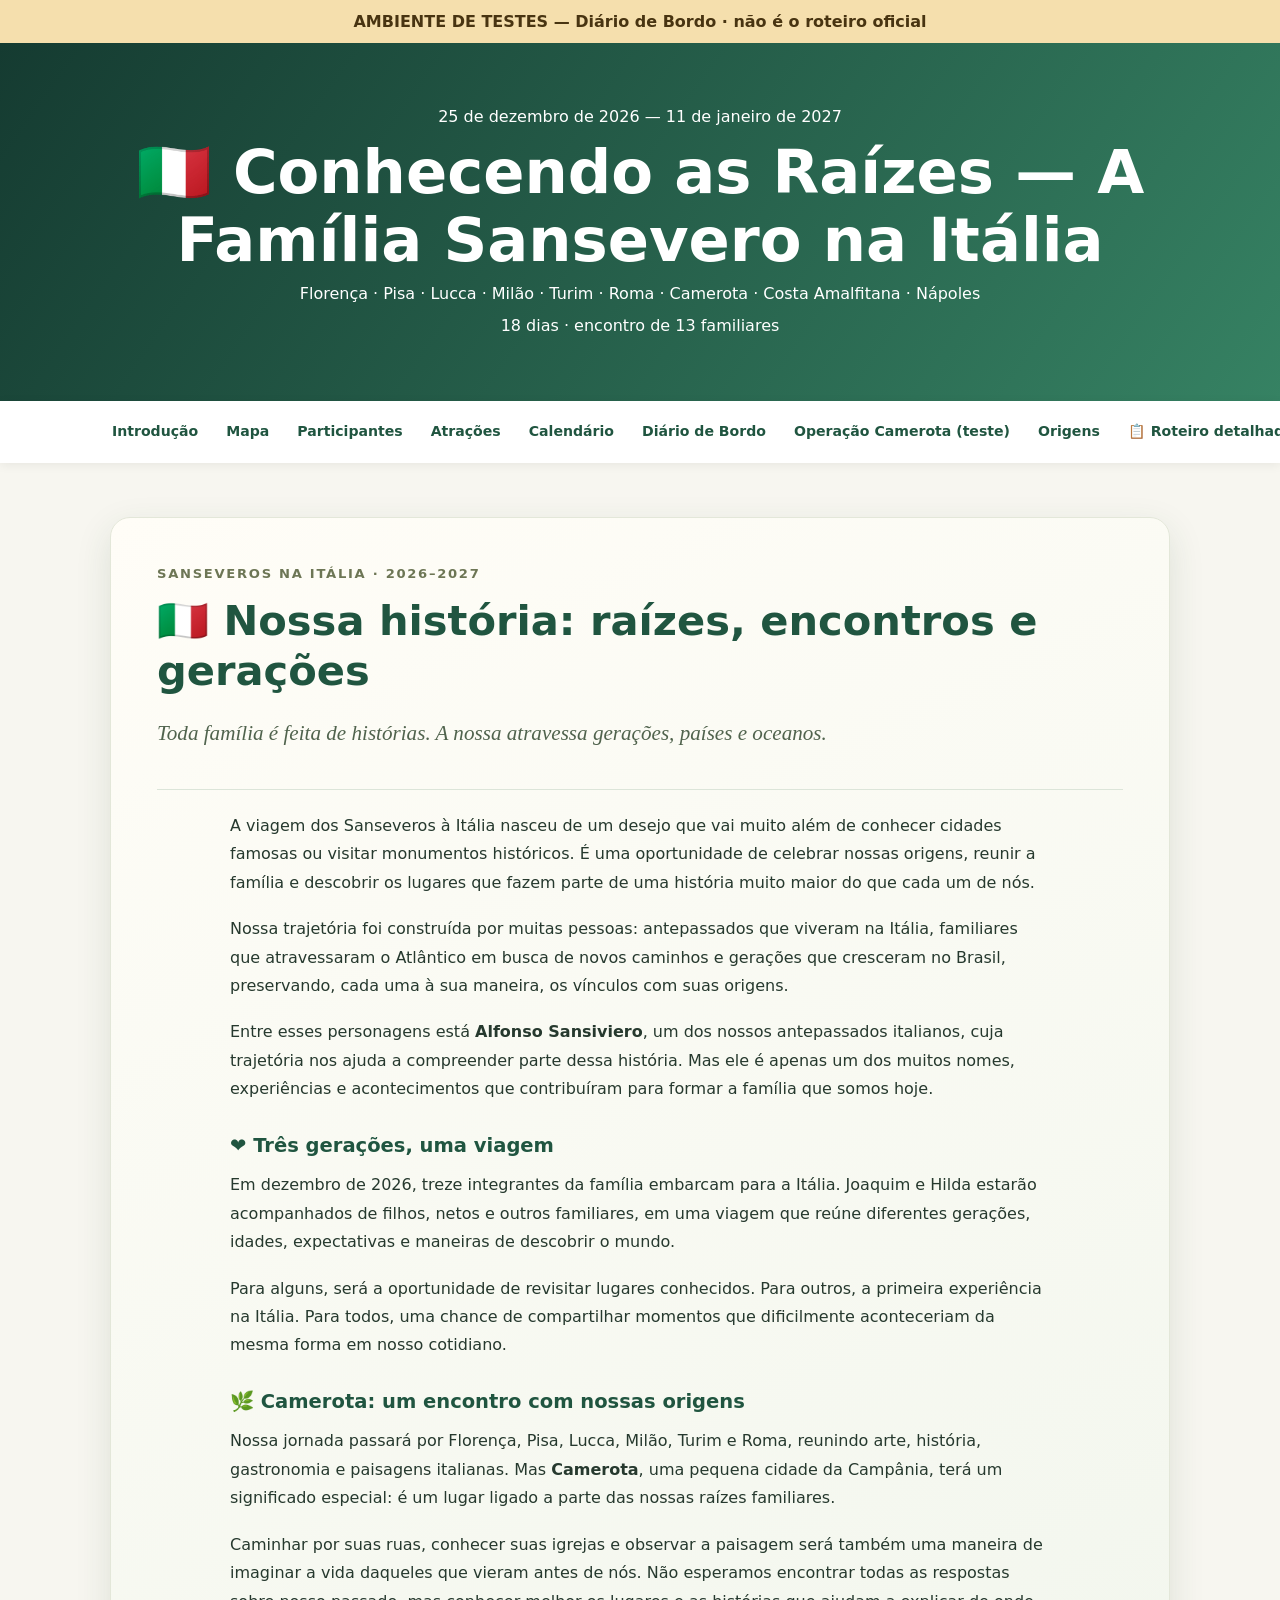
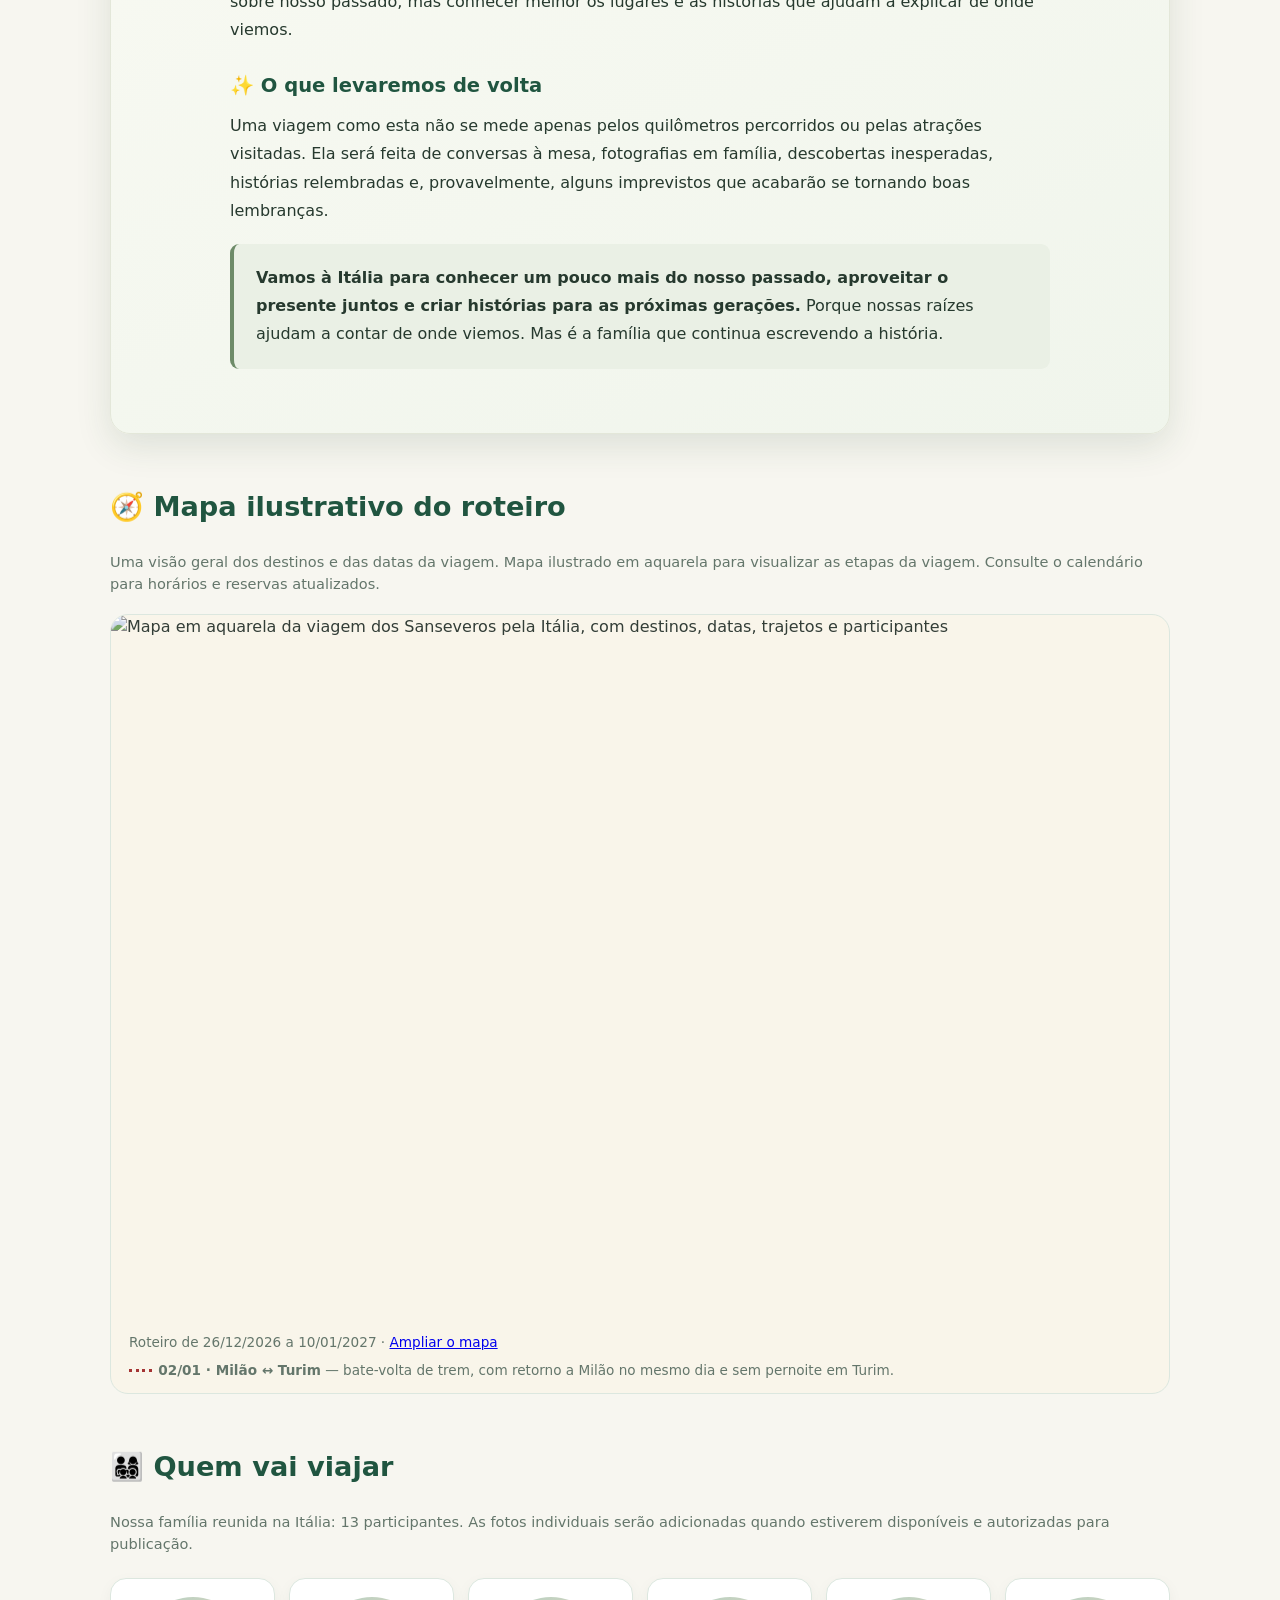
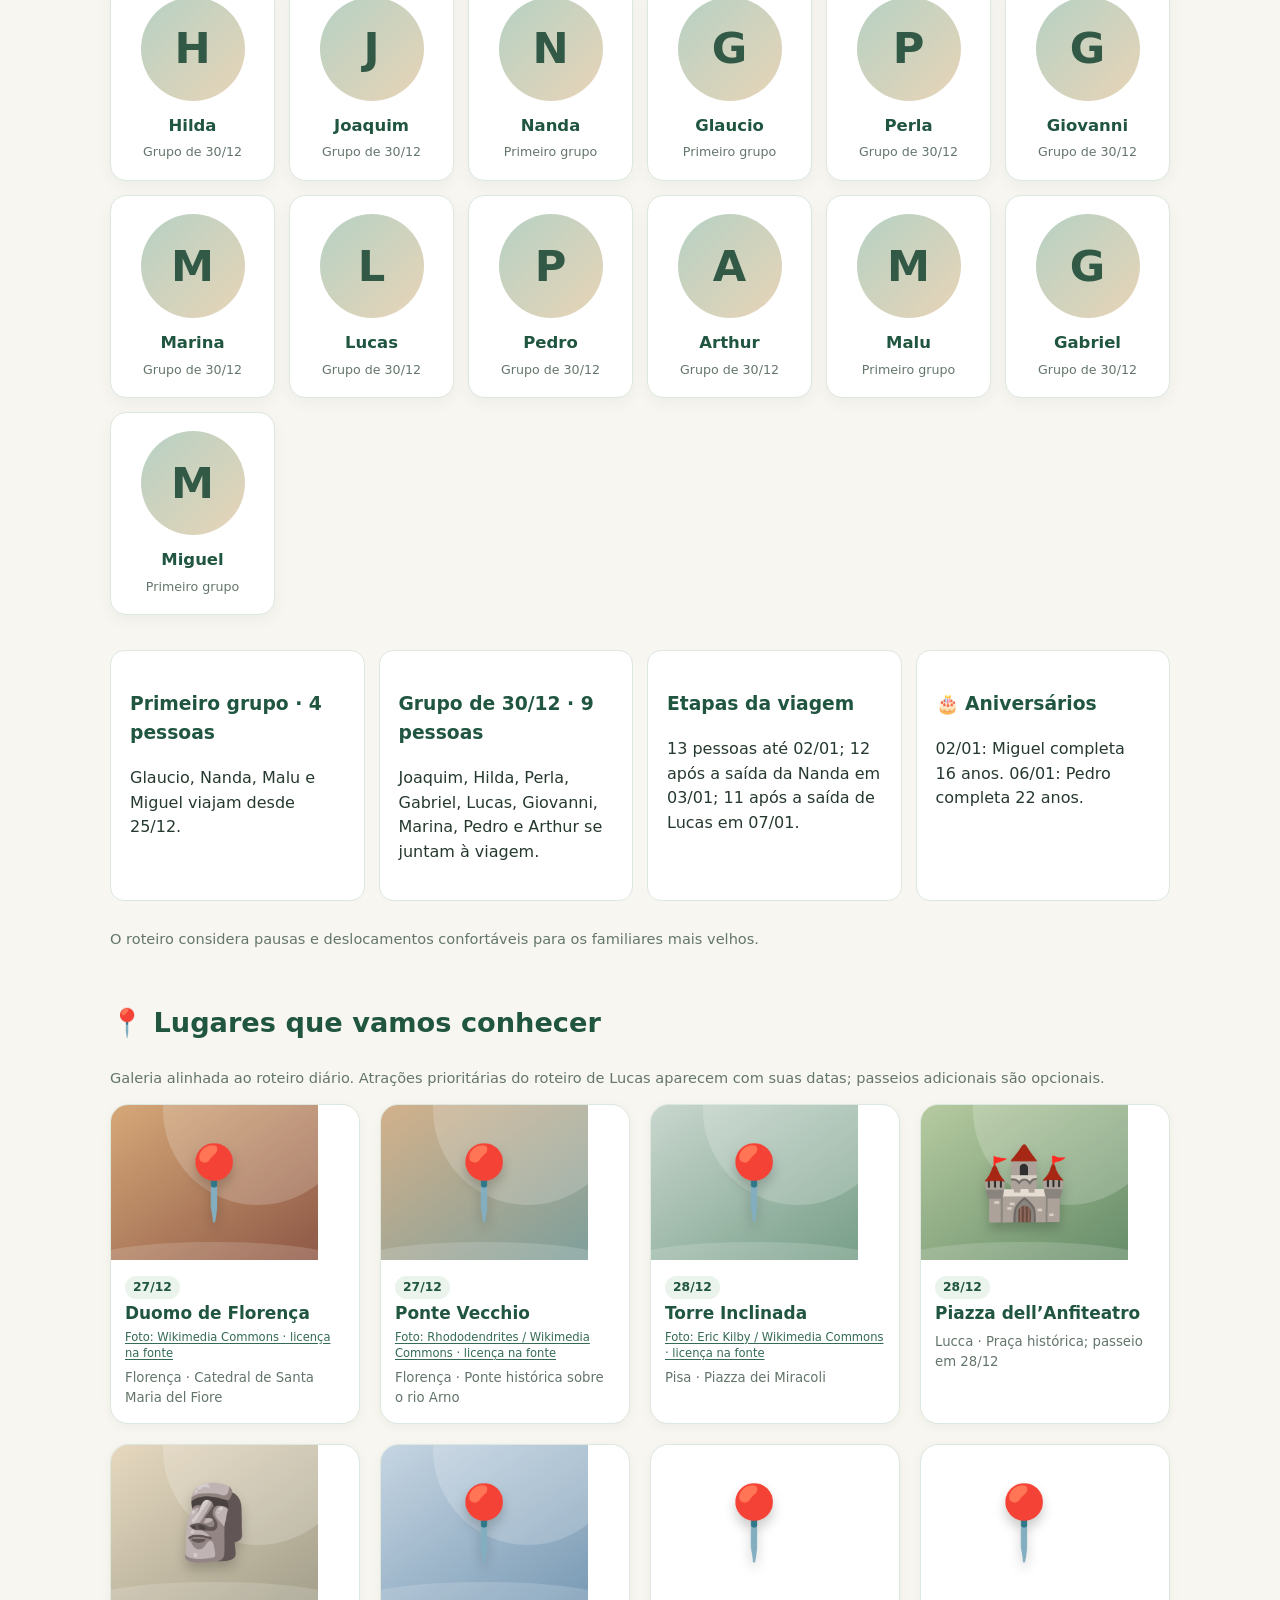
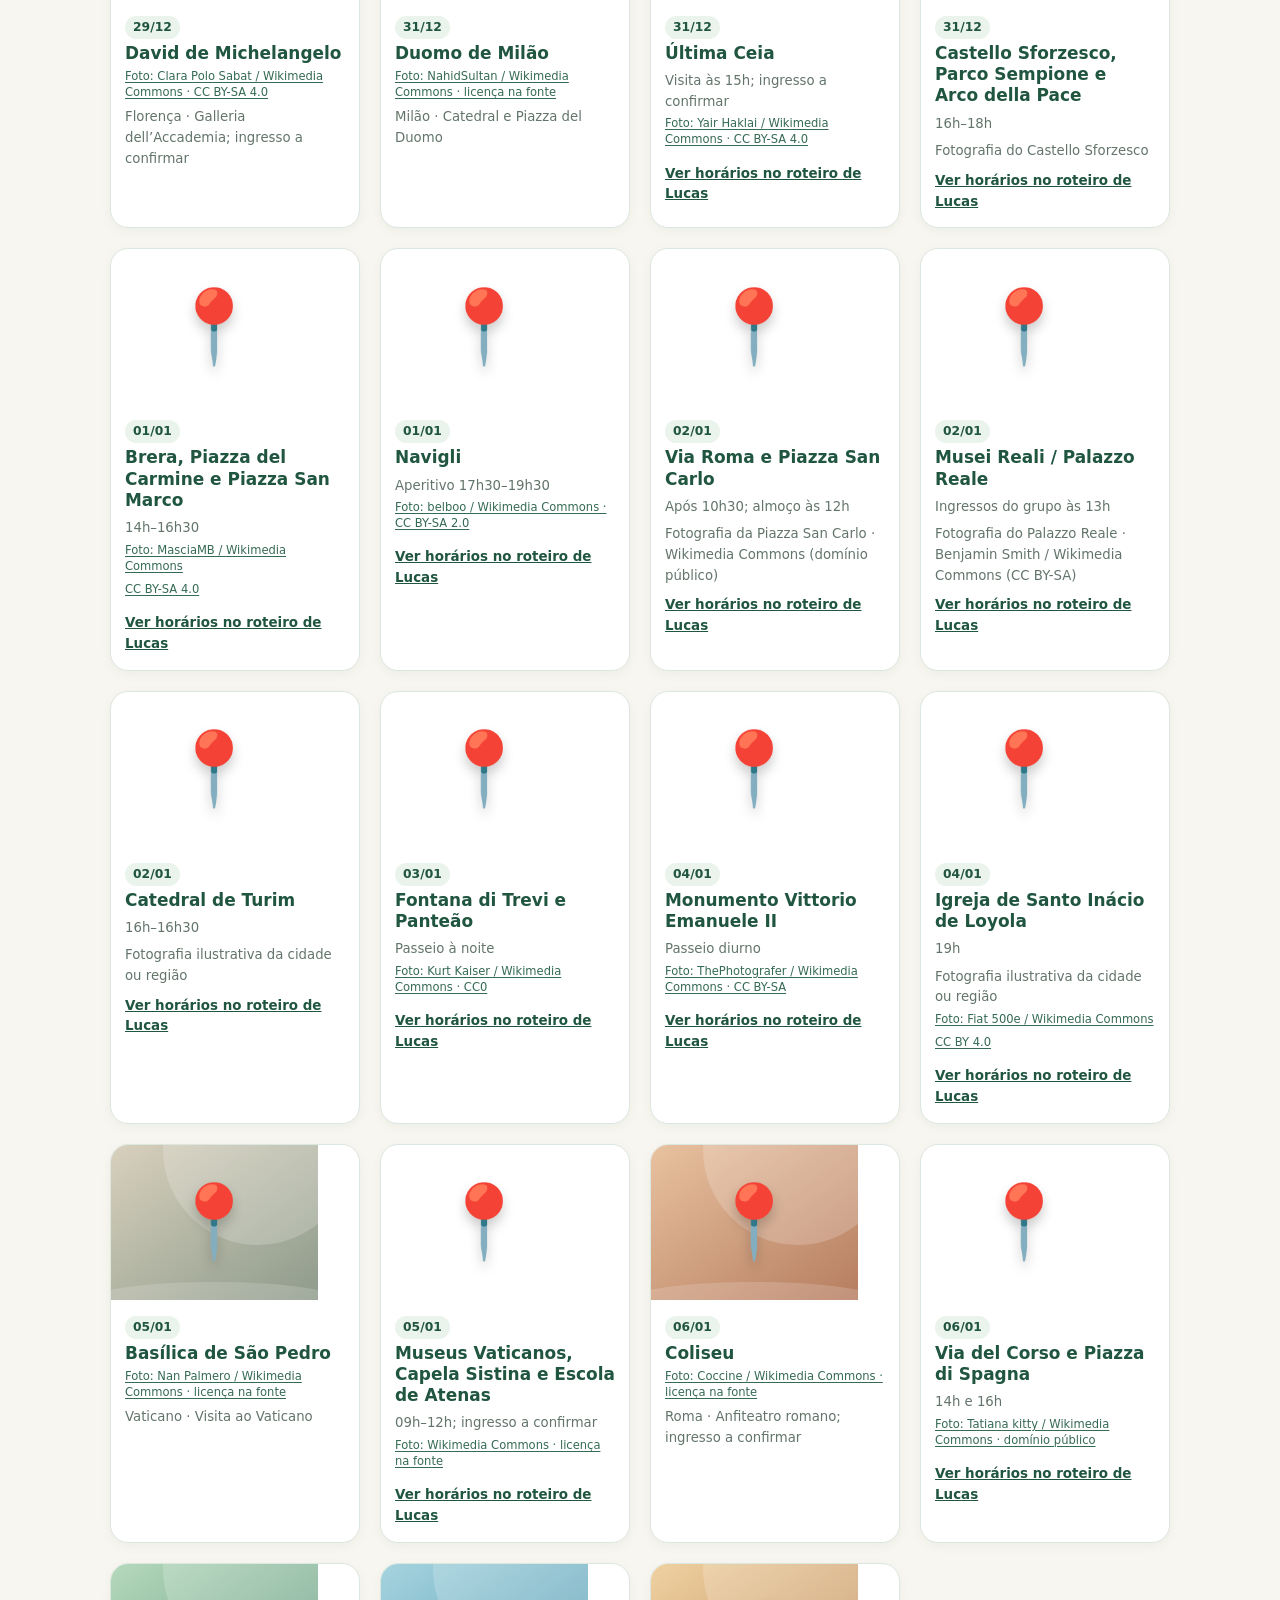
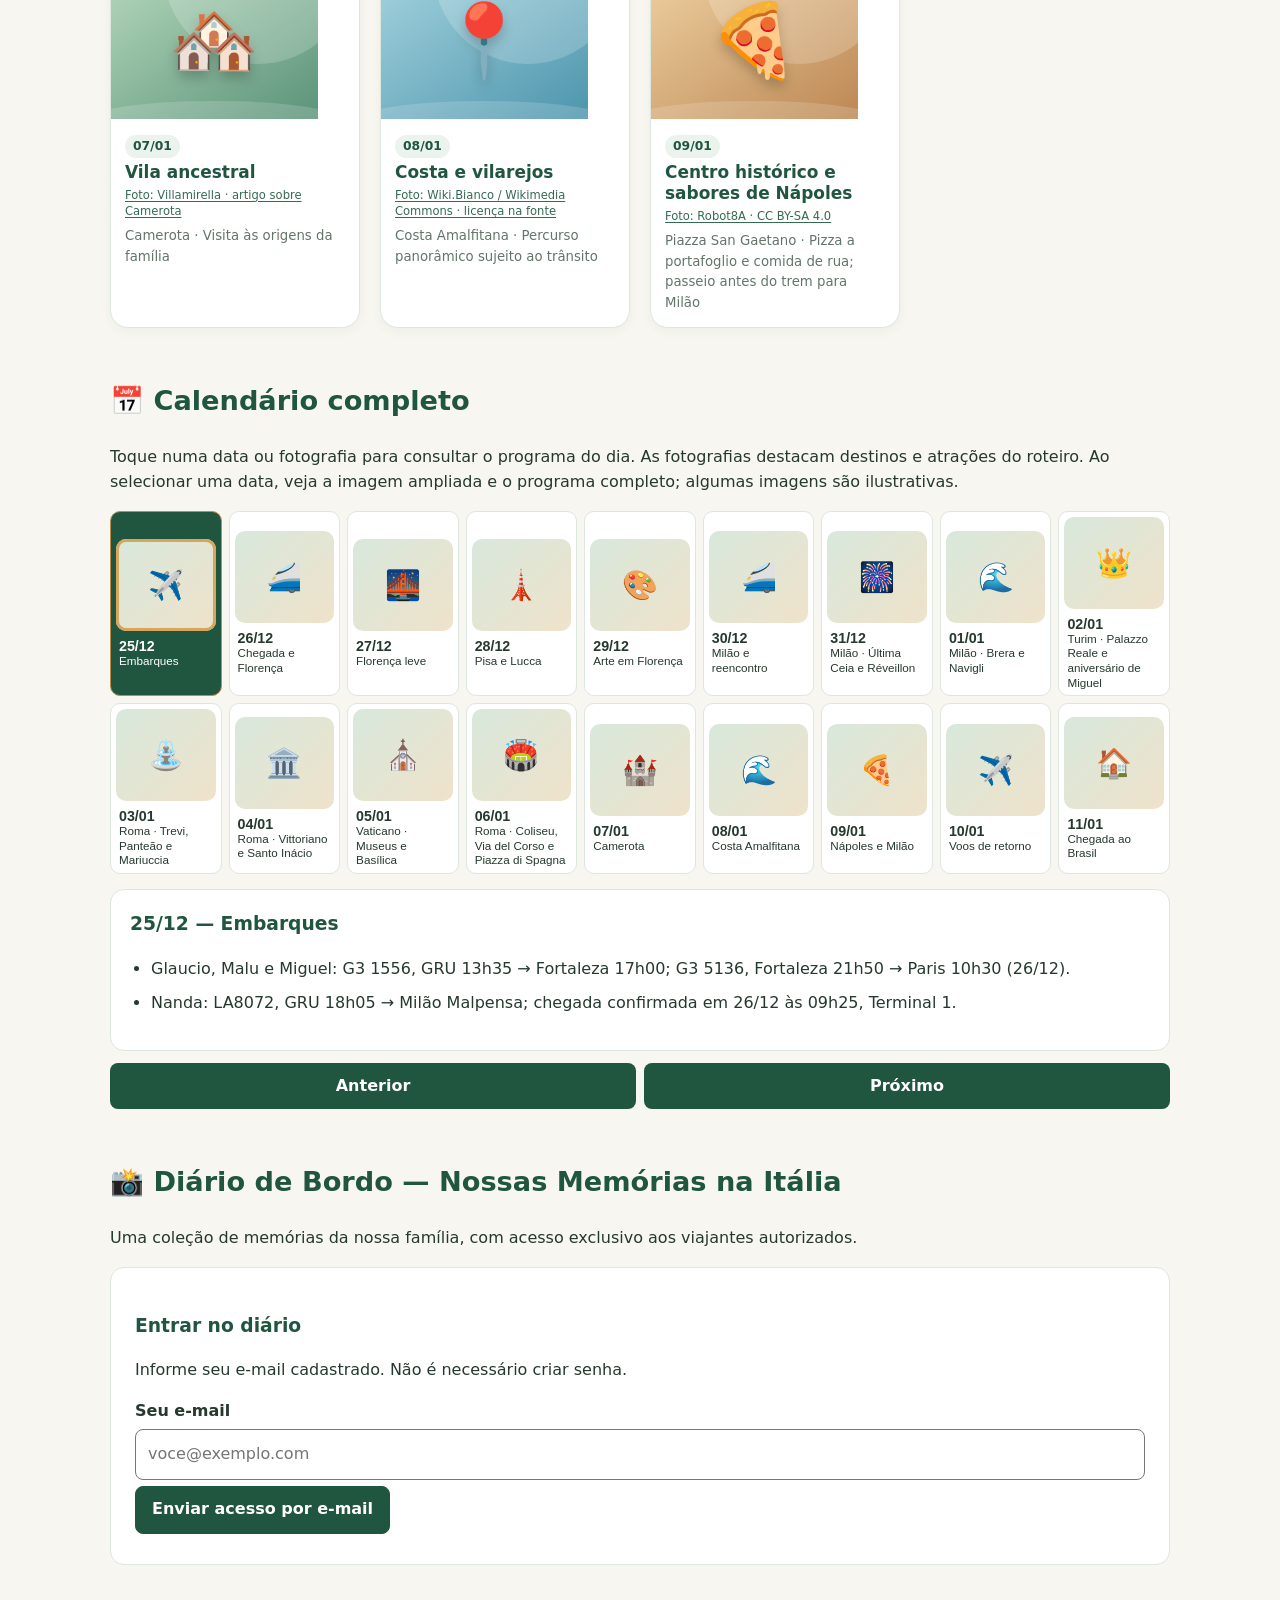
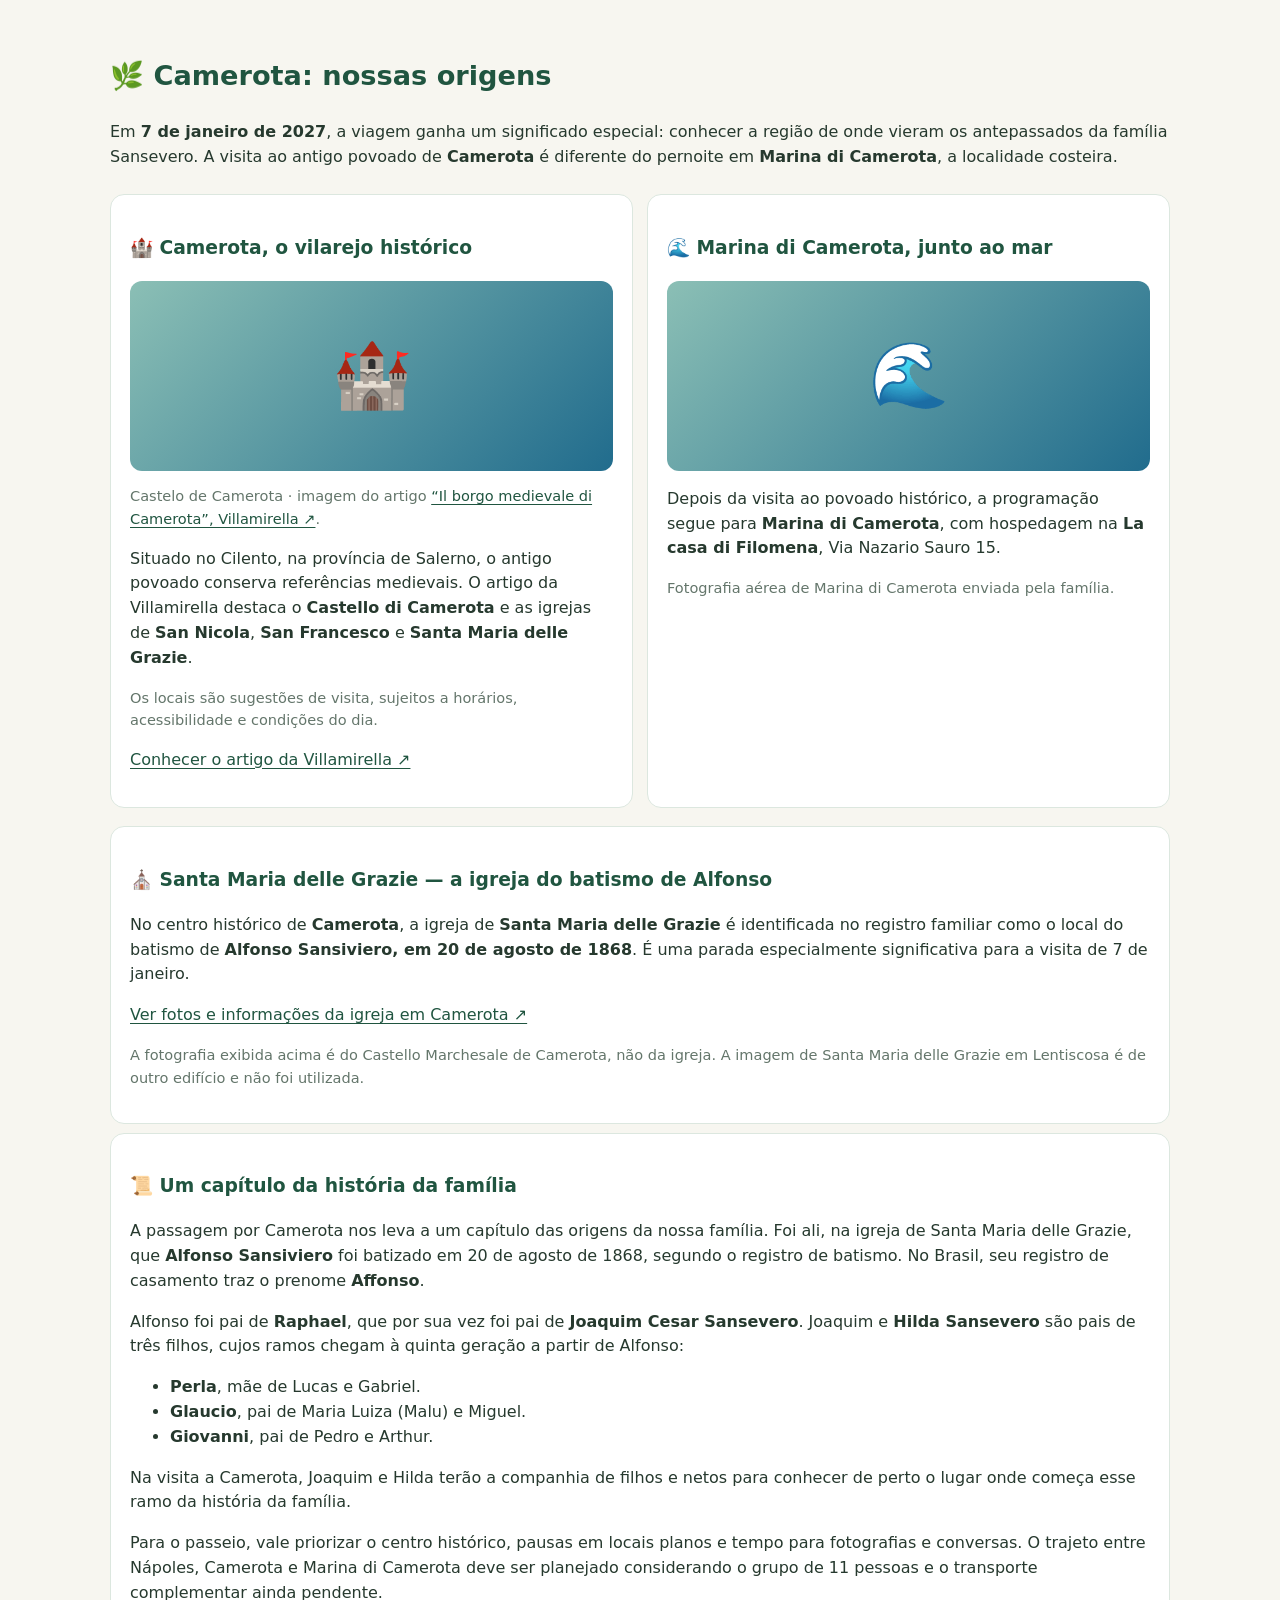
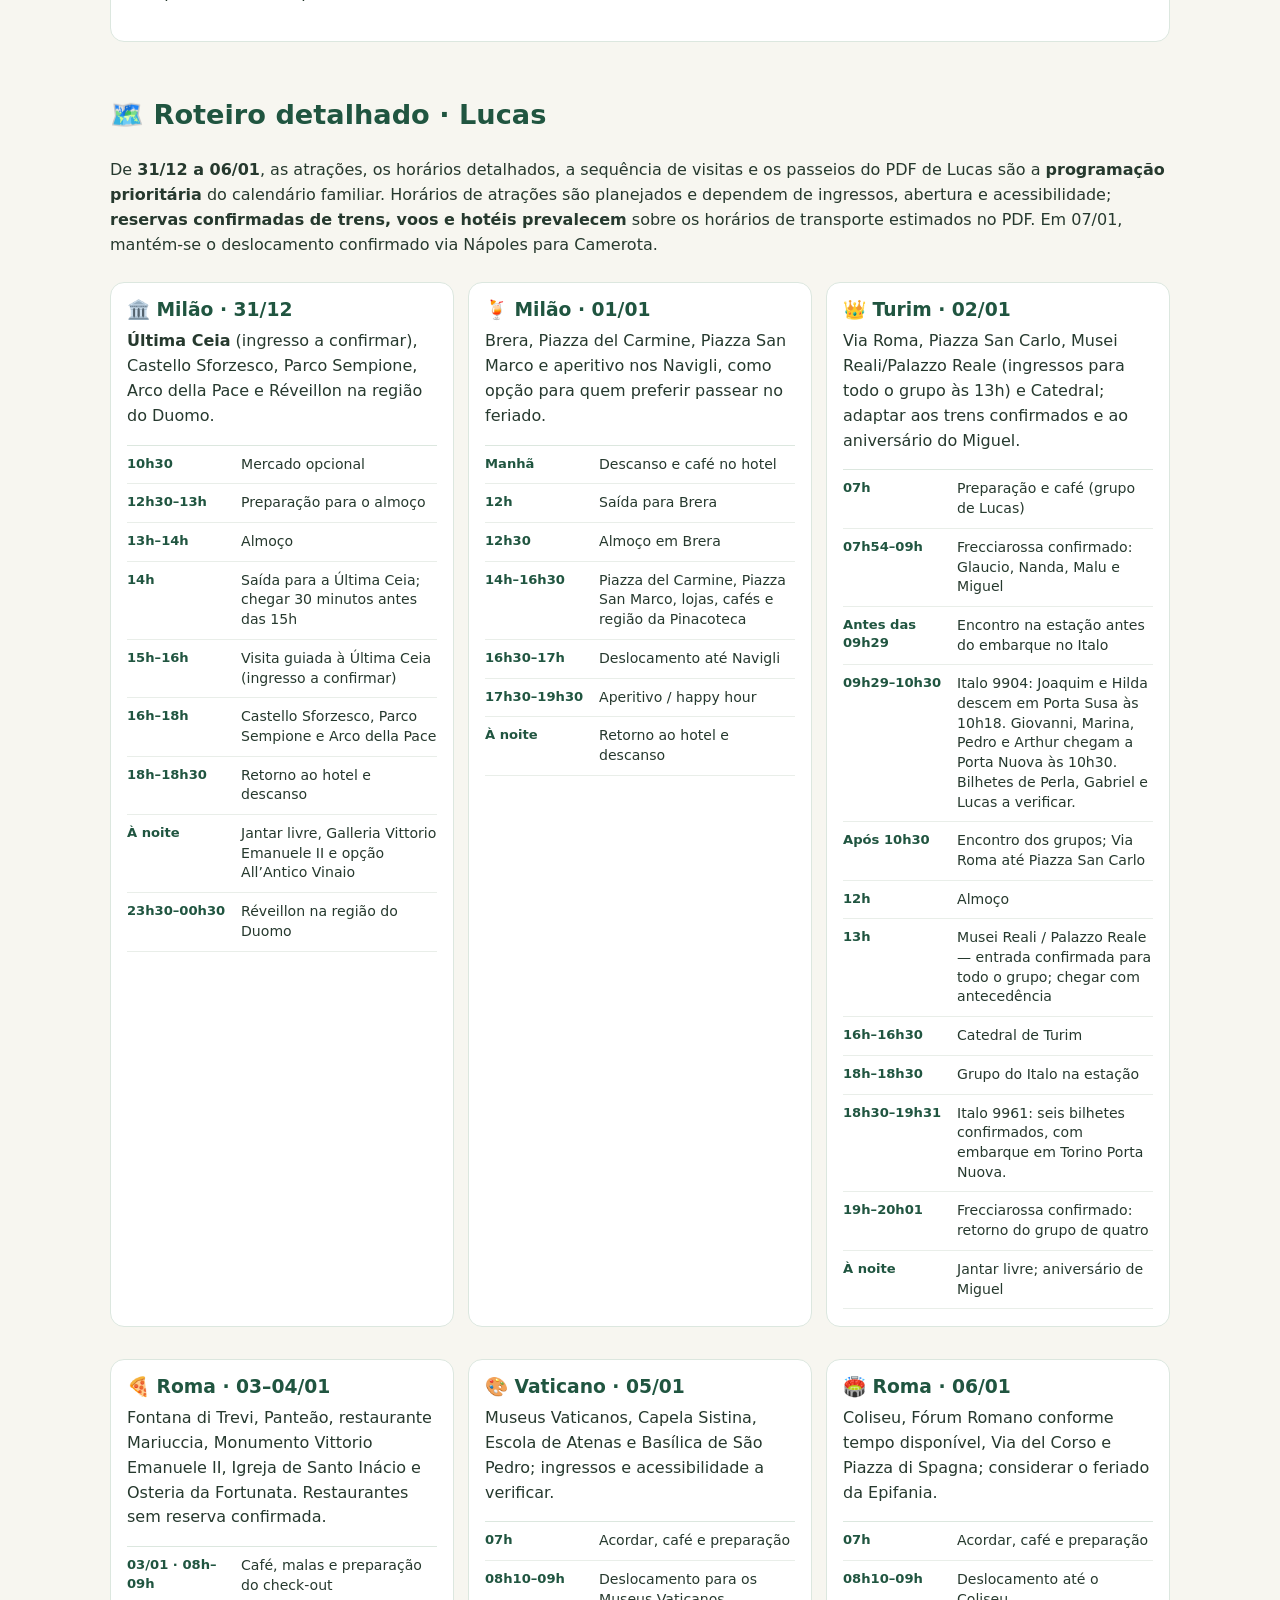
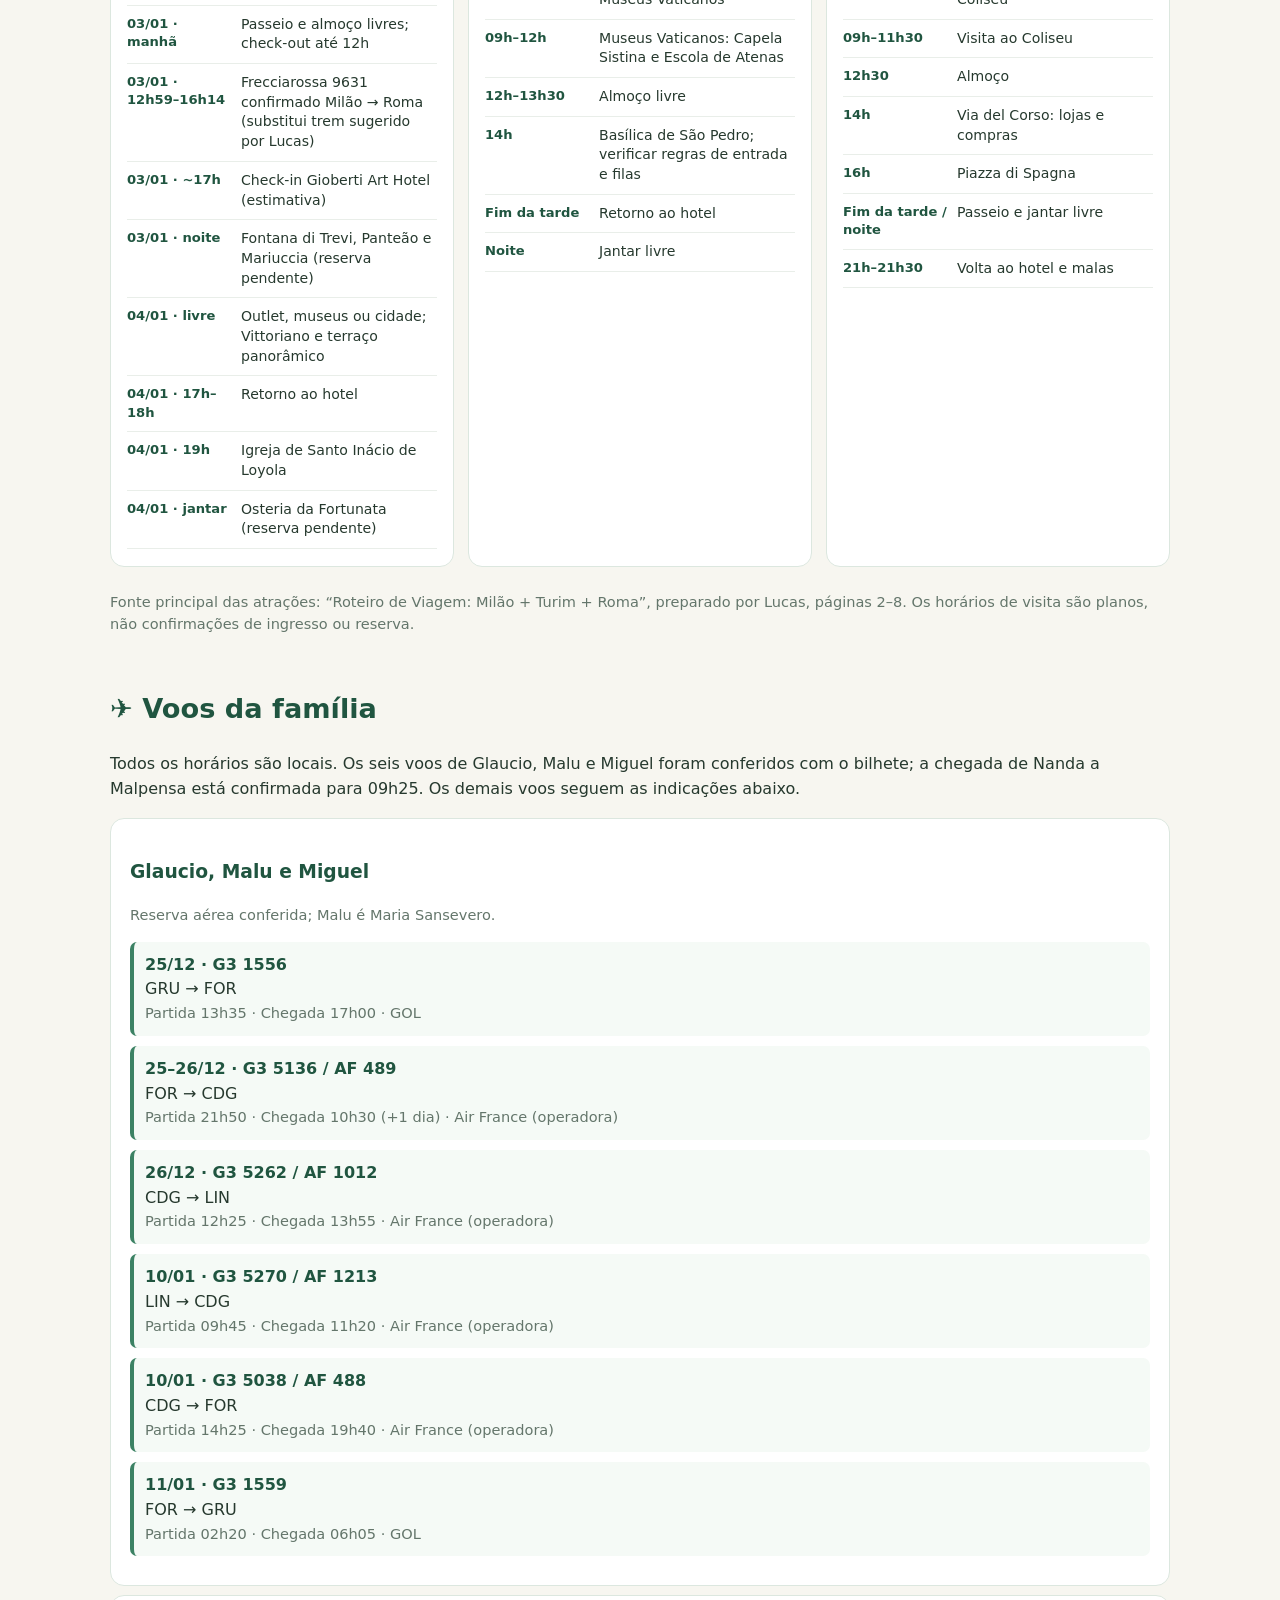
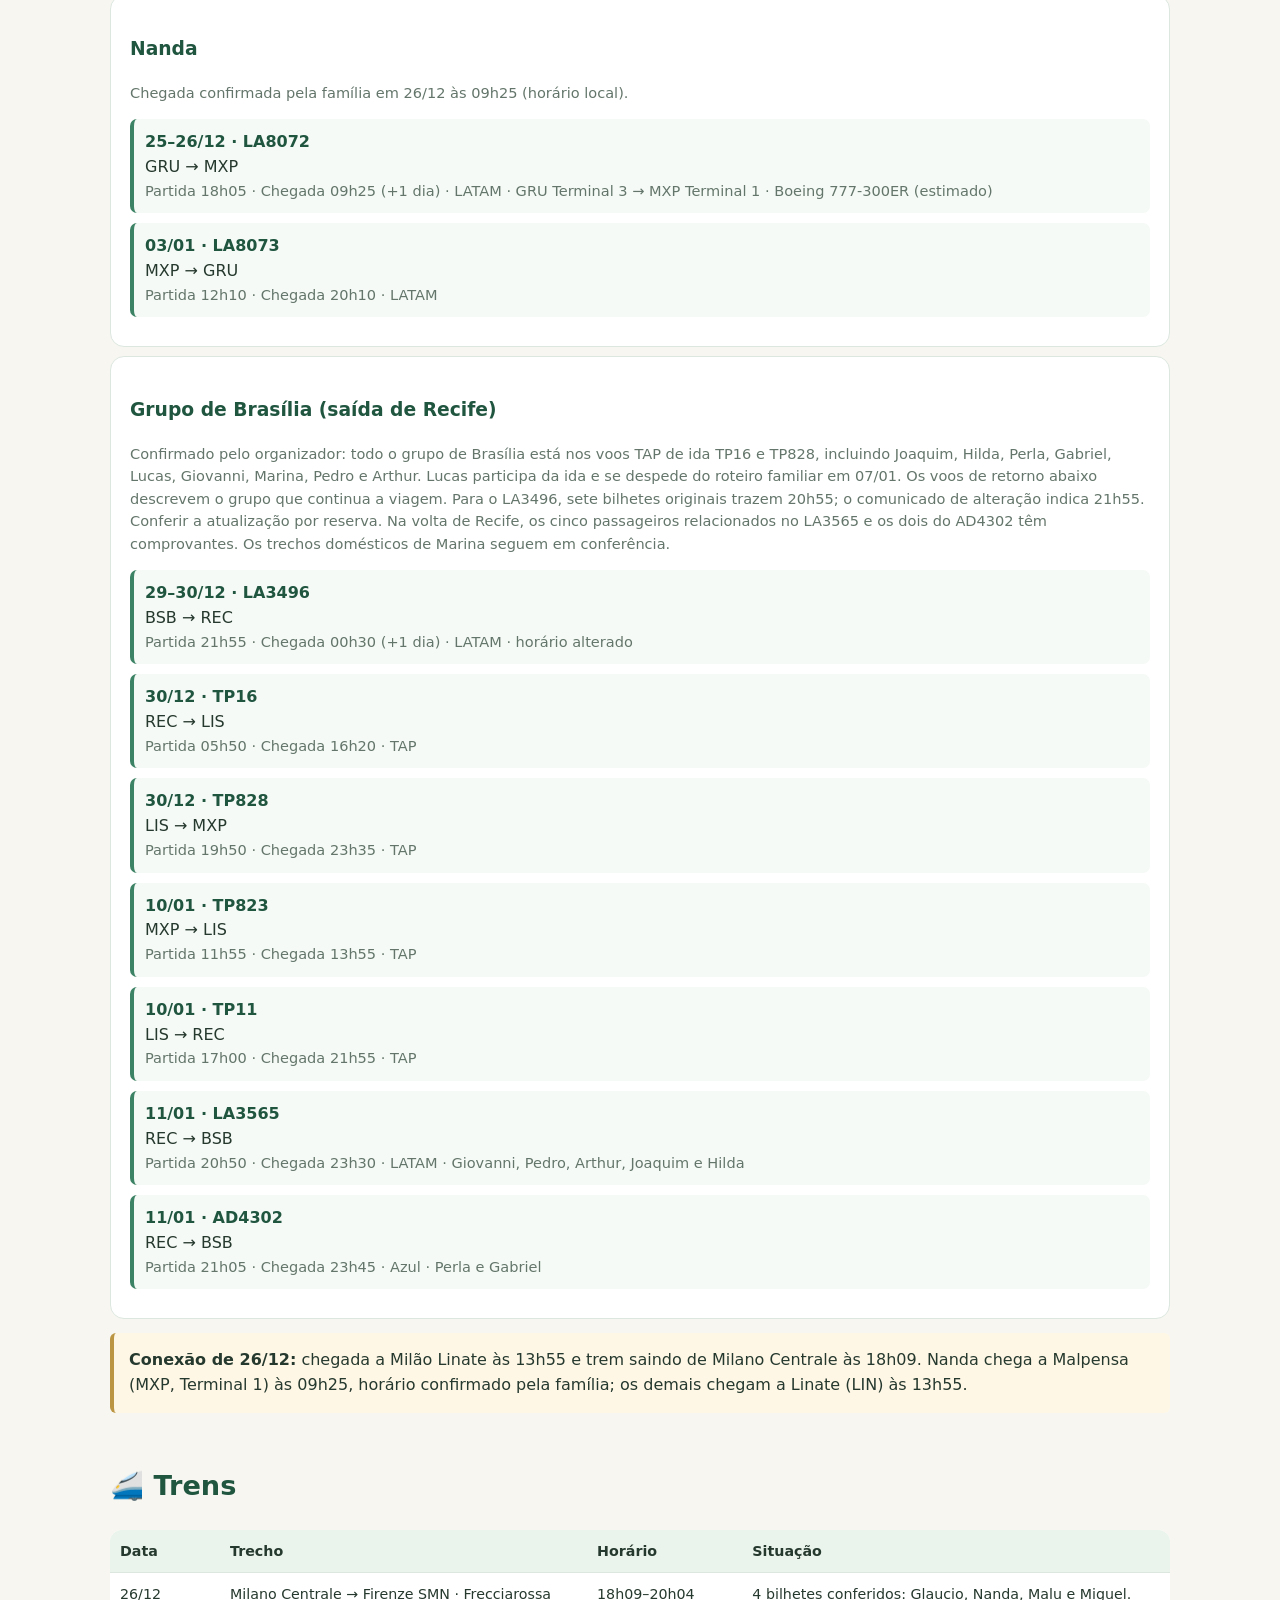
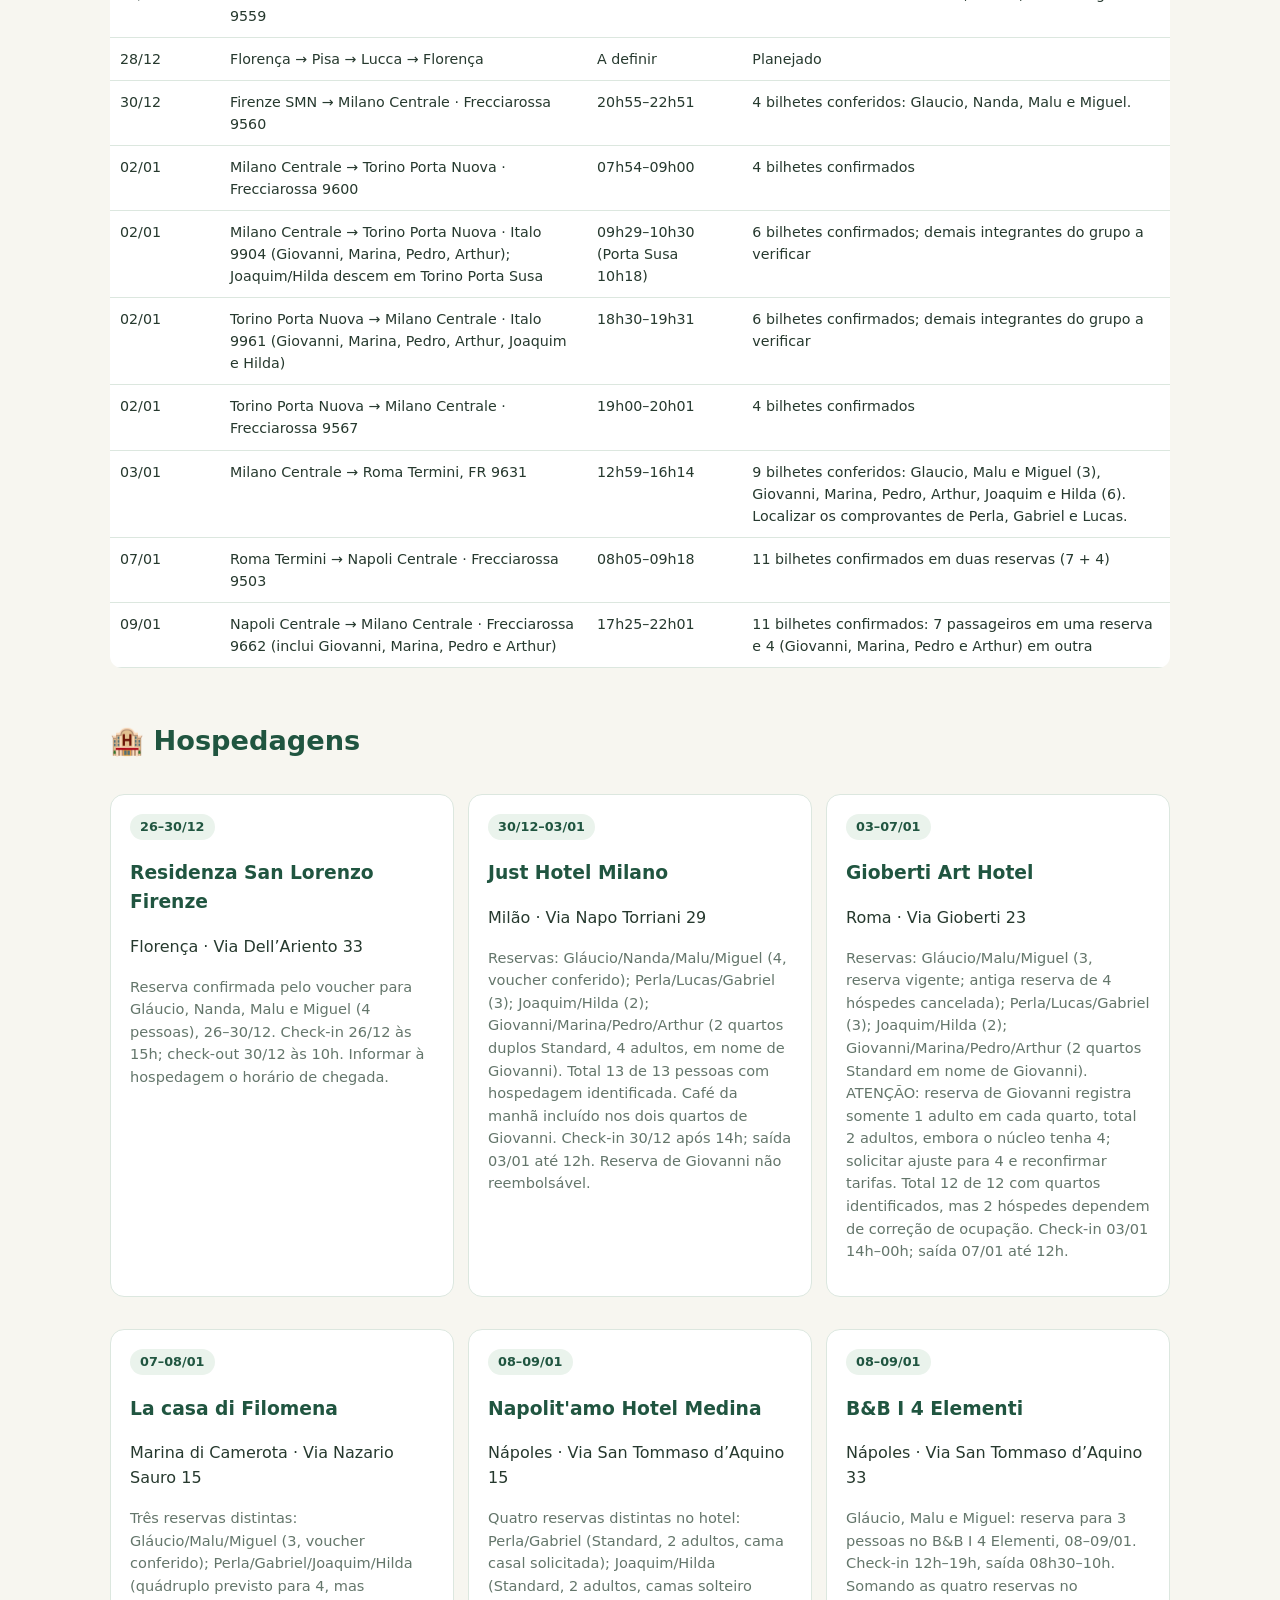
==== index.html @ bb328644 "Publish isolated diary test preview" ====
<!DOCTYPE html>
<html lang="pt-BR"><head><meta charset="UTF-8"><meta name="viewport" content="width=device-width,initial-scale=1">
<title>Conhecendo as Raízes — A Família Sansevero na Itália</title>
<style>
:root{--green:#205540;--bg:#f7f6f0;--muted:#64766b;--line:#dce7df}*{box-sizing:border-box}html{scroll-behavior:smooth}body{margin:0;background:var(--bg);font:16px/1.55 system-ui,-apple-system,sans-serif;color:#26392e}header{padding:62px 18px;text-align:center;color:white;background:linear-gradient(125deg,#153b31,#368263)}header h1{font-size:clamp(2.3rem,7vw,4.2rem);margin:8px 0}header p{margin:7px auto;max-width:760px}nav{position:sticky;top:0;background:white;z-index:3;box-shadow:0 2px 10px #0001;overflow-x:auto}nav div{display:flex;gap:19px;max-width:1100px;margin:auto;padding:13px;white-space:nowrap}nav a{color:var(--green);text-decoration:none;font-weight:700;font-size:.92rem}main{max-width:1100px;margin:auto;padding:18px 16px 60px}section{margin:34px 0 52px;scroll-margin-top:72px}h2,h3{color:var(--green)}h2{font-size:1.7rem}.grid{display:grid;grid-template-columns:repeat(auto-fit,minmax(255px,1fr));gap:14px}.card,.detail{background:white;border:1px solid var(--line);border-radius:14px;padding:19px}.card{margin:9px 0}.muted{color:var(--muted);font-size:.91rem}.tag{display:inline-block;background:#eaf3ec;color:var(--green);padding:3px 10px;border-radius:18px;font-size:.8rem;font-weight:700}.days{display:grid;grid-template-columns:repeat(auto-fit,minmax(105px,1fr));gap:8px}.day{border:1px solid var(--line);background:white;padding:12px;border-radius:10px;cursor:pointer;text-align:left;color:inherit}.day strong,.day small{display:block}.day small{font-size:.78rem}.day.active,.action{background:var(--green);color:white}.detail{margin-top:15px;min-height:180px}.controls{display:flex;gap:10px;margin-top:12px}.action{border:0;border-radius:8px;padding:10px 16px;cursor:pointer;font:inherit}.flight{border-left:4px solid #3c8264;background:#f5faf6;border-radius:7px;padding:11px;margin:10px 0}.flight strong{color:var(--green)}.notice{border-left:4px solid #bc9543;background:#fff7e6;padding:15px;border-radius:6px;margin:14px 0}.scroll{overflow-x:auto;background:white;border-radius:12px}table{border-collapse:collapse;width:100%}th,td{text-align:left;padding:12px;border-bottom:1px solid var(--line);vertical-align:top}th{background:#eaf3ec}.check{display:block;padding:12px;background:white;border:1px solid var(--line);border-radius:8px;margin:8px 0}.check input{margin-right:10px}footer{text-align:center;background:var(--green);color:white;padding:26px}@media(max-width:550px){.days{grid-template-columns:repeat(3,1fr)}header{padding:45px 15px}}
\n#visuais .destinos{display:grid;grid-template-columns:repeat(auto-fit,minmax(210px,1fr));gap:14px}
#visuais .destino{border-radius:16px;overflow:hidden;background:#fff;border:1px solid #dce7df}
#visuais .arte{min-height:125px;display:flex;align-items:center;justify-content:center;font-size:4rem;background:linear-gradient(135deg,var(--a),var(--b));position:relative}
#visuais .arte::after{content:"";position:absolute;inset:0;background:linear-gradient(transparent,#00000012)}
#visuais .destino .corpo{padding:14px}
#visuais .destino h3{margin:0 0 3px}
#visuais .rota-visual{display:flex;align-items:center;gap:8px;overflow-x:auto;padding:15px 0}
#visuais .parada{flex:1;min-width:100px;background:#fff;border:1px solid #dce7df;border-radius:12px;text-align:center;padding:12px 6px}
#visuais .parada .simbolo{font-size:1.8rem}
#visuais .ligacao{font-size:1.3rem;color:#34775a}
#visuais .barras{display:grid;gap:12px;max-width:690px}
#visuais .barra-label{display:flex;justify-content:space-between;font-size:.92rem}
#visuais .trilho{height:17px;border-radius:10px;background:#e4eae4;overflow:hidden}
#visuais .preenchimento{height:100%;background:linear-gradient(90deg,#296347,#78b18c);border-radius:10px}

#atracoes .atracoes-grid{display:grid;grid-template-columns:repeat(auto-fit,minmax(210px,1fr));gap:14px}
#atracoes .atracao{background:#fff;border:1px solid #dce7df;border-radius:16px;overflow:hidden;box-shadow:0 3px 12px #163b2a0b}
#atracoes .atracao-art{height:155px;position:relative;display:grid;place-items:center;background:linear-gradient(145deg,var(--a),var(--b));overflow:hidden}
#atracoes .atracao-art:before{content:"";position:absolute;width:190px;height:190px;border-radius:50%;background:#ffffff30;right:-35px;top:-90px}
#atracoes .atracao-art:after{content:"";position:absolute;width:120%;height:35px;left:-10%;bottom:-17px;border-radius:50%;background:#ffffff28}
#atracoes .atracao-art .pictograma{position:relative;font-size:4.5rem;filter:drop-shadow(0 7px 6px #0003)}
#atracoes .atracao-body{padding:14px}
#atracoes .atracao-body h3{margin:4px 0;font-size:1.06rem}
#atracoes .atracao-body .meta{font-size:.83rem;color:#63756a}
#atracoes .atracao-body .data{display:inline-block;border-radius:16px;background:#eaf3ec;color:#205540;padding:2px 8px;font-size:.77rem;font-weight:700}
#atracoes .atracao-art img{position:absolute;inset:0;width:100%;height:100%;object-fit:cover;z-index:1}#atracoes .atracao-art:before,#atracoes .atracao-art:after{z-index:0}#atracoes .atracao-art .pictograma{z-index:0}#atracoes .foto-credito{display:block;font-size:.72rem;color:#356a54;margin:3px 0 7px;text-decoration:underline;text-underline-offset:2px}#visuais .destino .arte{height:165px;min-height:165px;position:relative;overflow:hidden}#visuais .destino .arte img{position:absolute;inset:0;width:100%;height:100%;object-fit:cover;z-index:2}#visuais .destino .arte .foto-fallback{font-size:3.5rem;position:relative;z-index:1}#visuais .destino .arte:after{pointer-events:none;z-index:3}#visuais .foto-credito{font-size:.73rem;color:#356a54;display:block;margin:4px 0 8px;text-decoration:underline;text-underline-offset:2px}#origens-camerota .camerota-photo{height:190px;display:grid;place-items:center;background:linear-gradient(135deg,#8bbfb5,#216c8d);position:relative;overflow:hidden;border-radius:12px}#origens-camerota .camerota-photo img{position:absolute;inset:0;width:100%;height:100%;object-fit:cover;z-index:1}#origens-camerota .camerota-photo span{font-size:4rem}#origens-camerota a{color:#205540;text-underline-offset:3px}#atracoes .atracao-art img{z-index:2;position:absolute;inset:0;width:100%;height:100%;object-fit:cover}#atracoes .atracao-art .pictograma{z-index:1}.day{overflow:hidden;padding:7px}.day-photo{height:66px;display:grid;place-items:center;position:relative;overflow:hidden;border-radius:7px;background:linear-gradient(135deg,#c5ddd0,#e6e1cb);margin-bottom:7px}.day-photo img{position:absolute;inset:0;width:100%;height:100%;object-fit:cover}.day-emoji{font-size:1.8rem}.day strong,.day small{padding:0 3px}.day.active .day-photo{outline:2px solid #fff;outline-offset:-2px}@media(max-width:550px){.day-photo{height:55px}.day{padding:5px}}#sugestoes-lucas .lucas-card{overflow:hidden;padding:0}#sugestoes-lucas .lucas-thumb{display:block;width:100%;height:118px;object-fit:cover}#sugestoes-lucas .lucas-card h3{margin:12px 16px 5px}#sugestoes-lucas .lucas-card p{margin:0 16px 16px}
/* Mobile-first: leitura, toque e navegação em viagem */
html{scroll-padding-top:112px}
body{font-size:16px;overflow-wrap:break-word}
main{width:100%;padding:12px 12px 100px}
section{margin:24px 0 38px;scroll-margin-top:115px}
header{padding:32px 16px 28px}
header h1{font-size:clamp(2rem,8vw,3.8rem);line-height:1.12}
nav{top:0;z-index:20}
nav div{padding:10px 12px;gap:8px;max-width:none}
nav a{flex:none;display:inline-flex;align-items:center;min-height:42px;padding:8px 13px;border-radius:22px;background:#edf5ef;font-size:.88rem}
nav a:focus-visible,.day:focus-visible,.action:focus-visible,.quick-nav a:focus-visible{outline:3px solid #d69a37;outline-offset:2px}
.grid,#visuais .destinos,#atracoes .atracoes-grid{grid-template-columns:minmax(0,1fr)}
.card,.detail{padding:15px}
.days{grid-template-columns:repeat(3,minmax(0,1fr));gap:7px}
.day{min-width:0;min-height:108px;padding:5px}
.day-photo{height:58px}
.day small{font-size:.73rem;line-height:1.25;overflow-wrap:anywhere}
.day strong{font-size:.89rem}
.detail{min-height:0;scroll-margin-top:95px}
.detail h3{margin-top:0}
.detail li{margin-bottom:9px;line-height:1.55}
.detail ul{padding-left:21px}
.controls{position:sticky;bottom:67px;z-index:5;gap:8px;padding:9px 0;background:linear-gradient(transparent,var(--bg) 20%)}
.controls .action{flex:1;min-height:46px;font-weight:700}
.action{min-height:44px}
.scroll{max-width:100%;-webkit-overflow-scrolling:touch}
th,td{padding:10px;min-width:110px;font-size:.89rem}
#assentos-turim .scroll th,#assentos-turim .scroll td{min-width:100px}
#sugestoes-lucas .lucas-thumb{height:140px}
.quick-nav{position:fixed;bottom:0;left:0;right:0;z-index:25;display:grid;grid-template-columns:repeat(4,minmax(0,1fr));padding:7px 8px calc(7px + env(safe-area-inset-bottom));background:#fff;box-shadow:0 -3px 16px #0002;border-top:1px solid var(--line)}
.quick-nav a{text-decoration:none;color:var(--green);font-weight:700;font-size:.73rem;display:flex;flex-direction:column;align-items:center;justify-content:center;gap:1px;min-height:45px;border-radius:9px}
.quick-nav a span{font-size:1.25rem;line-height:1.2}
.quick-nav a:active{background:#eaf3ec}
@media(min-width:650px){
 main{max-width:1100px;padding:20px 20px 65px}
 section{margin:34px 0 52px;scroll-margin-top:80px}
 header{padding:55px 18px}
 nav div{max-width:1100px;margin:auto;gap:8px}
 .grid{grid-template-columns:repeat(auto-fit,minmax(255px,1fr))}
 #visuais .destinos,#atracoes .atracoes-grid{grid-template-columns:repeat(auto-fit,minmax(210px,1fr))}
 .days{grid-template-columns:repeat(auto-fit,minmax(105px,1fr))}
 .day-photo{height:70px}
 .card,.detail{padding:19px}
 .quick-nav{display:none}
 .controls{position:static;background:none;padding:0}
 body{font-size:16px}
}
@media(min-width:1000px){nav a{background:transparent;padding:7px 10px}nav a:hover{background:#eaf3ec}}
@media(prefers-reduced-motion:reduce){html{scroll-behavior:auto}}
#sugestoes-lucas .lucas-timeline{list-style:none;margin:0 16px 17px;padding:0;border-top:1px solid var(--line)}#sugestoes-lucas .lucas-timeline li{display:grid;grid-template-columns:105px minmax(0,1fr);gap:9px;padding:9px 0;border-bottom:1px solid #e9eee9;font-size:.88rem;line-height:1.4}#sugestoes-lucas .lucas-timeline time{color:var(--green);font-weight:800;font-size:.82rem}#sugestoes-lucas .lucas-timeline span{min-width:0}@media(max-width:390px){#sugestoes-lucas .lucas-timeline li{grid-template-columns:90px minmax(0,1fr);gap:7px}}.atracao-icone{display:flex;align-items:center;justify-content:center;font-size:3rem;background:linear-gradient(135deg,#d9e8e2,#f1e8d7);min-height:130px}.atracao-roteiro{display:inline-block;margin-top:9px;font-size:.84rem;font-weight:700;color:var(--green)}
/* Galeria de destinos: proporções consistentes e foco nas fotografias */
.atracoes-grid{gap:20px!important}.atracao{overflow:hidden;border-radius:18px!important;box-shadow:0 8px 24px #17392b12;transition:transform .2s ease,box-shadow .2s ease}.atracao:hover{transform:translateY(-3px);box-shadow:0 14px 30px #17392b24}.atracao-art{aspect-ratio:4/3;overflow:hidden;position:relative}.atracao-art img{width:100%;height:100%;object-fit:cover;display:block;transition:transform .35s ease}.atracao:hover .atracao-art img{transform:scale(1.045)}.atracao-art .pictograma{pointer-events:none}.atracao-body{padding:16px 18px 20px}.atracao-body h3{line-height:1.25}.foto-credito{font-size:.75rem;line-height:1.4;display:inline-block;margin-top:6px}@media(max-width:650px){.atracoes-grid{gap:14px!important}.atracao-art{aspect-ratio:16/10}}

.pend-toolbar{display:flex;flex-wrap:wrap;gap:12px;align-items:end;margin:18px 0}.pend-toolbar label{display:grid;gap:5px;font-size:.9rem;font-weight:650}.pend-toolbar select{min-width:155px;max-width:100%;border:1px solid var(--line);border-radius:9px;background:white;padding:10px;font:inherit;color:inherit}.pend-lista{display:grid;gap:10px;margin:14px 0 20px}.pend-item{border:1px solid var(--line);border-radius:12px;padding:15px;background:#fff}.pend-head{display:flex;align-items:center;justify-content:space-between;gap:12px;flex-wrap:wrap}.pend-tags{display:flex;flex-wrap:wrap;gap:7px}.pend-tag{display:inline-block;border-radius:100px;padding:3px 10px;background:#edf3ed;font-size:.78rem;font-weight:700}.pend-status-pendente{background:#fff0da;color:#80521a}.pend-status-andamento{background:#e6f0fc;color:#245a8a}.pend-status-resolvido{background:#e2f4e7;color:#22623c}.pend-item p{margin:11px 0}.pend-local{display:inline-flex;gap:8px;align-items:center;font-size:.86rem;color:var(--muted)}.pend-local input{accent-color:var(--green)}.pend-nota{margin-top:14px}@media(max-width:600px){.pend-toolbar{align-items:stretch}.pend-toolbar label{flex:1 1 145px}.pend-toolbar .action{width:100%}}

/* Mapa interativo do itinerário */
.mapa-rota{border:1px solid var(--line);background:white;border-radius:16px;overflow:hidden}.mapa-rota #mapaItalia{height:clamp(330px,55vw,520px);width:100%;background:#e8eee9}.mapa-legenda{display:flex;flex-wrap:wrap;gap:12px 20px;padding:12px 16px 0;font-size:.88rem}.mapa-links{padding:9px 16px 16px;font-size:.85rem}.mapa-rota .leaflet-popup-content{font:14px/1.45 system-ui,sans-serif}.mapa-rota .leaflet-popup-content strong{color:#205540}.mapa-fallback{padding:20px}.mapa-fallback a{display:inline-block;margin-top:8px}

/* Cartões fotográficos: leitura mais clara, corte suave e fallback discreto */
.atracoes-grid .atracao-art{background:linear-gradient(140deg,#d6e3d9,#a6bcb0)}.atracoes-grid .atracao-art img{object-position:center 46%}.atracoes-grid .atracao-art:has(img:not([style*="display: none"])) .pictograma{display:none}.atracoes-grid .atracao-body .foto-credito{color:#456a5a;text-decoration:underline;text-underline-offset:2px}.atracoes-grid .atracao-body .meta{margin-top:7px}

/* Abertura do site: participantes */
.pessoas-grid{display:grid;grid-template-columns:repeat(auto-fit,minmax(140px,1fr));gap:14px;margin:22px 0 26px}.pessoa-card{text-align:center;background:#fff;border:1px solid var(--line);border-radius:16px;padding:18px 10px;box-shadow:0 5px 16px #17392b0b}.pessoa-avatar{width:104px;height:104px;border-radius:50%;margin:0 auto 12px;display:grid;place-items:center;overflow:hidden;position:relative;background:linear-gradient(135deg,#b6d1c4,#e8d4b7);color:#315946;font-weight:800;font-size:2.7rem}.pessoa-avatar img{position:absolute;inset:0;width:100%;height:100%;object-fit:cover;display:block}.pessoa-avatar.tem-foto span{display:none}.pessoa-card h3{margin:0 0 4px;font-size:1.03rem}.pessoa-card p{margin:0;font-size:.79rem;color:var(--muted)}.familia-info{display:grid;grid-template-columns:repeat(auto-fit,minmax(220px,1fr));gap:14px;margin-bottom:18px}@media(max-width:550px){.pessoas-grid{grid-template-columns:repeat(3,minmax(0,1fr));gap:8px}.pessoa-card{padding:12px 5px}.pessoa-avatar{width:70px;height:70px;font-size:1.9rem}.pessoa-card h3{font-size:.9rem}.pessoa-card p{font-size:.68rem}}
.mapa-estatico{margin:18px 0 0;background:#f9f5ea;border:1px solid var(--line);border-radius:18px;overflow:hidden}.mapa-estatico img{width:100%;height:auto;display:block}#rota .mapa-estatico img{filter:saturate(.58) contrast(.94) brightness(1.04)}.mapa-estatico figcaption{padding:12px 18px;font-size:.85rem;color:var(--muted)}
.mapa-legenda-turim{margin:.5em 0 0}.mapa-legenda-turim::before{content:"";display:inline-block;width:1.7em;margin-right:.45em;vertical-align:middle;border-top:3px dotted #a53434}
.day-photo{height:92px;border-radius:10px;background:linear-gradient(135deg,#d8e8dc,#efe2ca)}.day-photo img{transition:transform .25s ease}.day:hover .day-photo img{transform:scale(1.055)}.day.active{border-color:#bc8e4e}.day.active .day-photo{outline:3px solid #d6a55e;outline-offset:-3px}.cal-feature{margin:0 0 17px;position:relative;border-radius:13px;overflow:hidden;background:#e7e4d8}.cal-feature img{display:block;width:100%;height:clamp(200px,32vw,335px);object-fit:cover}.cal-feature figcaption{position:absolute;bottom:0;left:0;right:0;padding:12px 17px;background:linear-gradient(transparent,#172d28c9);color:white;font-size:.94rem;font-weight:650}@media(max-width:550px){.day-photo{height:76px}.cal-feature img{height:220px}}.david-art img{object-fit:contain!important;background:#e8e2d8}.cal-feature img[src*="Michelangelo%27s%20David"]{object-fit:contain;background:#e8e2d8}.day-photo img[src*="Michelangelo%27s%20David"]{object-fit:contain;background:#e8e2d8}
.intro-historia{background:linear-gradient(155deg,#fffdf7,#f0f5ec);border:1px solid #e3e7d9;border-radius:20px;padding:clamp(22px,4vw,46px);box-shadow:0 12px 35px #254c3220}.intro-cabecalho{border-bottom:1px solid #dce5d9;padding-bottom:18px;margin-bottom:22px}.intro-kicker{display:block;color:#6d7655;font-size:.82rem;letter-spacing:.13em;text-transform:uppercase;font-weight:800}.intro-historia h2{font-size:clamp(1.7rem,3.4vw,2.6rem);line-height:1.2;margin:12px 0}.intro-lead{font-size:clamp(1.1rem,2vw,1.32rem);font-family:Georgia,serif;font-style:italic;color:#50634d}.intro-corpo{max-width:820px;margin:auto}.intro-corpo p{line-height:1.78;margin:0 0 18px}.intro-corpo h3{margin:27px 0 10px;font-size:1.22rem}.intro-fecho{padding:20px 22px;background:#eaf0e5;border-left:4px solid #6d8b68;border-radius:9px}@media(max-width:550px){.intro-historia{border-radius:14px;padding:22px 18px}.intro-corpo p{line-height:1.67}}
</style><link rel="stylesheet" href="./diario-bordo.css">
<meta name="robots" content="noindex,nofollow">
</head><body><div style="background:#f5dfad;color:#483411;padding:12px;text-align:center;font:700 16px system-ui;position:relative;z-index:5">AMBIENTE DE TESTES — Diário de Bordo · não é o roteiro oficial</div>
<header><p>25 de dezembro de 2026 — 11 de janeiro de 2027</p><h1>🇮🇹 Conhecendo as Raízes — A Família Sansevero na Itália</h1><p>Florença · Pisa · Lucca · Milão · Turim · Roma · Camerota · Costa Amalfitana · Nápoles</p><p>18 dias · encontro de 13 familiares</p></header>
<nav><div><a href="#introducao">Introdução</a><a href="#rota">Mapa</a><a href="#familia">Participantes</a><a href="#atracoes">Atrações</a><a href="#calendario">Calendário</a><a href="#diario-bordo">Diário de Bordo</a><a href="./operacao-camerota.html">Operação Camerota (teste)</a><a href="#origens-camerota">Origens</a><a href="#sugestoes-lucas">📋 Roteiro detalhado</a><a href="#voos">Voos</a><a href="#trens">Trens</a><a href="#hoteis">Hotéis</a><a href="#carro">Carro</a><a href="#pendencias">Pendências</a></div></nav>
<main>
<section id="introducao" class="intro-historia" aria-labelledby="titulo-introducao"><div class="intro-cabecalho"><span class="intro-kicker">Sanseveros na Itália · 2026–2027</span><h2 id="titulo-introducao">🇮🇹 Nossa história: raízes, encontros e gerações</h2><p class="intro-lead">Toda família é feita de histórias. A nossa atravessa gerações, países e oceanos.</p></div><div class="intro-corpo"><p>A viagem dos Sanseveros à Itália nasceu de um desejo que vai muito além de conhecer cidades famosas ou visitar monumentos históricos. É uma oportunidade de celebrar nossas origens, reunir a família e descobrir os lugares que fazem parte de uma história muito maior do que cada um de nós.</p><p>Nossa trajetória foi construída por muitas pessoas: antepassados que viveram na Itália, familiares que atravessaram o Atlântico em busca de novos caminhos e gerações que cresceram no Brasil, preservando, cada uma à sua maneira, os vínculos com suas origens.</p><p>Entre esses personagens está <strong>Alfonso Sansiviero</strong>, um dos nossos antepassados italianos, cuja trajetória nos ajuda a compreender parte dessa história. Mas ele é apenas um dos muitos nomes, experiências e acontecimentos que contribuíram para formar a família que somos hoje.</p><h3>❤️ Três gerações, uma viagem</h3><p>Em dezembro de 2026, treze integrantes da família embarcam para a Itália. Joaquim e Hilda estarão acompanhados de filhos, netos e outros familiares, em uma viagem que reúne diferentes gerações, idades, expectativas e maneiras de descobrir o mundo.</p><p>Para alguns, será a oportunidade de revisitar lugares conhecidos. Para outros, a primeira experiência na Itália. Para todos, uma chance de compartilhar momentos que dificilmente aconteceriam da mesma forma em nosso cotidiano.</p><h3>🌿 Camerota: um encontro com nossas origens</h3><p>Nossa jornada passará por Florença, Pisa, Lucca, Milão, Turim e Roma, reunindo arte, história, gastronomia e paisagens italianas. Mas <strong>Camerota</strong>, uma pequena cidade da Campânia, terá um significado especial: é um lugar ligado a parte das nossas raízes familiares.</p><p>Caminhar por suas ruas, conhecer suas igrejas e observar a paisagem será também uma maneira de imaginar a vida daqueles que vieram antes de nós. Não esperamos encontrar todas as respostas sobre nosso passado, mas conhecer melhor os lugares e as histórias que ajudam a explicar de onde viemos.</p><h3>✨ O que levaremos de volta</h3><p>Uma viagem como esta não se mede apenas pelos quilômetros percorridos ou pelas atrações visitadas. Ela será feita de conversas à mesa, fotografias em família, descobertas inesperadas, histórias relembradas e, provavelmente, alguns imprevistos que acabarão se tornando boas lembranças.</p><p class="intro-fecho"><strong>Vamos à Itália para conhecer um pouco mais do nosso passado, aproveitar o presente juntos e criar histórias para as próximas gerações.</strong> Porque nossas raízes ajudam a contar de onde viemos. Mas é a família que continua escrevendo a história.</p></div></section>
<section id="rota"><h2>🧭 Mapa ilustrativo do roteiro</h2><p class="muted">Uma visão geral dos destinos e das datas da viagem. Mapa ilustrado em aquarela para visualizar as etapas da viagem. Consulte o calendário para horários e reservas atualizados.</p><figure class="mapa-estatico"><img src="https://gsanse.github.io/Italia2027/mapa-sanseveros-italia-2026-2027-turim-vazado.png" alt="Mapa em aquarela da viagem dos Sanseveros pela Itália, com destinos, datas, trajetos e participantes" loading="eager" decoding="async" width="1536" height="1024"><figcaption>Roteiro de 26/12/2026 a 10/01/2027 · <a href="https://gsanse.github.io/Italia2027/mapa-sanseveros-italia-2026-2027-turim-vazado.png" target="_blank" rel="noopener noreferrer">Ampliar o mapa</a><p class="mapa-legenda-turim"><strong>02/01 · Milão ↔ Turim</strong> — bate-volta de trem, com retorno a Milão no mesmo dia e sem pernoite em Turim.</p></figcaption></figure></section>
<section id="familia"><h2>👨‍👩‍👧‍👦 Quem vai viajar</h2><p class="muted">Nossa família reunida na Itália: 13 participantes. As fotos individuais serão adicionadas quando estiverem disponíveis e autorizadas para publicação.</p><div class="pessoas-grid"><article class="pessoa-card"><div class="pessoa-avatar"><span aria-hidden="true">H</span><img src="https://gsanse.github.io/Italia2027/fotos/hilda.jpg" alt="Foto de Hilda" loading="lazy" decoding="async" onload="this.parentElement.classList.add('tem-foto')" onerror="this.remove()"></div><h3>Hilda</h3><p>Grupo de 30/12</p></article><article class="pessoa-card"><div class="pessoa-avatar"><span aria-hidden="true">J</span><img src="https://gsanse.github.io/Italia2027/fotos/joaquim.jpg?v=2" alt="Foto de Joaquim" loading="lazy" decoding="async" onload="this.parentElement.classList.add('tem-foto')" onerror="this.remove()"></div><h3>Joaquim</h3><p>Grupo de 30/12</p></article><article class="pessoa-card"><div class="pessoa-avatar"><span aria-hidden="true">N</span><img src="https://gsanse.github.io/Italia2027/fotos/nanda.jpg" alt="Foto de Nanda" loading="lazy" decoding="async" onload="this.parentElement.classList.add('tem-foto')" onerror="this.remove()"></div><h3>Nanda</h3><p>Primeiro grupo</p></article><article class="pessoa-card"><div class="pessoa-avatar"><span aria-hidden="true">G</span><img src="https://gsanse.github.io/Italia2027/fotos/glaucio.jpg" alt="Foto de Gláucio" loading="lazy" decoding="async" onload="this.parentElement.classList.add('tem-foto')" onerror="this.remove()"></div><h3>Glaucio</h3><p>Primeiro grupo</p></article><article class="pessoa-card"><div class="pessoa-avatar"><span aria-hidden="true">P</span><img src="https://gsanse.github.io/Italia2027/fotos/perla.jpg" alt="Foto de Perla" loading="lazy" decoding="async" onload="this.parentElement.classList.add('tem-foto')" onerror="this.remove()"></div><h3>Perla</h3><p>Grupo de 30/12</p></article><article class="pessoa-card"><div class="pessoa-avatar"><span aria-hidden="true">G</span><img src="https://gsanse.github.io/Italia2027/fotos/giovanni.jpg" alt="Foto de Giovanni" loading="lazy" decoding="async" onload="this.parentElement.classList.add('tem-foto')" onerror="this.remove()"></div><h3>Giovanni</h3><p>Grupo de 30/12</p></article><article class="pessoa-card"><div class="pessoa-avatar"><span aria-hidden="true">M</span><img src="https://gsanse.github.io/Italia2027/fotos/marina.jpg" alt="Foto de Marina" loading="lazy" decoding="async" onload="this.parentElement.classList.add('tem-foto')" onerror="this.remove()"></div><h3>Marina</h3><p>Grupo de 30/12</p></article><article class="pessoa-card"><div class="pessoa-avatar" aria-label="Espaço reservado para foto de Lucas"><span aria-hidden="true">L</span><img src="https://gsanse.github.io/Italia2027/fotos/lucas.jpg" alt="Foto de Lucas" loading="lazy" decoding="async" onload="this.parentElement.classList.add('tem-foto')" onerror="this.remove()"></div><h3>Lucas</h3><p>Grupo de 30/12</p></article><article class="pessoa-card"><div class="pessoa-avatar"><span aria-hidden="true">P</span><img src="https://gsanse.github.io/Italia2027/fotos/pedro.jpg" alt="Foto de Pedro" loading="lazy" decoding="async" onload="this.parentElement.classList.add('tem-foto')" onerror="this.remove()"></div><h3>Pedro</h3><p>Grupo de 30/12</p></article><article class="pessoa-card"><div class="pessoa-avatar"><span aria-hidden="true">A</span><img src="https://gsanse.github.io/Italia2027/fotos/arthur.jpg" alt="Foto de Arthur" loading="lazy" decoding="async" onload="this.parentElement.classList.add('tem-foto')" onerror="this.remove()"></div><h3>Arthur</h3><p>Grupo de 30/12</p></article><article class="pessoa-card"><div class="pessoa-avatar"><span aria-hidden="true">M</span><img src="https://gsanse.github.io/Italia2027/fotos/malu.jpg" alt="Foto de Malu" loading="lazy" decoding="async" onload="this.parentElement.classList.add('tem-foto')" onerror="this.remove()"></div><h3>Malu</h3><p>Primeiro grupo</p></article><article class="pessoa-card"><div class="pessoa-avatar"><span aria-hidden="true">G</span><img src="https://gsanse.github.io/Italia2027/fotos/gabriel.jpg" alt="Foto de Gabriel" loading="lazy" decoding="async" onload="this.parentElement.classList.add('tem-foto')" onerror="this.remove()"></div><h3>Gabriel</h3><p>Grupo de 30/12</p></article><article class="pessoa-card"><div class="pessoa-avatar"><span aria-hidden="true">M</span><img src="https://gsanse.github.io/Italia2027/fotos/miguel.jpg" alt="Foto de Miguel" loading="lazy" decoding="async" onload="this.parentElement.classList.add('tem-foto')" onerror="this.remove()"></div><h3>Miguel</h3><p>Primeiro grupo</p></article></div><div class="familia-info"><article class="card"><h3>Primeiro grupo · 4 pessoas</h3><p>Glaucio, Nanda, Malu e Miguel viajam desde 25/12.</p></article><article class="card"><h3>Grupo de 30/12 · 9 pessoas</h3><p>Joaquim, Hilda, Perla, Gabriel, Lucas, Giovanni, Marina, Pedro e Arthur se juntam à viagem.</p></article><article class="card"><h3>Etapas da viagem</h3><p>13 pessoas até 02/01; 12 após a saída da Nanda em 03/01; 11 após a saída de Lucas em 07/01.</p></article><article class="card"><h3>🎂 Aniversários</h3><p>02/01: Miguel completa 16 anos. 06/01: Pedro completa 22 anos.</p></article></div><p class="muted">O roteiro considera pausas e deslocamentos confortáveis para os familiares mais velhos.</p></section>


<section id="atracoes"><h2>📍 Lugares que vamos conhecer</h2><p class="muted">Galeria alinhada ao roteiro diário. Atrações prioritárias do roteiro de Lucas aparecem com suas datas; passeios adicionais são opcionais.</p><div class="atracoes-grid"><article class="atracao"><div class="atracao-art" style="--a:#d5a878;--b:#8e5846"><img loading="lazy" decoding="async" alt="Fotografia real: Duomo de Florença" src="https://upload.wikimedia.org/wikipedia/commons/thumb/4/43/Florence_Cathedral_%28Duomo%29.jpg/960px-Florence_Cathedral_%28Duomo%29.jpg" onerror="this.style.display='none'" /><span class="pictograma" aria-hidden="true">📍</span></div><div class="atracao-body"><span class="data">27/12</span><h3>Duomo de Florença</h3><a class="foto-credito" href="https://commons.wikimedia.org/wiki/File:Florence%20Cathedral%20(Duomo).jpg" target="_blank" rel="noopener noreferrer">Foto: Wikimedia Commons · licença na fonte</a><div class="meta">Florença · Catedral de Santa Maria del Fiore</div></div></article>
<article class="atracao"><div class="atracao-art" style="--a:#d3b18b;--b:#7e9f9b"><img loading="lazy" decoding="async" alt="Fotografia real: Ponte Vecchio" src="https://upload.wikimedia.org/wikipedia/commons/thumb/3/3b/Ponte_Vecchio_%2871668%29.jpg/960px-Ponte_Vecchio_%2871668%29.jpg" onerror="this.style.display='none'" /><span class="pictograma" aria-hidden="true">📍</span></div><div class="atracao-body"><span class="data">27/12</span><h3>Ponte Vecchio</h3><a class="foto-credito" href="https://commons.wikimedia.org/wiki/File:Ponte%20Vecchio%20(71668).jpg" target="_blank" rel="noopener noreferrer">Foto: Rhododendrites / Wikimedia Commons · licença na fonte</a><div class="meta">Florença · Ponte histórica sobre o rio Arno</div></div></article>
<article class="atracao"><div class="atracao-art" style="--a:#c9d7ce;--b:#779e88"><img loading="lazy" decoding="async" alt="Fotografia real: Torre Inclinada" src="https://upload.wikimedia.org/wikipedia/commons/thumb/b/bc/Pisa_Cathedral_and_Leaning_Tower.jpg/960px-Pisa_Cathedral_and_Leaning_Tower.jpg" onerror="this.style.display='none'" /><span class="pictograma" aria-hidden="true">📍</span></div><div class="atracao-body"><span class="data">28/12</span><h3>Torre Inclinada</h3><a class="foto-credito" href="https://commons.wikimedia.org/wiki/File:Pisa%20Cathedral%20and%20Leaning%20Tower.jpg" target="_blank" rel="noopener noreferrer">Foto: Eric Kilby / Wikimedia Commons · licença na fonte</a><div class="meta">Pisa · Piazza dei Miracoli</div></div></article>
<article class="atracao"><div class="atracao-art" style="--a:#b6caa0;--b:#668d69"><img loading="lazy" decoding="async" src="https://gsanse.github.io/Italia2027/LUCCA.jpg" alt="Piazza dell’Anfiteatro em Lucca, iluminada ao anoitecer" onerror="this.style.display='none'"><span class="pictograma" role="img" aria-label="Muralhas de Lucca">🏰</span></div><div class="atracao-body"><span class="data">28/12</span><h3>Piazza dell’Anfiteatro</h3><div class="meta">Lucca · Praça histórica; passeio em 28/12</div></div></article>
<article class="atracao"><div class="atracao-art david-art" style="--a:#e6d8bf;--b:#a4a08c"><img loading="lazy" decoding="async" src="https://upload.wikimedia.org/wikipedia/commons/thumb/7/76/Michelangelo%27s_David_%28Galleria_dell%27Accademia%2C_Firenze%2C_Italy%29.jpg/960px-Michelangelo%27s_David_%28Galleria_dell%27Accademia%2C_Firenze%2C_Italy%29.jpg" alt="Escultura David de Michelangelo na Galleria dell’Accademia" onerror="this.style.display='none'"><span class="pictograma" role="img" aria-label="David de Michelangelo">🗿</span></div><div class="atracao-body"><span class="data">29/12</span><h3>David de Michelangelo</h3><a class="foto-credito" href="https://commons.wikimedia.org/wiki/File:Michelangelo%27s_David_(Galleria_dell%27Accademia%2C_Firenze%2C_Italy).jpg" target="_blank" rel="noopener noreferrer">Foto: Clara Polo Sabat / Wikimedia Commons · CC BY-SA 4.0</a><div class="meta">Florença · Galleria dell’Accademia; ingresso a confirmar</div></div></article>
<article class="atracao"><div class="atracao-art" style="--a:#c6d5e2;--b:#7a9bb5"><img loading="lazy" decoding="async" alt="Fotografia real: Duomo de Milão" src="https://upload.wikimedia.org/wikipedia/commons/thumb/d/d8/Milan_Cathedral_%28Duomo_di_Milano%29.jpg/960px-Milan_Cathedral_%28Duomo_di_Milano%29.jpg" onerror="this.style.display='none'" /><span class="pictograma" aria-hidden="true">📍</span></div><div class="atracao-body"><span class="data">31/12</span><h3>Duomo de Milão</h3><a class="foto-credito" href="https://commons.wikimedia.org/wiki/File:Milan%20Cathedral%20(Duomo%20di%20Milano).jpg" target="_blank" rel="noopener noreferrer">Foto: NahidSultan / Wikimedia Commons · licença na fonte</a><div class="meta">Milão · Catedral e Piazza del Duomo</div></div></article>
<article class="atracao atracao-programa"><div class="atracao-art"><img loading="lazy" decoding="async" src="https://upload.wikimedia.org/wikipedia/commons/thumb/9/98/Exterior_of_Santa_Maria_delle_Grazie_%28Milan%29.jpg/960px-Exterior_of_Santa_Maria_delle_Grazie_%28Milan%29.jpg" alt="Fachada da igreja Santa Maria delle Grazie, onde fica a Última Ceia" onerror="this.style.display='none'"><span class="pictograma" aria-hidden="true">📍</span></div><div class="atracao-body"><span class="data">31/12</span><h3>Última Ceia</h3><div class="meta">Visita às 15h; ingresso a confirmar</div><a class="foto-credito" href="https://commons.wikimedia.org/wiki/File:Exterior_of_Santa_Maria_delle_Grazie_(Milan).jpg" target="_blank" rel="noopener noreferrer">Foto: Yair Haklai / Wikimedia Commons · CC BY-SA 4.0</a><a class="atracao-roteiro" href="#sugestoes-lucas">Ver horários no roteiro de Lucas</a></div></article>
<article class="atracao atracao-programa"><div class="atracao-art"><img loading="lazy" decoding="async" src="https://gedi.b-cdn.net/turismo/images/copertine/non-solo-brera-i-migliori-musei-di-milano-19013.png" alt="Fotografia do Castello Sforzesco para Castello Sforzesco, Parco Sempione e Arco della Pace" onerror="this.style.display='none'"><span class="pictograma" aria-hidden="true">📍</span></div><div class="atracao-body"><span class="data">31/12</span><h3>Castello Sforzesco, Parco Sempione e Arco della Pace</h3><div class="meta">16h–18h</div><div class="meta">Fotografia do Castello Sforzesco</div><a class="atracao-roteiro" href="#sugestoes-lucas">Ver horários no roteiro de Lucas</a></div></article>
<article class="atracao atracao-programa"><div class="atracao-art"><img loading="lazy" decoding="async" src="https://upload.wikimedia.org/wikipedia/commons/thumb/3/3e/Facciata_chiesa_Santa_Maria_Carmine_Milano.jpg/960px-Facciata_chiesa_Santa_Maria_Carmine_Milano.jpg" alt="Fachada de Santa Maria del Carmine em Brera, Milão" onerror="this.style.display='none'"><span class="pictograma" aria-hidden="true">📍</span></div><div class="atracao-body"><span class="data">01/01</span><h3>Brera, Piazza del Carmine e Piazza San Marco</h3><div class="meta">14h–16h30</div><a class="foto-credito" href="https://commons.wikimedia.org/wiki/File:Facciata_chiesa_Santa_Maria_Carmine_Milano.jpg" target="_blank" rel="noopener noreferrer">Foto: MasciaMB / Wikimedia Commons</a><a class="foto-credito" href="https://creativecommons.org/licenses/by-sa/4.0/" target="_blank" rel="noopener noreferrer">CC BY-SA 4.0</a><a class="atracao-roteiro" href="#sugestoes-lucas">Ver horários no roteiro de Lucas</a></div></article>
<article class="atracao atracao-programa"><div class="atracao-art"><img loading="lazy" decoding="async" src="https://upload.wikimedia.org/wikipedia/commons/thumb/d/de/Milan_Navigli_scene.jpg/960px-Milan_Navigli_scene.jpg" alt="Navigli — fotografia do local" onerror="this.style.display='none'"><span class="pictograma" aria-hidden="true">📍</span></div><div class="atracao-body"><span class="data">01/01</span><h3>Navigli</h3><div class="meta">Aperitivo 17h30–19h30</div><a class="foto-credito" href="https://commons.wikimedia.org/wiki/File:Milan%20Navigli%20scene.jpg" target="_blank" rel="noopener noreferrer">Foto: belboo / Wikimedia Commons · CC BY-SA 2.0</a><a class="atracao-roteiro" href="#sugestoes-lucas">Ver horários no roteiro de Lucas</a></div></article>
<article class="atracao atracao-programa"><div class="atracao-art"><img loading="lazy" decoding="async" src="https://upload.wikimedia.org/wikipedia/commons/thumb/2/28/PiazzaSanCarlo.jpg/960px-PiazzaSanCarlo.jpg" alt="Piazza San Carlo em Turim" onerror="this.style.display='none'"><span class="pictograma" aria-hidden="true">📍</span></div><div class="atracao-body"><span class="data">02/01</span><h3>Via Roma e Piazza San Carlo</h3><div class="meta">Após 10h30; almoço às 12h</div><div class="meta">Fotografia da Piazza San Carlo · Wikimedia Commons (domínio público)</div><a class="atracao-roteiro" href="#sugestoes-lucas">Ver horários no roteiro de Lucas</a></div></article>
<article class="atracao atracao-programa"><div class="atracao-art"><img loading="lazy" decoding="async" src="https://upload.wikimedia.org/wikipedia/commons/thumb/f/fa/Torino_-_Palazzo_Reale_-_1.jpg/960px-Torino_-_Palazzo_Reale_-_1.jpg" alt="Fachada do Palazzo Reale em Turim" onerror="this.style.display='none'"><span class="pictograma" aria-hidden="true">📍</span></div><div class="atracao-body"><span class="data">02/01</span><h3>Musei Reali / Palazzo Reale</h3><div class="meta">Ingressos do grupo às 13h</div><div class="meta">Fotografia do Palazzo Reale · Benjamin Smith / Wikimedia Commons (CC BY-SA)</div><a class="atracao-roteiro" href="#sugestoes-lucas">Ver horários no roteiro de Lucas</a></div></article>
<article class="atracao atracao-programa"><div class="atracao-art"><img loading="lazy" decoding="async" src="https://upload.wikimedia.org/wikipedia/commons/thumb/5/58/Duomo_di_Torino.JPG/960px-Duomo_di_Torino.JPG" alt="Fotografia ilustrativa da cidade ou região para Catedral de Turim" onerror="this.style.display='none'"><span class="pictograma" aria-hidden="true">📍</span></div><div class="atracao-body"><span class="data">02/01</span><h3>Catedral de Turim</h3><div class="meta">16h–16h30</div><div class="meta">Fotografia ilustrativa da cidade ou região</div><a class="atracao-roteiro" href="#sugestoes-lucas">Ver horários no roteiro de Lucas</a></div></article>
<article class="atracao atracao-programa"><div class="atracao-art"><img loading="lazy" decoding="async" src="https://upload.wikimedia.org/wikipedia/commons/thumb/5/53/The_Trevi_Fountain%2C_Rome.jpg/960px-The_Trevi_Fountain%2C_Rome.jpg" alt="Fontana di Trevi e Panteão — fotografia do local" onerror="this.style.display='none'"><span class="pictograma" aria-hidden="true">📍</span></div><div class="atracao-body"><span class="data">03/01</span><h3>Fontana di Trevi e Panteão</h3><div class="meta">Passeio à noite</div><a class="foto-credito" href="https://commons.wikimedia.org/wiki/File:The%20Trevi%20Fountain%2C%20Rome.jpg" target="_blank" rel="noopener noreferrer">Foto: Kurt Kaiser / Wikimedia Commons · CC0</a><a class="atracao-roteiro" href="#sugestoes-lucas">Ver horários no roteiro de Lucas</a></div></article>
<article class="atracao atracao-programa"><div class="atracao-art"><img loading="lazy" decoding="async" src="https://upload.wikimedia.org/wikipedia/commons/thumb/0/03/Altare_della_Patria_%28Roma%29.jpg/960px-Altare_della_Patria_%28Roma%29.jpg" alt="Monumento Vittorio Emanuele II — fotografia do local" onerror="this.style.display='none'"><span class="pictograma" aria-hidden="true">📍</span></div><div class="atracao-body"><span class="data">04/01</span><h3>Monumento Vittorio Emanuele II</h3><div class="meta">Passeio diurno</div><a class="foto-credito" href="https://commons.wikimedia.org/wiki/File:Altare%20della%20Patria%20(Roma).jpg" target="_blank" rel="noopener noreferrer">Foto: ThePhotografer / Wikimedia Commons · CC BY-SA</a><a class="atracao-roteiro" href="#sugestoes-lucas">Ver horários no roteiro de Lucas</a></div></article>
<article class="atracao atracao-programa"><div class="atracao-art"><img loading="lazy" decoding="async" src="https://upload.wikimedia.org/wikipedia/commons/thumb/7/76/Church_of_Sant%27Ignazio_di_Loyola.jpg/960px-Church_of_Sant%27Ignazio_di_Loyola.jpg" alt="Fachada da Igreja de Santo Inácio de Loyola, Roma" onerror="this.style.display='none'"><span class="pictograma" aria-hidden="true">📍</span></div><div class="atracao-body"><span class="data">04/01</span><h3>Igreja de Santo Inácio de Loyola</h3><div class="meta">19h</div><div class="meta">Fotografia ilustrativa da cidade ou região</div><a class="foto-credito" href="https://commons.wikimedia.org/wiki/File:Church_of_Sant%27Ignazio_di_Loyola.jpg" target="_blank" rel="noopener noreferrer">Foto: Fiat 500e / Wikimedia Commons</a><a class="foto-credito" href="https://creativecommons.org/licenses/by/4.0/" target="_blank" rel="noopener noreferrer">CC BY 4.0</a><a class="atracao-roteiro" href="#sugestoes-lucas">Ver horários no roteiro de Lucas</a></div></article>
<article class="atracao"><div class="atracao-art" style="--a:#d8d0bd;--b:#8e9b8b"><img loading="lazy" decoding="async" alt="Fotografia real: Basílica de São Pedro" src="https://upload.wikimedia.org/wikipedia/commons/thumb/3/3b/St_Peter%27s_Basilica_%2851366688455%29.jpg/960px-St_Peter%27s_Basilica_%2851366688455%29.jpg" onerror="this.style.display='none'" /><span class="pictograma" aria-hidden="true">📍</span></div><div class="atracao-body"><span class="data">05/01</span><h3>Basílica de São Pedro</h3><a class="foto-credito" href="https://commons.wikimedia.org/wiki/File:St%20Peter's%20Basilica%20(51366688455).jpg" target="_blank" rel="noopener noreferrer">Foto: Nan Palmero / Wikimedia Commons · licença na fonte</a><div class="meta">Vaticano · Visita ao Vaticano</div></div></article>
<article class="atracao atracao-programa"><div class="atracao-art"><img loading="lazy" decoding="async" src="https://upload.wikimedia.org/wikipedia/commons/thumb/1/13/Vatican_Museums_%E2%80%A2_Musei_Vaticani_%2846799988891%29.jpg/960px-Vatican_Museums_%E2%80%A2_Musei_Vaticani_%2846799988891%29.jpg" alt="Museus Vaticanos, Capela Sistina e Escola de Atenas — fotografia do local" onerror="this.style.display='none'"><span class="pictograma" aria-hidden="true">📍</span></div><div class="atracao-body"><span class="data">05/01</span><h3>Museus Vaticanos, Capela Sistina e Escola de Atenas</h3><div class="meta">09h–12h; ingresso a confirmar</div><a class="foto-credito" href="https://commons.wikimedia.org/wiki/File:Vatican%20Museums%20%E2%80%A2%20Musei%20Vaticani%20(46799988891).jpg" target="_blank" rel="noopener noreferrer">Foto: Wikimedia Commons · licença na fonte</a><a class="atracao-roteiro" href="#sugestoes-lucas">Ver horários no roteiro de Lucas</a></div></article>
<article class="atracao"><div class="atracao-art" style="--a:#e8c2a0;--b:#b67d60"><img loading="lazy" decoding="async" alt="Fotografia real: Coliseu" src="https://upload.wikimedia.org/wikipedia/commons/thumb/1/16/Colosseum_Rome_16.06.2025.jpg/960px-Colosseum_Rome_16.06.2025.jpg" onerror="this.style.display='none'" /><span class="pictograma" aria-hidden="true">📍</span></div><div class="atracao-body"><span class="data">06/01</span><h3>Coliseu</h3><a class="foto-credito" href="https://commons.wikimedia.org/wiki/File:Colosseum%20Rome%2016.06.2025.jpg" target="_blank" rel="noopener noreferrer">Foto: Coccine / Wikimedia Commons · licença na fonte</a><div class="meta">Roma · Anfiteatro romano; ingresso a confirmar</div></div></article>
<article class="atracao atracao-programa"><div class="atracao-art"><img loading="lazy" decoding="async" src="https://upload.wikimedia.org/wikipedia/commons/thumb/a/a5/Spanish_steps.jpg/960px-Spanish_steps.jpg" alt="Via del Corso e Piazza di Spagna — fotografia do local" onerror="this.style.display='none'"><span class="pictograma" aria-hidden="true">📍</span></div><div class="atracao-body"><span class="data">06/01</span><h3>Via del Corso e Piazza di Spagna</h3><div class="meta">14h e 16h</div><a class="foto-credito" href="https://commons.wikimedia.org/wiki/File:Spanish%20steps.jpg" target="_blank" rel="noopener noreferrer">Foto: Tatiana kitty / Wikimedia Commons · domínio público</a><a class="atracao-roteiro" href="#sugestoes-lucas">Ver horários no roteiro de Lucas</a></div></article>
<article class="atracao"><div class="atracao-art" style="--a:#b6d9bc;--b:#5b937a"><img loading="lazy" decoding="async" alt="Castelo da vila histórica de Camerota, fotografia do artigo da Villamirella" src="https://cdn.prod.website-files.com/6276fd69906c11ca5e96ea95/63d245b0517e0bfdeb3f4635_63a17f9a1daf14e4fe12d7c7_Castello%2520camerota.jpeg" onerror="this.style.display='none'"><span class="pictograma" role="img" aria-label="Vila ancestral">🏘️</span></div><div class="atracao-body"><span class="data">07/01</span><h3>Vila ancestral</h3><a class="foto-credito" href="https://www.villamirella.it/cilento/il-borgo-medievale-di-camerota" target="_blank" rel="noopener noreferrer">Foto: Villamirella · artigo sobre Camerota</a><div class="meta">Camerota · Visita às origens da família</div></div></article>
<article class="atracao"><div class="atracao-art" style="--a:#a6d4df;--b:#4d95ad"><img loading="lazy" decoding="async" alt="Fotografia real: Costa e vilarejos" src="https://upload.wikimedia.org/wikipedia/commons/thumb/7/76/Amalfi_Coast_%28Positano%29.jpg/960px-Amalfi_Coast_%28Positano%29.jpg" onerror="this.style.display='none'" /><span class="pictograma" aria-hidden="true">📍</span></div><div class="atracao-body"><span class="data">08/01</span><h3>Costa e vilarejos</h3><a class="foto-credito" href="https://commons.wikimedia.org/wiki/File:Amalfi%20Coast%20(Positano).jpg" target="_blank" rel="noopener noreferrer">Foto: Wiki.Bianco / Wikimedia Commons · licença na fonte</a><div class="meta">Costa Amalfitana · Percurso panorâmico sujeito ao trânsito</div></div></article>
<article class="atracao"><div class="atracao-art" style="--a:#efd1a2;--b:#bc8854"><img loading="lazy" decoding="async" src="https://upload.wikimedia.org/wikipedia/commons/thumb/d/dd/Folded_pizza_Naples.jpeg/960px-Folded_pizza_Naples.jpeg" alt="Pizza de rua no centro histórico de Nápoles" onerror="this.style.display='none'"><span class="pictograma" role="img" aria-label="Pizza napolitana">🍕</span></div><div class="atracao-body"><span class="data">09/01</span><h3>Centro histórico e sabores de Nápoles</h3><a class="foto-credito" href="https://commons.wikimedia.org/wiki/File:Folded%20pizza%20Naples.jpeg" target="_blank" rel="noopener noreferrer">Foto: Robot8A · CC BY-SA 4.0</a><div class="meta">Piazza San Gaetano · Pizza a portafoglio e comida de rua; passeio antes do trem para Milão</div></div></article></div></section>
<section id="calendario"><h2>📅 Calendário completo</h2><p>Toque numa data ou fotografia para consultar o programa do dia. As fotografias destacam destinos e atrações do roteiro. Ao selecionar uma data, veja a imagem ampliada e o programa completo; algumas imagens são ilustrativas.</p><div id="dias" class="days"></div><div id="detalhe" class="detail"></div><div class="controls"><button class="action" onclick="mudarDia(-1)">Anterior</button><button class="action" onclick="mudarDia(1)">Próximo</button></div></section>
<section id="diario-bordo" data-theme="classic" aria-labelledby="diary-title">
<h2 id="diary-title">📸 Diário de Bordo — Nossas Memórias na Itália</h2>
<p>Uma coleção de memórias da nossa família, com acesso exclusivo aos viajantes autorizados.</p>
<div class="diary-panel" id="diary-login"><h3>Entrar no diário</h3><p>Informe seu e-mail cadastrado. Não é necessário criar senha.</p><form id="diary-email-form"><label for="diary-email">Seu e-mail</label><input id="diary-email" type="email" autocomplete="email" required placeholder="voce@exemplo.com"><button type="submit">Enviar acesso por e-mail</button></form>
<form id="diary-code-form" hidden><label for="diary-code">Código do e-mail (se recebido)</label><input id="diary-code" inputmode="numeric" autocomplete="one-time-code" pattern="[0-9]{6,8}" required><button type="submit">Entrar com código</button></form></div>
<p role="status" aria-live="polite"></p>
<div id="diary-private" hidden><div class="diary-panel"><p>Olá, <strong id="diary-name"></strong>!</p><button type="button" id="diary-logout" class="diary-secondary">Sair do diário</button></div>
<div class="diary-panel"><h3>Compartilhar uma memória</h3><form id="diary-publish"><div class="diary-fields"><div><label for="diary-date">Data da memória</label><input id="diary-date" type="date" required></div><div><label for="diary-city">Cidade</label><input id="diary-city" type="text" maxlength="100" required placeholder="Ex.: Camerota"></div></div><label for="diary-story">Relato ou legenda</label><textarea id="diary-story" maxlength="12000" placeholder="Conte um pouco sobre esse momento…"></textarea><label for="diary-files">Selecionar fotos (até 20)</label><input id="diary-files" type="file" accept="image/*" multiple><p>As imagens serão comprimidas automaticamente. JPEG e PNG são recomendados.</p><button type="submit">Publicar memória</button></form></div>
<div><h3>Galeria de memórias</h3><button type="button" id="diary-refresh" class="diary-secondary">Atualizar galeria</button><div id="diary-gallery"></div></div></div>
<dialog id="diary-full" aria-label="Visualização ampliada"><button type="button" id="diary-full-close">Fechar foto</button><img alt=""></dialog>
</section>

<section id="origens-camerota"><h2>🌿 Camerota: nossas origens</h2><p>Em <strong>7 de janeiro de 2027</strong>, a viagem ganha um significado especial: conhecer a região de onde vieram os antepassados da família Sansevero. A visita ao antigo povoado de <strong>Camerota</strong> é diferente do pernoite em <strong>Marina di Camerota</strong>, a localidade costeira.</p>
<div class="grid"><article class="card"><h3>🏰 Camerota, o vilarejo histórico</h3><div class="camerota-photo"><img loading="lazy" alt="Castello Marchesale no centro histórico de Camerota, província de Salerno" src="https://cdn.prod.website-files.com/6276fd69906c11ca5e96ea95/63d245b0517e0bfdeb3f4635_63a17f9a1daf14e4fe12d7c7_Castello%2520camerota.jpeg" onerror="this.style.display='none'"><span aria-hidden="true">🏰</span></div><p class="muted">Castelo de Camerota · imagem do artigo <a href="https://www.villamirella.it/cilento/il-borgo-medievale-di-camerota" target="_blank" rel="noopener noreferrer">“Il borgo medievale di Camerota”, Villamirella ↗</a>.</p><p>Situado no Cilento, na província de Salerno, o antigo povoado conserva referências medievais. O artigo da Villamirella destaca o <strong>Castello di Camerota</strong> e as igrejas de <strong>San Nicola</strong>, <strong>San Francesco</strong> e <strong>Santa Maria delle Grazie</strong>.</p><p class="muted">Os locais são sugestões de visita, sujeitos a horários, acessibilidade e condições do dia.</p><p><a href="https://www.villamirella.it/en-blog/the-old-medieval-village-of-camerota" target="_blank" rel="noopener noreferrer">Conhecer o artigo da Villamirella ↗</a></p></article>
<article class="card"><h3>🌊 Marina di Camerota, junto ao mar</h3><div class="camerota-photo"><img loading="lazy" alt="Vista aérea de Marina di Camerota enviada pela família" src="https://gsanse.github.io/Italia2027/6403428afecdef8c3ef795d1_63c6c9bd8dfbc91cc4a9ab4d_Marina%2520di%2520Camerota%25201080.jpeg" onerror="this.style.display='none'"><span aria-hidden="true">🌊</span></div><p>Depois da visita ao povoado histórico, a programação segue para <strong>Marina di Camerota</strong>, com hospedagem na <strong>La casa di Filomena</strong>, Via Nazario Sauro 15.</p><p class="muted">Fotografia aérea de Marina di Camerota enviada pela família.</p></article></div>
<div class="card"><h3>⛪ Santa Maria delle Grazie — a igreja do batismo de Alfonso</h3><p>No centro histórico de <strong>Camerota</strong>, a igreja de <strong>Santa Maria delle Grazie</strong> é identificada no registro familiar como o local do batismo de <strong>Alfonso Sansiviero, em 20 de agosto de 1868</strong>. É uma parada especialmente significativa para a visita de 7 de janeiro.</p><p><a href="https://ilmioviaggioacamerota.com/listing/chiesa-di-santa-maria-delle-grazie-2/" target="_blank" rel="noopener noreferrer">Ver fotos e informações da igreja em Camerota ↗</a></p><p class="muted">A fotografia exibida acima é do Castello Marchesale de Camerota, não da igreja. A imagem de Santa Maria delle Grazie em Lentiscosa é de outro edifício e não foi utilizada.</p></div>
<div class="card"><h3>📜 Um capítulo da história da família</h3><p>A passagem por Camerota nos leva a um capítulo das origens da nossa família. Foi ali, na igreja de Santa Maria delle Grazie, que <strong>Alfonso Sansiviero</strong> foi batizado em 20 de agosto de 1868, segundo o registro de batismo. No Brasil, seu registro de casamento traz o prenome <strong>Affonso</strong>.</p><p>Alfonso foi pai de <strong>Raphael</strong>, que por sua vez foi pai de <strong>Joaquim Cesar Sansevero</strong>. Joaquim e <strong>Hilda Sansevero</strong> são pais de três filhos, cujos ramos chegam à quinta geração a partir de Alfonso:</p><ul><li><strong>Perla</strong>, mãe de Lucas e Gabriel.</li><li><strong>Glaucio</strong>, pai de Maria Luiza (Malu) e Miguel.</li><li><strong>Giovanni</strong>, pai de Pedro e Arthur.</li></ul><p>Na visita a Camerota, Joaquim e Hilda terão a companhia de filhos e netos para conhecer de perto o lugar onde começa esse ramo da história da família.</p><p>Para o passeio, vale priorizar o centro histórico, pausas em locais planos e tempo para fotografias e conversas. O trajeto entre Nápoles, Camerota e Marina di Camerota deve ser planejado considerando o grupo de 11 pessoas e o transporte complementar ainda pendente.</p></div></section>
<section id="sugestoes-lucas"><h2>🗺️ Roteiro detalhado · Lucas</h2><p>De <strong>31/12 a 06/01</strong>, as atrações, os horários detalhados, a sequência de visitas e os passeios do PDF de Lucas são a <strong>programação prioritária</strong> do calendário familiar. Horários de atrações são planejados e dependem de ingressos, abertura e acessibilidade; <strong>reservas confirmadas de trens, voos e hotéis prevalecem</strong> sobre os horários de transporte estimados no PDF. Em 07/01, mantém-se o deslocamento confirmado via Nápoles para Camerota.</p><div class="grid"><article class="card lucas-card"><img class="lucas-thumb" loading="lazy" decoding="async" src="https://upload.wikimedia.org/wikipedia/commons/thumb/d/d8/Milan_Cathedral_%28Duomo_di_Milano%29.jpg/960px-Milan_Cathedral_%28Duomo_di_Milano%29.jpg" alt="Milão, imagem ilustrativa" onerror="this.style.display='none'"><h3>🏛️ Milão · 31/12</h3><p><strong>Última Ceia</strong> (ingresso a confirmar), Castello Sforzesco, Parco Sempione, Arco della Pace e Réveillon na região do Duomo.</p><ol class="lucas-timeline"><li><time>10h30</time><span>Mercado opcional</span></li><li><time>12h30–13h</time><span>Preparação para o almoço</span></li><li><time>13h–14h</time><span>Almoço</span></li><li><time>14h</time><span>Saída para a Última Ceia; chegar 30 minutos antes das 15h</span></li><li><time>15h–16h</time><span>Visita guiada à Última Ceia (ingresso a confirmar)</span></li><li><time>16h–18h</time><span>Castello Sforzesco, Parco Sempione e Arco della Pace</span></li><li><time>18h–18h30</time><span>Retorno ao hotel e descanso</span></li><li><time>À noite</time><span>Jantar livre, Galleria Vittorio Emanuele II e opção All’Antico Vinaio</span></li><li><time>23h30–00h30</time><span>Réveillon na região do Duomo</span></li></ol></article><article class="card lucas-card"><img class="lucas-thumb" loading="lazy" decoding="async" src="https://upload.wikimedia.org/wikipedia/commons/thumb/e/e4/Naviglio_Grande_canal_Milan_2026.JPG/960px-Naviglio_Grande_canal_Milan_2026.JPG" alt="Canal Naviglio Grande em Milão, passeio de 1º de janeiro" onerror="this.style.display='none'"><h3>🍹 Milão · 01/01</h3><p>Brera, Piazza del Carmine, Piazza San Marco e aperitivo nos Navigli, como opção para quem preferir passear no feriado.</p><ol class="lucas-timeline"><li><time>Manhã</time><span>Descanso e café no hotel</span></li><li><time>12h</time><span>Saída para Brera</span></li><li><time>12h30</time><span>Almoço em Brera</span></li><li><time>14h–16h30</time><span>Piazza del Carmine, Piazza San Marco, lojas, cafés e região da Pinacoteca</span></li><li><time>16h30–17h</time><span>Deslocamento até Navigli</span></li><li><time>17h30–19h30</time><span>Aperitivo / happy hour</span></li><li><time>À noite</time><span>Retorno ao hotel e descanso</span></li></ol></article><article class="card lucas-card"><img class="lucas-thumb" loading="lazy" decoding="async" src="https://upload.wikimedia.org/wikipedia/commons/thumb/2/28/PiazzaSanCarlo.jpg/960px-PiazzaSanCarlo.jpg" alt="Piazza San Carlo em Turim, passeio de 2 de janeiro" onerror="this.style.display='none'"><h3>👑 Turim · 02/01</h3><p>Via Roma, Piazza San Carlo, Musei Reali/Palazzo Reale (ingressos para todo o grupo às 13h) e Catedral; adaptar aos trens confirmados e ao aniversário do Miguel.</p><ol class="lucas-timeline"><li><time>07h</time><span>Preparação e café (grupo de Lucas)</span></li><li><time>07h54–09h</time><span>Frecciarossa confirmado: Glaucio, Nanda, Malu e Miguel</span></li><li><time>Antes das 09h29</time><span>Encontro na estação antes do embarque no Italo</span></li><li><time>09h29–10h30</time><span>Italo 9904: Joaquim e Hilda descem em Porta Susa às 10h18. Giovanni, Marina, Pedro e Arthur chegam a Porta Nuova às 10h30. Bilhetes de Perla, Gabriel e Lucas a verificar.</span></li><li><time>Após 10h30</time><span>Encontro dos grupos; Via Roma até Piazza San Carlo</span></li><li><time>12h</time><span>Almoço</span></li><li><time>13h</time><span>Musei Reali / Palazzo Reale — entrada confirmada para todo o grupo; chegar com antecedência</span></li><li><time>16h–16h30</time><span>Catedral de Turim</span></li><li><time>18h–18h30</time><span>Grupo do Italo na estação</span></li><li><time>18h30–19h31</time><span>Italo 9961: seis bilhetes confirmados, com embarque em Torino Porta Nuova.</span></li><li><time>19h–20h01</time><span>Frecciarossa confirmado: retorno do grupo de quatro</span></li><li><time>À noite</time><span>Jantar livre; aniversário de Miguel</span></li></ol></article><article class="card lucas-card"><img class="lucas-thumb" loading="lazy" decoding="async" src="https://upload.wikimedia.org/wikipedia/commons/thumb/5/53/The_Trevi_Fountain%2C_Rome.jpg/960px-The_Trevi_Fountain%2C_Rome.jpg" alt="Fontana di Trevi em Roma, passeio de 3 e 4 de janeiro" onerror="this.style.display='none'"><h3>🍕 Roma · 03–04/01</h3><p>Fontana di Trevi, Panteão, restaurante Mariuccia, Monumento Vittorio Emanuele II, Igreja de Santo Inácio e Osteria da Fortunata. Restaurantes sem reserva confirmada.</p><ol class="lucas-timeline"><li><time>03/01 · 08h–09h</time><span>Café, malas e preparação do check-out</span></li><li><time>03/01 · manhã</time><span>Passeio e almoço livres; check-out até 12h</span></li><li><time>03/01 · 12h59–16h14</time><span>Frecciarossa 9631 confirmado Milão → Roma (substitui trem sugerido por Lucas)</span></li><li><time>03/01 · ~17h</time><span>Check-in Gioberti Art Hotel (estimativa)</span></li><li><time>03/01 · noite</time><span>Fontana di Trevi, Panteão e Mariuccia (reserva pendente)</span></li><li><time>04/01 · livre</time><span>Outlet, museus ou cidade; Vittoriano e terraço panorâmico</span></li><li><time>04/01 · 17h–18h</time><span>Retorno ao hotel</span></li><li><time>04/01 · 19h</time><span>Igreja de Santo Inácio de Loyola</span></li><li><time>04/01 · jantar</time><span>Osteria da Fortunata (reserva pendente)</span></li></ol></article><article class="card lucas-card"><img class="lucas-thumb" loading="lazy" decoding="async" src="https://upload.wikimedia.org/wikipedia/commons/thumb/3/3b/St_Peter%27s_Basilica_%2851366688455%29.jpg/960px-St_Peter%27s_Basilica_%2851366688455%29.jpg" alt="Basílica de São Pedro" onerror="this.style.display='none'"><h3>🎨 Vaticano · 05/01</h3><p>Museus Vaticanos, Capela Sistina, Escola de Atenas e Basílica de São Pedro; ingressos e acessibilidade a verificar.</p><ol class="lucas-timeline"><li><time>07h</time><span>Acordar, café e preparação</span></li><li><time>08h10–09h</time><span>Deslocamento para os Museus Vaticanos</span></li><li><time>09h–12h</time><span>Museus Vaticanos: Capela Sistina e Escola de Atenas</span></li><li><time>12h–13h30</time><span>Almoço livre</span></li><li><time>14h</time><span>Basílica de São Pedro; verificar regras de entrada e filas</span></li><li><time>Fim da tarde</time><span>Retorno ao hotel</span></li><li><time>Noite</time><span>Jantar livre</span></li></ol></article><article class="card lucas-card"><img class="lucas-thumb" loading="lazy" decoding="async" src="https://upload.wikimedia.org/wikipedia/commons/thumb/1/16/Colosseum_Rome_16.06.2025.jpg/960px-Colosseum_Rome_16.06.2025.jpg" alt="Coliseu de Roma" onerror="this.style.display='none'"><h3>🏟️ Roma · 06/01</h3><p>Coliseu, Fórum Romano conforme tempo disponível, Via del Corso e Piazza di Spagna; considerar o feriado da Epifania.</p><ol class="lucas-timeline"><li><time>07h</time><span>Acordar, café e preparação</span></li><li><time>08h10–09h</time><span>Deslocamento até o Coliseu</span></li><li><time>09h–11h30</time><span>Visita ao Coliseu</span></li><li><time>12h30</time><span>Almoço</span></li><li><time>14h</time><span>Via del Corso: lojas e compras</span></li><li><time>16h</time><span>Piazza di Spagna</span></li><li><time>Fim da tarde / noite</time><span>Passeio e jantar livre</span></li><li><time>21h–21h30</time><span>Volta ao hotel e malas</span></li></ol></article></div><p class="muted">Fonte principal das atrações: “Roteiro de Viagem: Milão + Turim + Roma”, preparado por Lucas, páginas 2–8. Os horários de visita são planos, não confirmações de ingresso ou reserva.</p></section>
<section id="voos"><h2>✈️ Voos da família</h2><p>Todos os horários são locais. Os seis voos de Glaucio, Malu e Miguel foram conferidos com o bilhete; a chegada de Nanda a Malpensa está confirmada para 09h25. Os demais voos seguem as indicações abaixo.</p><div id="listaVoos"></div><div class="notice"><strong>Conexão de 26/12:</strong> chegada a Milão Linate às 13h55 e trem saindo de Milano Centrale às 18h09. Nanda chega a Malpensa (MXP, Terminal 1) às 09h25, horário confirmado pela família; os demais chegam a Linate (LIN) às 13h55.</div></section>
<section id="trens"><h2>🚄 Trens</h2><div class="scroll"><table><thead><tr><th>Data</th><th>Trecho</th><th>Horário</th><th>Situação</th></tr></thead><tbody id="listaTrens"></tbody></table></div></section>

<section id="hoteis"><h2>🏨 Hospedagens</h2><div id="listaHoteis" class="grid"></div></section>
<section id="carro"><h2>🚗 Sul da Itália</h2><div class="grid"><article class="card"><span class="tag">07/01</span><h3>Retirada em Nápoles</h3><p>Ecovia, Audi A3 Sportback ou similar, automático, 5 lugares.</p><p><strong>10h00</strong>, Napoli Centrale / Piazza Garibaldi.</p></article><article class="card"><span class="tag">08/01</span><h3>Devolução em Nápoles</h3><p>Até <strong>18h00</strong>, Parking P4, Corso Meridionale 60/62.</p><p>Percurso pela Costa Amalfitana condicionado ao tempo e trânsito.</p></article><article class="card"><h3>Transporte complementar</h3><p>O grupo terá <strong>11 pessoas</strong>, mas apenas um carro de cinco lugares está reservado. É necessário definir transporte adicional e espaço para bagagens.</p></article></div></section>

<section id="pendencias"><h2>✅ Painel de pendências</h2><p class="muted">O status oficial é igual para todos e é atualizado com as publicações do roteiro. A marcação “Já conferi” é pessoal e fica apenas neste navegador.</p><div class="pend-toolbar"><label>Categoria <select id="filtroCategoria" aria-label="Filtrar por categoria"><option value="Todas">Todas</option><option>Hospedagem</option><option>Transporte</option><option>Passeios</option><option>Documentação</option></select></label><label>Status <select id="filtroStatus" aria-label="Filtrar por status"><option value="Todos">Todos</option><option value="pendente">Pendente</option><option value="andamento">Em andamento</option><option value="resolvido">Resolvido</option></select></label><button class="action" type="button" onclick="carregarPendencias()">Atualizar status</button></div><p id="resumoPendencias" class="muted" role="status" aria-live="polite">Carregando status oficial…</p><div id="listaPendencias" class="pend-lista"></div><button class="action" type="button" onclick="limparPendencias()">Limpar minhas marcações</button><p class="muted pend-nota">As alterações de status oficial são feitas no arquivo <code>pendencias.json</code> do repositório. As marcações pessoais não alteram o roteiro de ninguém.</p>
<div class="card" style="margin-top:1.5rem"><h3>✉️ Envie sugestões ou correções</h3><p class="muted">Encontrou alguma informação incorreta ou tem uma sugestão para a viagem? Envie seu feedback para a organização.</p>
<form id="formFeedback" onsubmit="enviarFeedback(event)" style="display:grid;gap:.8rem">
<label for="feedbackNome">Seu nome</label><input id="feedbackNome" name="nome" type="text" maxlength="100" required placeholder="Como podemos identificar você?" style="width:100%;padding:.65rem;border:1px solid #aaa;border-radius:8px">
<label for="feedbackAssunto">Assunto</label><select id="feedbackAssunto" name="assunto" required style="width:100%;padding:.65rem;border:1px solid #aaa;border-radius:8px"><option value="Correção do roteiro">Correção do roteiro</option><option value="Reserva ou transporte">Reserva ou transporte</option><option value="Sugestão de passeio">Sugestão de passeio</option><option value="Outro feedback">Outro feedback</option></select>
<label for="feedbackMensagem">Mensagem</label><textarea id="feedbackMensagem" name="mensagem" rows="4" maxlength="4000" required placeholder="Conte o que devemos revisar ou acrescentar…" style="width:100%;padding:.65rem;border:1px solid #aaa;border-radius:8px;resize:vertical"></textarea>
<button class="action" type="submit">✉️ Enviar feedback por e-mail</button>
<p class="muted" style="font-size:.9rem">O botão abre seu aplicativo de e-mail com a mensagem preparada para <a href="mailto:gsanse@gmail.com">gsanse@gmail.com</a>. Revise e confirme o envio no aplicativo. O site não armazena sua mensagem.</p></form></div></section>
</main><div class="quick-nav" aria-label="Acesso rápido"><a href="#calendario"><span aria-hidden="true">📅</span>Roteiro</a><a href="#trens"><span aria-hidden="true">🚄</span>Trens</a><a href="#voos"><span aria-hidden="true">✈️</span>Voos</a><a href="#hoteis"><span aria-hidden="true">🏨</span>Hotéis</a></div><footer><strong>Itália em Família · 2026–2027</strong><p>Versão 3.0 · horários sujeitos a alterações · sem localizadores ou números de bilhete</p></footer>
<script>
function enviarFeedback(event){
  event.preventDefault();
  const nome=document.getElementById('feedbackNome').value.trim();
  const assunto=document.getElementById('feedbackAssunto').value;
  const mensagem=document.getElementById('feedbackMensagem').value.trim();
  if(!nome||!mensagem)return;
  const titulo='Sanseveros na Itália — '+assunto;
  const corpo='Nome: '+nome+'\nAssunto: '+assunto+'\n\n'+mensagem+'\n\nEnviado a partir da seção Pendências do site da viagem.';
  window.location.href='mailto:gsanse@gmail.com?subject='+encodeURIComponent(titulo)+'&body='+encodeURIComponent(corpo);
}

const dados={"days":[["25/12","Embarques","Glaucio, Malu e Miguel: G3 1556, GRU 13h35 → Fortaleza 17h00; G3 5136, Fortaleza 21h50 → Paris 10h30 (26/12).|Nanda: LA8072, GRU 18h05 → Milão Malpensa; chegada confirmada em 26/12 às 09h25, Terminal 1."],["26/12","Chegada e Florença","Glaucio, Malu e Miguel: G3 5262, Paris CDG 12h25 → Milão Linate 13h55.|Nanda chega a Milão Malpensa (MXP), Terminal 1, às 09h25 no LA8072; Glaucio, Malu e Miguel chegam a Linate (LIN) às 13h55. Confirmar encontro e deslocamento até Milano Centrale.|Trem Milano Centrale 18h09 → Firenze SMN 20h04.|Check-in Residenza San Lorenzo Firenze."],["27/12","Florença leve","Duomo, Piazza della Signoria e Ponte Vecchio, com pausas e ritmo leve após a viagem."],["28/12","Pisa e Lucca","Bate-volta de trem para Pisa e Lucca; horários regionais a definir.|Piazza dei Miracoli, centro de Lucca, Piazza dell’Anfiteatro e muralhas."],["29/12","Arte em Florença","Galleria dell’Accademia (ingresso a confirmar), San Lorenzo e Mercado Central.|Uffizi opcional.|Grupo de Brasília: LA3496 Brasília 21h55 → Recife 00h30 de 30/12 (novo horário informado pela LATAM)."],["30/12","Milão e reencontro","Trem Firenze SMN 20h55 → Milano Centrale 22h51.|Grupo de Brasília chega a Recife às 00h30 no LA3496; conexão programada de 5h20 até o TP16. TP16 Recife 05h50 → Lisboa 16h20; TP828 Lisboa 19h50 → Milão Malpensa 23h35.|Just Hotel Milano; chegada tardia do grupo TAP.|Sugestão de Lucas: após a chegada do grupo TAP a Malpensa, retirar bagagens e seguir em transfer ou ônibus para o Just Hotel Milano; priorizar descanso. O horário da proposta original de Lucas (23h55) difere do voo TP828 registrado (23h35)."],["31/12","Milão · Última Ceia e Réveillon","PRIORIDADE DO ROTEIRO DE LUCAS: almoço por volta de 13h; saída às 14h para a Última Ceia de Leonardo da Vinci, visita prevista às 15h (chegar 30 minutos antes; ingresso ainda a confirmar).|16h–18h: Castello Sforzesco, Parco Sempione e Arco della Pace.|Retorno ao hotel para descanso; à noite Galleria Vittorio Emanuele II, opção de lanche no All’Antico Vinaio e Réveillon na região do Duomo por volta de 23h30–00h30.|Adaptar deslocamentos e pausas a Hilda e Joaquim; confirmar funcionamento e acesso no feriado."],["01/01","Milão · Brera e Navigli","PRIORIDADE DO ROTEIRO DE LUCAS: manhã livre após o Réveillon; saída por volta de 12h para Brera e almoço às 12h30.|14h–16h30: ruas e cafés de Brera, Piazza del Carmine, Piazza San Marco e arredores da Pinacoteca de Brera.|17h30–19h30: aperitivo nos Navigli; retorno ao hotel e descanso para Turim no dia seguinte.|Confirmar funcionamento de estabelecimentos no feriado; permitir pausas e opções de retorno antecipado."],["02/01","Turim · Palazzo Reale e aniversário de Miguel","PRIORIDADE DO ROTEIRO DE LUCAS: após reunião dos grupos, caminhada pela Via Roma até a Piazza San Carlo; almoço nas proximidades por volta de 12h.|13h: Musei Reali/Palazzo Reale (ingressos adquiridos para todo o grupo); 16h–16h30: Catedral de Turim, conforme funcionamento e ingressos.|Miguel completa 16 anos; reservar tempo para comemoração.|TRANSPORTE EM DOIS GRUPOS: Glaucio, Nanda, Malu e Miguel — Frecciarossa 9600, Milano Centrale 07h54 → Torino Porta Nuova 09h00; volta FR 9567, 19h00 → 20h01 (confirmados). Giovanni, Marina, Pedro e Arthur: Italo 09h29–10h30; Joaquim e Hilda: mesmo trem, descendo em Porta Susa às 10h18. Os seis retornam no Italo 18h30–19h31, com bilhetes confirmados. Bilhetes de Perla, Gabriel e Lucas a verificar.|Encontro sugerido após 10h30; ajustar passeio ao horário real de chegada e retorno de cada grupo."],["03/01","Roma · Trevi, Panteão e Mariuccia","PRIORIDADE DO ROTEIRO DE LUCAS: após a chegada a Roma e o check-in no Gioberti Art Hotel, visitar Fontana di Trevi e Panteão; jantar no Mariuccia, Campo de’ Fiori (reserva pendente).|TRANSPORTE CONFIRMADO: Frecciarossa 9631, Milano Centrale 12h59 → Roma Termini 16h14; não usar o trem 9633 13h30–16h40 indicado na proposta original de Lucas.|Nanda retorna ao Brasil no voo LA8073, MXP 12h10 → GRU 20h10.|Gioberti Art Hotel: reserva vigente de Glaucio, Malu e Miguel é para 3 hóspedes; a antiga reserva de 4 hóspedes foi cancelada. Para o núcleo Giovanni, conferir ocupação dos dois quartos. Prever deslocamento e check-in antes do passeio noturno."],["04/01","Roma · Vittoriano e Santo Inácio","PRIORIDADE DO ROTEIRO DE LUCAS: dia flexível, com possibilidade de subgrupos para outlet, museus ou centro histórico.|Para o grupo que passear na cidade: Monumento a Vittorio Emanuele II e terraço panorâmico, com preços, horários e acessibilidade a conferir.|17h–18h: retorno ao hotel; por volta de 19h: Igreja de Santo Inácio de Loyola.|Jantar na Osteria da Fortunata, reserva pendente.|Manter ritmo confortável para os familiares idosos."],["05/01","Vaticano · Museus e Basílica","PRIORIDADE DO ROTEIRO DE LUCAS: 09h–12h Museus Vaticanos, com foco na Capela Sistina e na Escola de Atenas (ingresso das 09h ainda a reservar).|12h–13h30: almoço nas proximidades.|14h: visita à Basílica de São Pedro, conforme filas, acesso e funcionamento.|Dia de caminhada intensa: prever pausas, alternativas de deslocamento e possibilidade de visita reduzida."],["06/01","Roma · Coliseu, Via del Corso e Piazza di Spagna","PRIORIDADE DO ROTEIRO DE LUCAS: 09h–11h30 Coliseu (ingresso matinal ainda a reservar); almoço por volta de 12h30.|14h: Via del Corso para lojas e compras; 16h: Piazza di Spagna e escadaria.|Fórum Romano apenas se compatível com ingressos, tempo e disposição do grupo, sem prejudicar as atrações prioritárias.|Pedro completa 22 anos; preservar espaço para comemoração.|Conferir funcionamento no feriado da Epifania; retorno ao hotel por volta de 21h para arrumar malas."],["07/01","Camerota","Lucas se despede em Roma. Os 11 viajantes seguem no FR 9503, Roma Termini 08h05 → Napoli Centrale 09h18.|Glaucio retira o carro Ecovia às 10h para ele, Malu e Miguel. Falta definir o transporte dos outros oito viajantes e das bagagens.|Visita de passagem a Camerota: centro histórico, castelo e igrejas conforme acesso. Pernoite em Marina di Camerota, na La casa di Filomena. Check-in das 14h às 18h.|Glaucio, Perla e Giovanni já solicitaram a PID. O recebimento ainda precisa ser confirmado."],["08/01","Costa Amalfitana","Marina di Camerota → Costa Amalfitana → Nápoles. O passeio pela costa depende do trânsito e do tempo. Devolução do carro Ecovia até 18h no Parking P4, Corso Meridionale 60/62.|Glaucio, Malu e Miguel no B&B I 4 Elementi (check-in até 19h). Os demais ficam no Napolit’amo Hotel Medina."],["09/01","Nápoles e Milão","Nápoles sem carro.|Trem Frecciarossa 9662 Napoli Centrale 17h25 → Milano Centrale 22h01: 11 bilhetes confirmados em duas reservas (7 viajantes + Giovanni, Marina, Pedro e Arthur).|Glaucio, Malu e Miguel: Moxy Milan Linate Airport.|Grupo TAP: ibis Milano Malpensa Aeroporto para Joaquim, Hilda, Perla, Gabriel, Giovanni, Marina, Pedro e Arthur; ocupação dos quartos de Giovanni a corrigir; reserva de Perla, Gabriel, Joaquim e Hilda confirmada.|Sugestão gastronômica: centro histórico de Nápoles, Piazza San Gaetano, pizza a portafoglio e outras comidas de rua, conforme o tempo disponível."],["10/01","Voos de retorno","Glaucio, Malu e Miguel: G3 5270 LIN 09h45 → CDG 11h20; G3 5038 CDG 14h25 → FOR 19h40.|Grupo TAP: TP823 MXP 11h55 → LIS 13h55; TP11 LIS 17h00 → REC 21h55."],["11/01","Chegada ao Brasil","Glaucio, Malu e Miguel: G3 1559, Fortaleza 02h20 → Guarulhos 06h05.|Recife → Brasília: Joaquim, Hilda, Giovanni, Pedro e Arthur no LA3565, 20h50–23h30. Perla e Gabriel no AD4302, 21h05–23h45."]],"flights":[["Glaucio, Malu e Miguel","Reserva aérea conferida; Malu é Maria Sansevero.",[["25/12","G3 1556","GRU","FOR","13h35","17h00","GOL"],["25–26/12","G3 5136 / AF 489","FOR","CDG","21h50","10h30 (+1 dia)","Air France (operadora)"],["26/12","G3 5262 / AF 1012","CDG","LIN","12h25","13h55","Air France (operadora)"],["10/01","G3 5270 / AF 1213","LIN","CDG","09h45","11h20","Air France (operadora)"],["10/01","G3 5038 / AF 488","CDG","FOR","14h25","19h40","Air France (operadora)"],["11/01","G3 1559","FOR","GRU","02h20","06h05","GOL"]]],["Nanda","Chegada confirmada pela família em 26/12 às 09h25 (horário local).",[["25–26/12","LA8072","GRU","MXP","18h05","09h25 (+1 dia)","LATAM · GRU Terminal 3 → MXP Terminal 1 · Boeing 777-300ER (estimado)"],["03/01","LA8073","MXP","GRU","12h10","20h10","LATAM"]]],["Grupo de Brasília (saída de Recife)","Confirmado pelo organizador: todo o grupo de Brasília está nos voos TAP de ida TP16 e TP828, incluindo Joaquim, Hilda, Perla, Gabriel, Lucas, Giovanni, Marina, Pedro e Arthur. Lucas participa da ida e se despede do roteiro familiar em 07/01. Os voos de retorno abaixo descrevem o grupo que continua a viagem. Para o LA3496, sete bilhetes originais trazem 20h55; o comunicado de alteração indica 21h55. Conferir a atualização por reserva. Na volta de Recife, os cinco passageiros relacionados no LA3565 e os dois do AD4302 têm comprovantes. Os trechos domésticos de Marina seguem em conferência.",[["29–30/12","LA3496","BSB","REC","21h55","00h30 (+1 dia)","LATAM · horário alterado"],["30/12","TP16","REC","LIS","05h50","16h20","TAP"],["30/12","TP828","LIS","MXP","19h50","23h35","TAP"],["10/01","TP823","MXP","LIS","11h55","13h55","TAP"],["10/01","TP11","LIS","REC","17h00","21h55","TAP"],["11/01","LA3565","REC","BSB","20h50","23h30","LATAM · Giovanni, Pedro, Arthur, Joaquim e Hilda"],["11/01","AD4302","REC","BSB","21h05","23h45","Azul · Perla e Gabriel"]]]],"trains":[["26/12","Milano Centrale → Firenze SMN · Frecciarossa 9559","18h09–20h04","4 bilhetes conferidos: Glaucio, Nanda, Malu e Miguel."],["28/12","Florença → Pisa → Lucca → Florença","A definir","Planejado"],["30/12","Firenze SMN → Milano Centrale · Frecciarossa 9560","20h55–22h51","4 bilhetes conferidos: Glaucio, Nanda, Malu e Miguel."],["02/01","Milano Centrale → Torino Porta Nuova · Frecciarossa 9600","07h54–09h00","4 bilhetes confirmados"],["02/01","Milano Centrale → Torino Porta Nuova · Italo 9904 (Giovanni, Marina, Pedro, Arthur); Joaquim/Hilda descem em Torino Porta Susa","09h29–10h30 (Porta Susa 10h18)","6 bilhetes confirmados; demais integrantes do grupo a verificar"],["02/01","Torino Porta Nuova → Milano Centrale · Italo 9961 (Giovanni, Marina, Pedro, Arthur, Joaquim e Hilda)","18h30–19h31","6 bilhetes confirmados; demais integrantes do grupo a verificar"],["02/01","Torino Porta Nuova → Milano Centrale · Frecciarossa 9567","19h00–20h01","4 bilhetes confirmados"],["03/01","Milano Centrale → Roma Termini, FR 9631","12h59–16h14","9 bilhetes conferidos: Glaucio, Malu e Miguel (3), Giovanni, Marina, Pedro, Arthur, Joaquim e Hilda (6). Localizar os comprovantes de Perla, Gabriel e Lucas."],["07/01","Roma Termini → Napoli Centrale · Frecciarossa 9503","08h05–09h18","11 bilhetes confirmados em duas reservas (7 + 4)"],["09/01","Napoli Centrale → Milano Centrale · Frecciarossa 9662 (inclui Giovanni, Marina, Pedro e Arthur)","17h25–22h01","11 bilhetes confirmados: 7 passageiros em uma reserva e 4 (Giovanni, Marina, Pedro e Arthur) em outra"]],"hotels":[["26–30/12","Florença","Residenza San Lorenzo Firenze","Via Dell’Ariento 33","Reserva confirmada pelo voucher para Gláucio, Nanda, Malu e Miguel (4 pessoas), 26–30/12. Check-in 26/12 às 15h; check-out 30/12 às 10h. Informar à hospedagem o horário de chegada."],["30/12–03/01","Milão","Just Hotel Milano","Via Napo Torriani 29","Reservas: Gláucio/Nanda/Malu/Miguel (4, voucher conferido); Perla/Lucas/Gabriel (3); Joaquim/Hilda (2); Giovanni/Marina/Pedro/Arthur (2 quartos duplos Standard, 4 adultos, em nome de Giovanni). Total 13 de 13 pessoas com hospedagem identificada. Café da manhã incluído nos dois quartos de Giovanni. Check-in 30/12 após 14h; saída 03/01 até 12h. Reserva de Giovanni não reembolsável."],["03–07/01","Roma","Gioberti Art Hotel","Via Gioberti 23","Reservas: Gláucio/Malu/Miguel (3, reserva vigente; antiga reserva de 4 hóspedes cancelada); Perla/Lucas/Gabriel (3); Joaquim/Hilda (2); Giovanni/Marina/Pedro/Arthur (2 quartos Standard em nome de Giovanni). ATENÇÃO: reserva de Giovanni registra somente 1 adulto em cada quarto, total 2 adultos, embora o núcleo tenha 4; solicitar ajuste para 4 e reconfirmar tarifas. Total 12 de 12 com quartos identificados, mas 2 hóspedes dependem de correção de ocupação. Check-in 03/01 14h–00h; saída 07/01 até 12h."],["07–08/01","Marina di Camerota","La casa di Filomena","Via Nazario Sauro 15","Três reservas distintas: Gláucio/Malu/Miguel (3, voucher conferido); Perla/Gabriel/Joaquim/Hilda (quádruplo previsto para 4, mas comprovante registra 2 adultos: corrigir); Giovanni/Marina/Pedro/Arthur (quarto quádruplo, 4 adultos registrados, café incluído). Total 11 de 11 com hospedagem identificada; corrigir ocupação do quarto de Perla. ATENÇÃO: quarto de Giovanni em andar superior acessível somente por escadas; confirmar acessibilidade para idosos na outra reserva. Check-in 07/01 14h–18h; avisar chegada e verificar pré-pagamento por transferência."],["08–09/01","Nápoles","Napolit'amo Hotel Medina","Via San Tommaso d’Aquino 15","Quatro reservas distintas no hotel: Perla/Gabriel (Standard, 2 adultos, cama casal solicitada); Joaquim/Hilda (Standard, 2 adultos, camas solteiro solicitadas); Giovanni/Marina (quarto Econômico, 2 adultos, cama casal solicitada); Pedro/Arthur (quarto Standard, 2 adultos, camas solteiro solicitadas). Os dois quartos de Giovanni estão em nome dele; distribuição Giovanni/Marina e Pedro/Arthur é inferida, confirmar nomes reais dos hóspedes e camas com o hotel. Todas as reservas com café, não reembolsáveis; check-in 08/01 após 15h, saída 09/01 08h–11h. Com o B&B I 4 Elementi, 11 de 11 viajantes com hospedagem identificada. Hotel sem estacionamento."],["08–09/01","Nápoles","B&B I 4 Elementi","Via San Tommaso d’Aquino 33","Gláucio, Malu e Miguel: reserva para 3 pessoas no B&B I 4 Elementi, 08–09/01. Check-in 12h–19h, saída 08h30–10h. Somando as quatro reservas no Napolit'amo Hotel Medina, 11 de 11 viajantes têm hospedagem identificada em Nápoles. O B&B pede aviso prévio do horário de chegada."],["09–10/01","Linate","Moxy Milan Linate Airport","Via Circonvallazione Idro, Segrate","Voucher conferido para Glaucio, Malu e Miguel (3 hóspedes). Check-in a partir das 15h e saída até 12h."],["09–10/01","Malpensa","ibis Milano Malpensa Aeroporto","Região do aeroporto de Malpensa, Milão","Reservas distintas: Perla Cristina — 2 quartos confirmados para Joaquim, Hilda, Perla e Gabriel (4 pessoas); Giovanni — 2 quartos (um Twin e um Duplo) em seu nome para o núcleo Giovanni/Marina/Pedro/Arthur, MAS comprovante registra apenas 1 adulto em cada quarto, total 2 adultos; corrigir ocupação para 4 e confirmar nomes e tarifas. Ambas 09–10/01; check-in após 14h, saída até 12h. Reserva de Giovanni sem café da manhã e não reembolsável; transfer para MXP é pago e sujeito a disponibilidade. Total 8 hóspedes com quartos identificados, mas ocupação do núcleo de Giovanni requer correção."]],"pending":[{"id":"p05","title":"07–08/01 · Definir veículo(s) ou transfer e espaço para as malas dos oito viajantes que seguem com Perla e Giovanni. O carro Ecovia já atende a Glaucio, Malu e Miguel.","category":"Transporte","status":"pendente"},{"id":"p04","title":"03–07/01 · Gioberti Art Hotel, Roma. Pedir confirmação escrita para Giovanni, Marina, Pedro e Arthur: os dois quartos registram apenas um adulto cada.","category":"Hospedagem","status":"pendente"},{"id":"p06","title":"07/01 · La casa di Filomena, Marina di Camerota. Corrigir de dois para quatro os hóspedes da reserva de Perla, Gabriel, Joaquim e Hilda.","category":"Hospedagem","status":"pendente"},{"id":"p17","title":"07/01 · Confirmar com a La casa di Filomena o andar e o acesso ao quarto de Joaquim e Hilda. A indicação de escadas no comprovante é do quarto de Giovanni.","category":"Hospedagem","status":"pendente"},{"id":"p13","title":"09/01 · ibis Milano Malpensa. Ajustar de dois para quatro os hóspedes nos quartos de Giovanni, Marina, Pedro e Arthur. A reserva separada de Perla, Gabriel, Joaquim e Hilda já registra quatro adultos.","category":"Hospedagem","status":"pendente"},{"id":"p15","title":"29/12 · LA3496 Brasília–Recife. Verificar quais reservas receberam a alteração para 21h55–00h30. Os bilhetes originais de Perla, Gabriel, Joaquim, Hilda, Giovanni, Pedro e Arthur trazem 20h55–23h30.","category":"Transporte","status":"pendente"},{"id":"p01","title":"30/12 · Conexão em Recife. Conferir nas reservas LATAM/TAP se será preciso retirar as malas e despachá-las novamente antes do TP16 das 05h50.","category":"Transporte","status":"pendente"},{"id":"p03","title":"30/12 e 10/01 · O grupo já confirmou os voos TAP. Conferir nomes e horários nos bilhetes individuais da ida e de quem retorna com o grupo.","category":"Transporte","status":"pendente"},{"id":"p16","title":"29/12 e 11/01 · Identificar os trechos domésticos de Marina entre Brasília e Recife nas reservas dela.","category":"Transporte","status":"pendente"},{"id":"p02","title":"26/12 · Combinar o ponto de encontro em Milano Centrale entre Nanda e o grupo que chega a Linate.","category":"Transporte","status":"pendente"},{"id":"p18","title":"02/01 · Turim. Conferir apenas os bilhetes de Perla, Gabriel e Lucas. Os quatro Frecciarossa e os seis Italo de cada sentido já estão documentados.","category":"Transporte","status":"pendente"},{"id":"p08","title":"10/01 · Combinar horário, capacidade e valor do traslado do ibis para Malpensa para os oito viajantes do grupo TAP.","category":"Transporte","status":"pendente"},{"id":"p12","title":"28/12 · Escolher os horários dos trens regionais Florença–Pisa–Lucca–Florença.","category":"Transporte","status":"pendente"},{"id":"p14","title":"08/01 · Napolit’amo Hotel Medina, Nápoles. Confirmar nomes e camas nos dois quartos em nome de Giovanni. A hospedagem dos onze viajantes na cidade já está identificada.","category":"Hospedagem","status":"pendente"},{"id":"p07","title":"08/01 · Combinar a chegada aos dois hotéis de Nápoles. Para Glaucio, Malu e Miguel, a devolução do carro é até 18h e o check-in do B&B I 4 Elementi termina às 19h. O B&B pede aviso antecipado do horário de chegada.","category":"Hospedagem","status":"pendente"},{"id":"p09","title":"07/01 · Glaucio: conferir documentos e cobertura da locação e levar cartão de crédito próprio com limite para a caução de € 950 indicada pela Ecovia.","category":"Documentação","status":"pendente"},{"id":"p10","title":"29/12 · Confirmar o ingresso da Accademia, em Florença.","category":"Passeios","status":"pendente"},{"id":"p11","title":"31/12 · Confirmar ingresso para a Última Ceia em Milão. O roteiro prevê visita às 15h e chegada às 14h30.","category":"Passeios","status":"pendente"},{"id":"p19","title":"05/01 · Reservar ou confirmar a entrada das 09h nos Museus Vaticanos.","category":"Passeios","status":"pendente"},{"id":"p20","title":"06/01 · Reservar ou confirmar ingresso matinal para o Coliseu.","category":"Passeios","status":"pendente"},{"id":"p21","title":"29/12 · Uffizi é opcional. Decidir se entra no dia antes de comprar ingresso.","category":"Passeios","status":"pendente"},{"id":"p22","title":"03 e 04/01 · Se a família mantiver os jantares do roteiro de Lucas, verificar reservas no Mariuccia e na Osteria da Fortunata, respectivamente.","category":"Passeios","status":"pendente"},{"id":"p23","category":"Documentação","title":"Glaucio, Perla e Giovanni já solicitaram a PID. Confirmar o recebimento das três permissões antes da viagem.","status":"pendente"},{"id":"p24","category":"Hospedagem","title":"26/12 · Informar à Residenza San Lorenzo Firenze a chegada após o trem das 20h04 e combinar a entrega das chaves.","status":"pendente"},{"id":"p25","category":"Hospedagem","title":"07/01 · La casa di Filomena: avisar a hora de chegada e conferir o pré-pagamento por transferência indicado no voucher de Glaucio.","status":"pendente"},{"id":"p26","category":"Transporte","title":"03/01 · Localizar os comprovantes de Perla, Gabriel e Lucas para Milão–Roma. Há bilhetes nominais conferidos para os outros nove viajantes.","status":"pendente"}]};
const $=id=>document.getElementById(id);
function el(tag,text,cls){const x=document.createElement(tag);if(text!==undefined)x.textContent=text;if(cls)x.className=cls;return x}
const fotosCalendario={"25/12":{"emoji":"✈️","src":"https://upload.wikimedia.org/wikipedia/commons/thumb/d/d8/Milan_Cathedral_%28Duomo_di_Milano%29.jpg/960px-Milan_Cathedral_%28Duomo_di_Milano%29.jpg","alt":"Milão — destino da chegada à Itália"},"26/12":{"emoji":"🚄","src":"https://upload.wikimedia.org/wikipedia/commons/thumb/4/43/Florence_Cathedral_%28Duomo%29.jpg/960px-Florence_Cathedral_%28Duomo%29.jpg","alt":"Duomo de Florença — chegada à Toscana"},"27/12":{"emoji":"🌉","src":"https://upload.wikimedia.org/wikipedia/commons/thumb/3/3b/Ponte_Vecchio_%2871668%29.jpg/960px-Ponte_Vecchio_%2871668%29.jpg","alt":"Ponte Vecchio — passeio tranquilo por Florença"},"28/12":{"emoji":"🗼","src":"https://upload.wikimedia.org/wikipedia/commons/thumb/b/bc/Pisa_Cathedral_and_Leaning_Tower.jpg/960px-Pisa_Cathedral_and_Leaning_Tower.jpg","alt":"Torre de Pisa — bate-volta a Pisa e Lucca"},"29/12":{"emoji":"🎨","src":"https://upload.wikimedia.org/wikipedia/commons/thumb/7/76/Michelangelo%27s_David_%28Galleria_dell%27Accademia%2C_Firenze%2C_Italy%29.jpg/960px-Michelangelo%27s_David_%28Galleria_dell%27Accademia%2C_Firenze%2C_Italy%29.jpg","alt":"David de Michelangelo — Galleria dell’Accademia"},"30/12":{"emoji":"🚄","src":"https://upload.wikimedia.org/wikipedia/commons/thumb/d/d8/Milan_Cathedral_%28Duomo_di_Milano%29.jpg/960px-Milan_Cathedral_%28Duomo_di_Milano%29.jpg","alt":"Milão — retorno de Florença e reencontro"},"31/12":{"emoji":"🎆","src":"https://upload.wikimedia.org/wikipedia/commons/thumb/9/98/Exterior_of_Santa_Maria_delle_Grazie_%28Milan%29.jpg/960px-Exterior_of_Santa_Maria_delle_Grazie_%28Milan%29.jpg","alt":"Santa Maria delle Grazie — visita planejada à Última Ceia"},"01/01":{"emoji":"🌊","src":"https://upload.wikimedia.org/wikipedia/commons/thumb/d/de/Milan_Navigli_scene.jpg/960px-Milan_Navigli_scene.jpg","alt":"Navigli — passeio de Ano-Novo em Milão"},"02/01":{"emoji":"👑","src":"https://gsanse.github.io/Italia2027/Turin_piazza_costello.jpeg","alt":"Piazza Castello — Turim"},"03/01":{"emoji":"⛲","src":"https://upload.wikimedia.org/wikipedia/commons/thumb/5/53/The_Trevi_Fountain%2C_Rome.jpg/960px-The_Trevi_Fountain%2C_Rome.jpg","alt":"Fontana di Trevi — chegada a Roma"},"04/01":{"emoji":"🏛️","src":"https://upload.wikimedia.org/wikipedia/commons/thumb/0/03/Altare_della_Patria_%28Roma%29.jpg/960px-Altare_della_Patria_%28Roma%29.jpg","alt":"Vittoriano — passeio pelo centro de Roma"},"05/01":{"emoji":"⛪","src":"https://upload.wikimedia.org/wikipedia/commons/thumb/1/13/Vatican_Museums_%E2%80%A2_Musei_Vaticani_%2846799988891%29.jpg/960px-Vatican_Museums_%E2%80%A2_Musei_Vaticani_%2846799988891%29.jpg","alt":"Museus Vaticanos — visita prevista"},"06/01":{"emoji":"🏟️","src":"https://upload.wikimedia.org/wikipedia/commons/thumb/1/16/Colosseum_Rome_16.06.2025.jpg/960px-Colosseum_Rome_16.06.2025.jpg","alt":"Coliseu — Roma"},"07/01":{"emoji":"🏰","src":"https://cdn.prod.website-files.com/6276fd69906c11ca5e96ea95/63d245b0517e0bfdeb3f4635_63a17f9a1daf14e4fe12d7c7_Castello%2520camerota.jpeg","alt":"Camerota — vila ancestral da família"},"08/01":{"emoji":"🌊","src":"https://upload.wikimedia.org/wikipedia/commons/thumb/7/76/Amalfi_Coast_%28Positano%29.jpg/960px-Amalfi_Coast_%28Positano%29.jpg","alt":"Costa Amalfitana — deslocamento até Nápoles"},"09/01":{"emoji":"🍕","src":"https://upload.wikimedia.org/wikipedia/commons/thumb/d/dd/Folded_pizza_Naples.jpeg/960px-Folded_pizza_Naples.jpeg","alt":"Pizza napolitana — passeio em Nápoles"},"10/01":{"emoji":"✈️","src":"https://upload.wikimedia.org/wikipedia/commons/thumb/d/d8/Milan_Cathedral_%28Duomo_di_Milano%29.jpg/960px-Milan_Cathedral_%28Duomo_di_Milano%29.jpg","alt":"Milão — partida para o Brasil"},"11/01":{"emoji":"🏠","src":"https://gsanse.github.io/Italia2027/brasil-retorno-botafogo.jpg","alt":"Fotografia escolhida pela família: Baía de Guanabara, Pão de Açúcar e Botafogo, Rio de Janeiro — chegada ao Brasil"}};
let diaAtual=0;
function mostrarDia(){const area=$("dias");area.replaceChildren();dados.days.forEach((d,i)=>{const b=el("button",undefined,"day"+(i===diaAtual?" active":""));b.type="button";const f=fotosCalendario[d[0]];if(f){const thumb=el("span",undefined,"day-photo"),im=el("img");if(f.src)im.src=f.src;im.alt=f.alt;im.loading="lazy";im.decoding="async";im.onerror=()=>{im.style.display="none"};thumb.append(el("span",f.emoji,"day-emoji"));if(f.src)thumb.append(im);b.append(thumb)}b.append(el("strong",d[0]),el("small",d[1]));b.setAttribute("aria-pressed",String(i===diaAtual));b.onclick=()=>{diaAtual=i;mostrarDia();if(window.matchMedia("(max-width:649px)").matches)$("detalhe").scrollIntoView({behavior:"smooth",block:"start"})};area.append(b)});const d=dados.days[diaAtual],p=$("detalhe");p.replaceChildren();const foto=fotosCalendario[d[0]];if(foto&&foto.src){const fig=el("figure",undefined,"cal-feature"),im=el("img");im.src=foto.src;im.alt=foto.alt;im.loading="lazy";im.decoding="async";im.onerror=()=>{fig.style.display="none"};const cap=el("figcaption",foto.alt);fig.append(im,cap);p.append(fig)}p.append(el("h3",d[0]+" — "+d[1]));const ul=el("ul");d[2].split("|").forEach(s=>ul.append(el("li",s)));p.append(ul)}
function mudarDia(n){diaAtual=Math.max(0,Math.min(dados.days.length-1,diaAtual+n));mostrarDia();if(window.matchMedia("(max-width:649px)").matches)$("detalhe").scrollIntoView({behavior:"smooth",block:"start"})}
function mostrarVoos(){dados.flights.forEach(g=>{const card=el("article",undefined,"card");card.append(el("h3",g[0]),el("p",g[1],"muted"));g[2].forEach(v=>{const f=el("div",undefined,"flight");f.append(el("strong",v[0]+" · "+v[1]),el("div",v[2]+" → "+v[3]),el("div","Partida "+v[4]+" · Chegada "+v[5]+" · "+v[6],"muted"));card.append(f)});$("listaVoos").append(card)})}
function mostrarTrens(){dados.trains.forEach(t=>{const tr=el("tr");t.forEach(v=>tr.append(el("td",v)));$("listaTrens").append(tr)})}
function mostrarHoteis(){dados.hotels.forEach(h=>{const c=el("article",undefined,"card");c.append(el("span",h[0],"tag"),el("h3",h[2]),el("p",h[1]+" · "+h[3]),el("p",h[4],"muted"));$("listaHoteis").append(c)})}
const chave="italia2027-pendencias-pessoais-v4";let marcados={};try{marcados=JSON.parse(localStorage.getItem(chave)||"{}")}catch(e){}let pendenciasOficiais=[];let pendenciasAtualizadas="";let fontePendencias="";
const nomesStatus={pendente:"Pendente",andamento:"Em andamento",resolvido:"Resolvido"};
function mostrarPendencias(){const lista=$("listaPendencias"),categoria=$("filtroCategoria").value,status=$("filtroStatus").value;lista.replaceChildren();const filtradas=pendenciasOficiais.filter(p=>(categoria==="Todas"||p.category===categoria)&&(status==="Todos"||p.status===status));const contagem={pendente:0,andamento:0,resolvido:0};pendenciasOficiais.forEach(p=>{if(Object.prototype.hasOwnProperty.call(contagem,p.status))contagem[p.status]++});$("resumoPendencias").textContent=`${pendenciasOficiais.length} tarefas · ${contagem.pendente} pendentes · ${contagem.andamento} em andamento · ${contagem.resolvido} resolvidas · atualização oficial: ${pendenciasAtualizadas||"a confirmar"} · ${fontePendencias}`;if(!filtradas.length){lista.append(el("p","Nenhuma tarefa encontrada com esses filtros.","muted"));return}filtradas.forEach(p=>{const art=el("article",undefined,"pend-item"),head=el("div",undefined,"pend-head"),tags=el("div",undefined,"pend-tags"),cat=el("span",p.category,"pend-tag"),st=el("span",nomesStatus[p.status]||"Pendente","pend-tag pend-status-"+p.status);tags.append(cat,st);head.append(tags);art.append(head,el("p",p.title));const label=el("label",undefined,"pend-local"),check=el("input");check.type="checkbox";check.checked=!!marcados[p.id];check.onchange=()=>{marcados[p.id]=check.checked;try{localStorage.setItem(chave,JSON.stringify(marcados))}catch(e){}};label.append(check,el("span","Já conferi (somente para mim)"));art.append(label);lista.append(art)})}
async function carregarPendencias(){const fallback=dados.pending;try{const resposta=await fetch("https://gsanse.github.io/Italia2027/pendencias.json?v="+Date.now(),{cache:"no-store"});if(!resposta.ok)throw Error("HTTP "+resposta.status);const json=await resposta.json();if(!Array.isArray(json.items))throw Error("Formato inválido");const ids=new Set();const itens=json.items.filter(p=>{if(!p||typeof p.id!=="string"||typeof p.title!=="string"||!["pendente","andamento","resolvido"].includes(p.status)||ids.has(p.id))return false;ids.add(p.id);return true});if(!itens.length)throw Error("Lista vazia");pendenciasOficiais=itens;pendenciasAtualizadas=json.updatedAt||"não informada";fontePendencias="dados compartilhados";}catch(e){pendenciasOficiais=fallback;pendenciasAtualizadas="indisponível";fontePendencias="exibindo lista incorporada; status oficial temporariamente indisponível";}mostrarPendencias()}
function limparPendencias(){if(confirm("Limpar suas marcações pessoais neste navegador?")){marcados={};try{localStorage.removeItem(chave)}catch(e){}mostrarPendencias()}}
$("filtroCategoria").addEventListener("change",mostrarPendencias);$("filtroStatus").addEventListener("change",mostrarPendencias);
mostrarDia();mostrarVoos();mostrarTrens();mostrarHoteis();carregarPendencias();

</script><script type="module" src="./diario-bordo.js"></script>
</body></html>
---- diario-bordo.css ----
#diario-bordo{--diary-accent:#205540;--diary-surface:#fff;--diary-ink:#26392e;--diary-border:#dce7df;color:var(--diary-ink)}
#diario-bordo[data-theme="mission"]{--diary-accent:#8f3928;--diary-surface:#fff7e6;--diary-ink:#422f24;--diary-border:#cfae7d}
#diario-bordo [hidden]{display:none!important}
#diario-bordo .diary-panel{background:var(--diary-surface);border:1px solid var(--diary-border);border-radius:14px;padding:clamp(14px,3vw,24px);margin:12px 0;color:var(--diary-ink)}
#diario-bordo h2,#diario-bordo h3{color:var(--diary-accent)}
#diario-bordo label{display:block;font-weight:700;margin:12px 0 5px}
#diario-bordo input,#diario-bordo textarea{display:block;width:100%;box-sizing:border-box;border:1px solid #777;border-radius:8px;padding:12px;font:inherit;font-size:16px;background:#fff;color:#222;min-height:48px}
#diario-bordo textarea{resize:vertical;min-height:110px}
#diario-bordo button{min-height:48px;padding:10px 16px;margin:6px 4px 6px 0;border-radius:8px;border:1px solid var(--diary-accent);background:var(--diary-accent);color:white;font:inherit;font-weight:700;cursor:pointer}
#diario-bordo button.diary-secondary{background:#fff;color:var(--diary-accent)}
#diario-bordo button:disabled{opacity:.55;cursor:wait}
#diario-bordo :focus-visible{outline:3px solid #bc843b;outline-offset:3px}
#diario-bordo .diary-fields{display:grid;grid-template-columns:repeat(auto-fit,minmax(min(100%,220px),1fr));gap:12px}
#diario-bordo .diary-grid{display:grid;grid-template-columns:repeat(auto-fit,minmax(min(100%,180px),1fr));gap:12px}
#diario-bordo .diary-photo{min-width:0;margin:0}
#diario-bordo .diary-photo button{width:100%;padding:0;overflow:hidden;background:#fff;border:0;display:block}
#diario-bordo .diary-photo img{display:block;width:100%;aspect-ratio:4/3;object-fit:cover;border-radius:8px}
#diario-bordo .diary-photo .diary-secondary{width:auto;padding:10px 16px}
#diario-bordo .diary-story{white-space:pre-wrap;overflow-wrap:anywhere}
#diario-bordo [role=status]{min-height:1.4em;font-weight:600;overflow-wrap:anywhere}
#diario-bordo dialog{max-width:min(96vw,1000px);max-height:96vh;padding:12px;border:0;border-radius:12px;background:#fff;color:#222}
#diario-bordo dialog::backdrop{background:#000d}
#diario-bordo dialog img{display:block;max-width:90vw;max-height:76vh;object-fit:contain;margin:auto}
@media(max-width:540px){#diario-bordo .diary-grid{grid-template-columns:repeat(2,minmax(0,1fr))}#diario-bordo .diary-photo .diary-secondary{width:100%;padding:8px}#diario-bordo .diary-panel{padding:14px}}
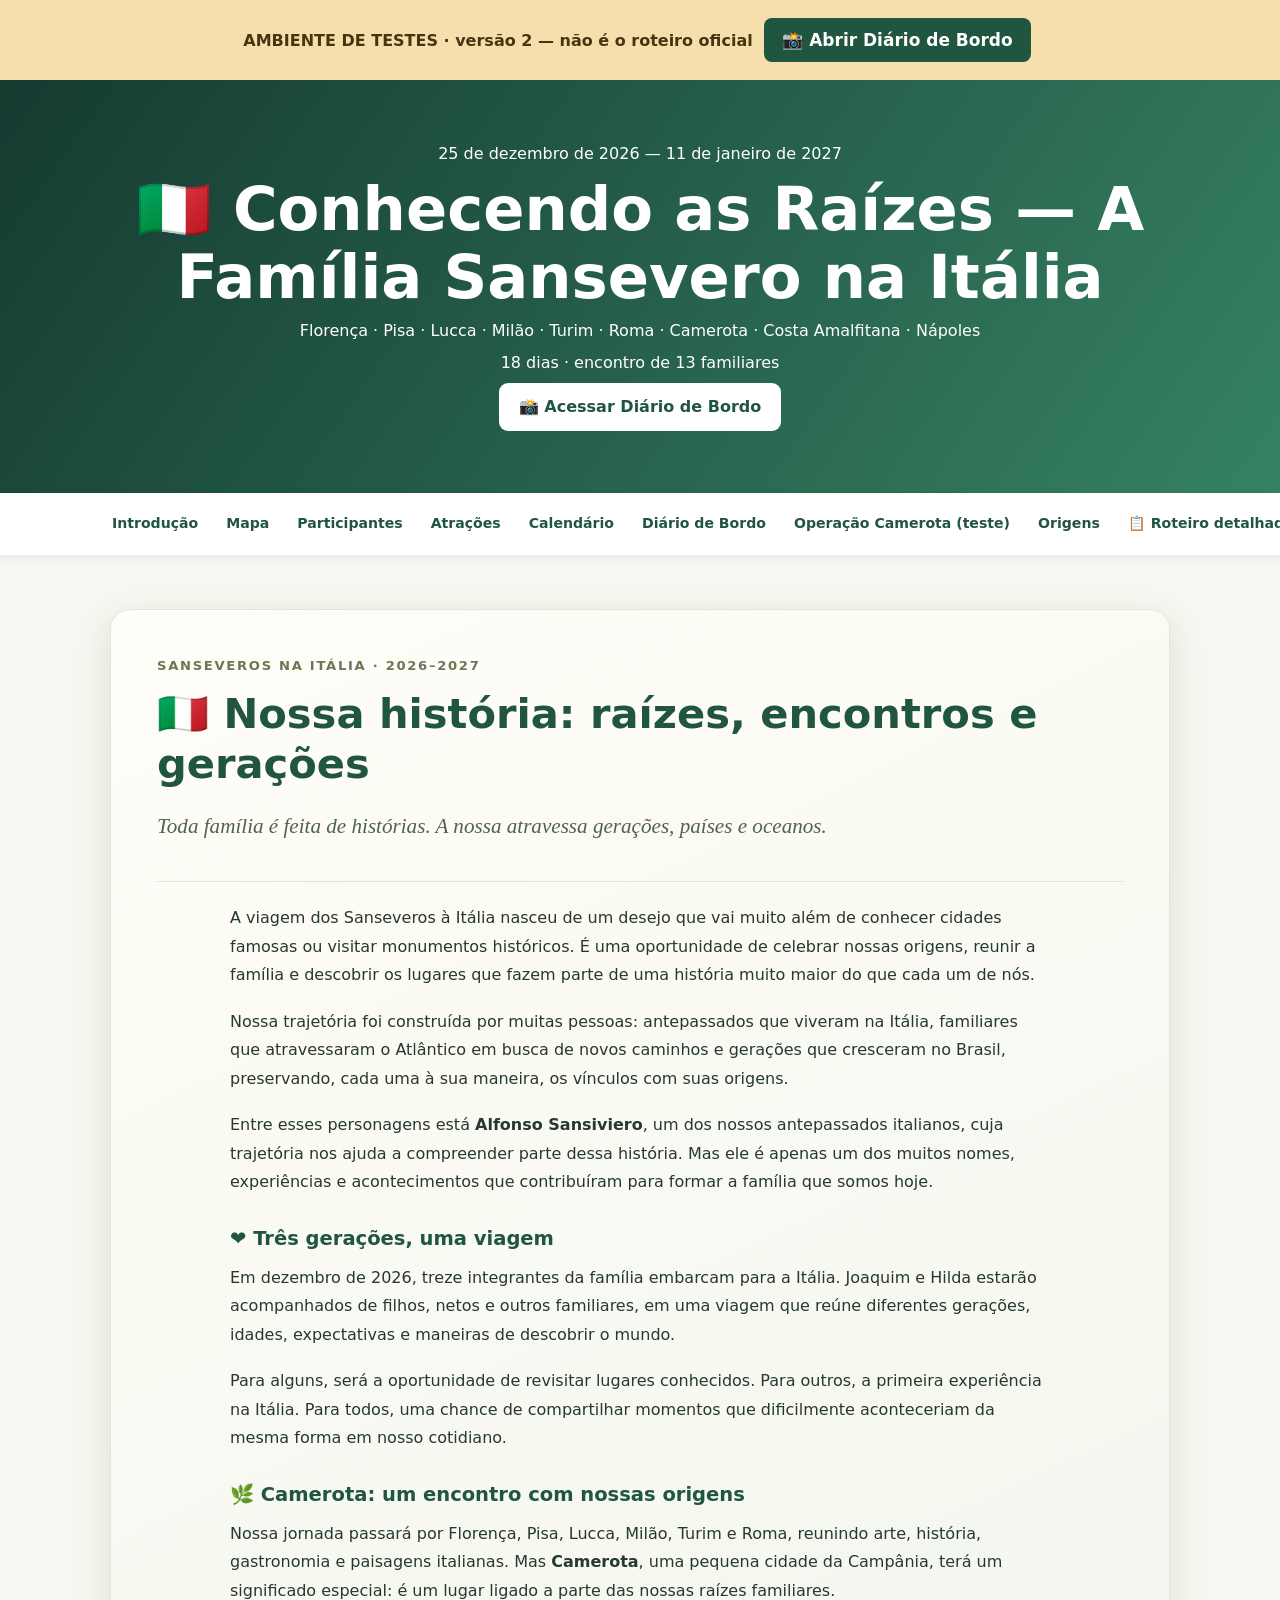
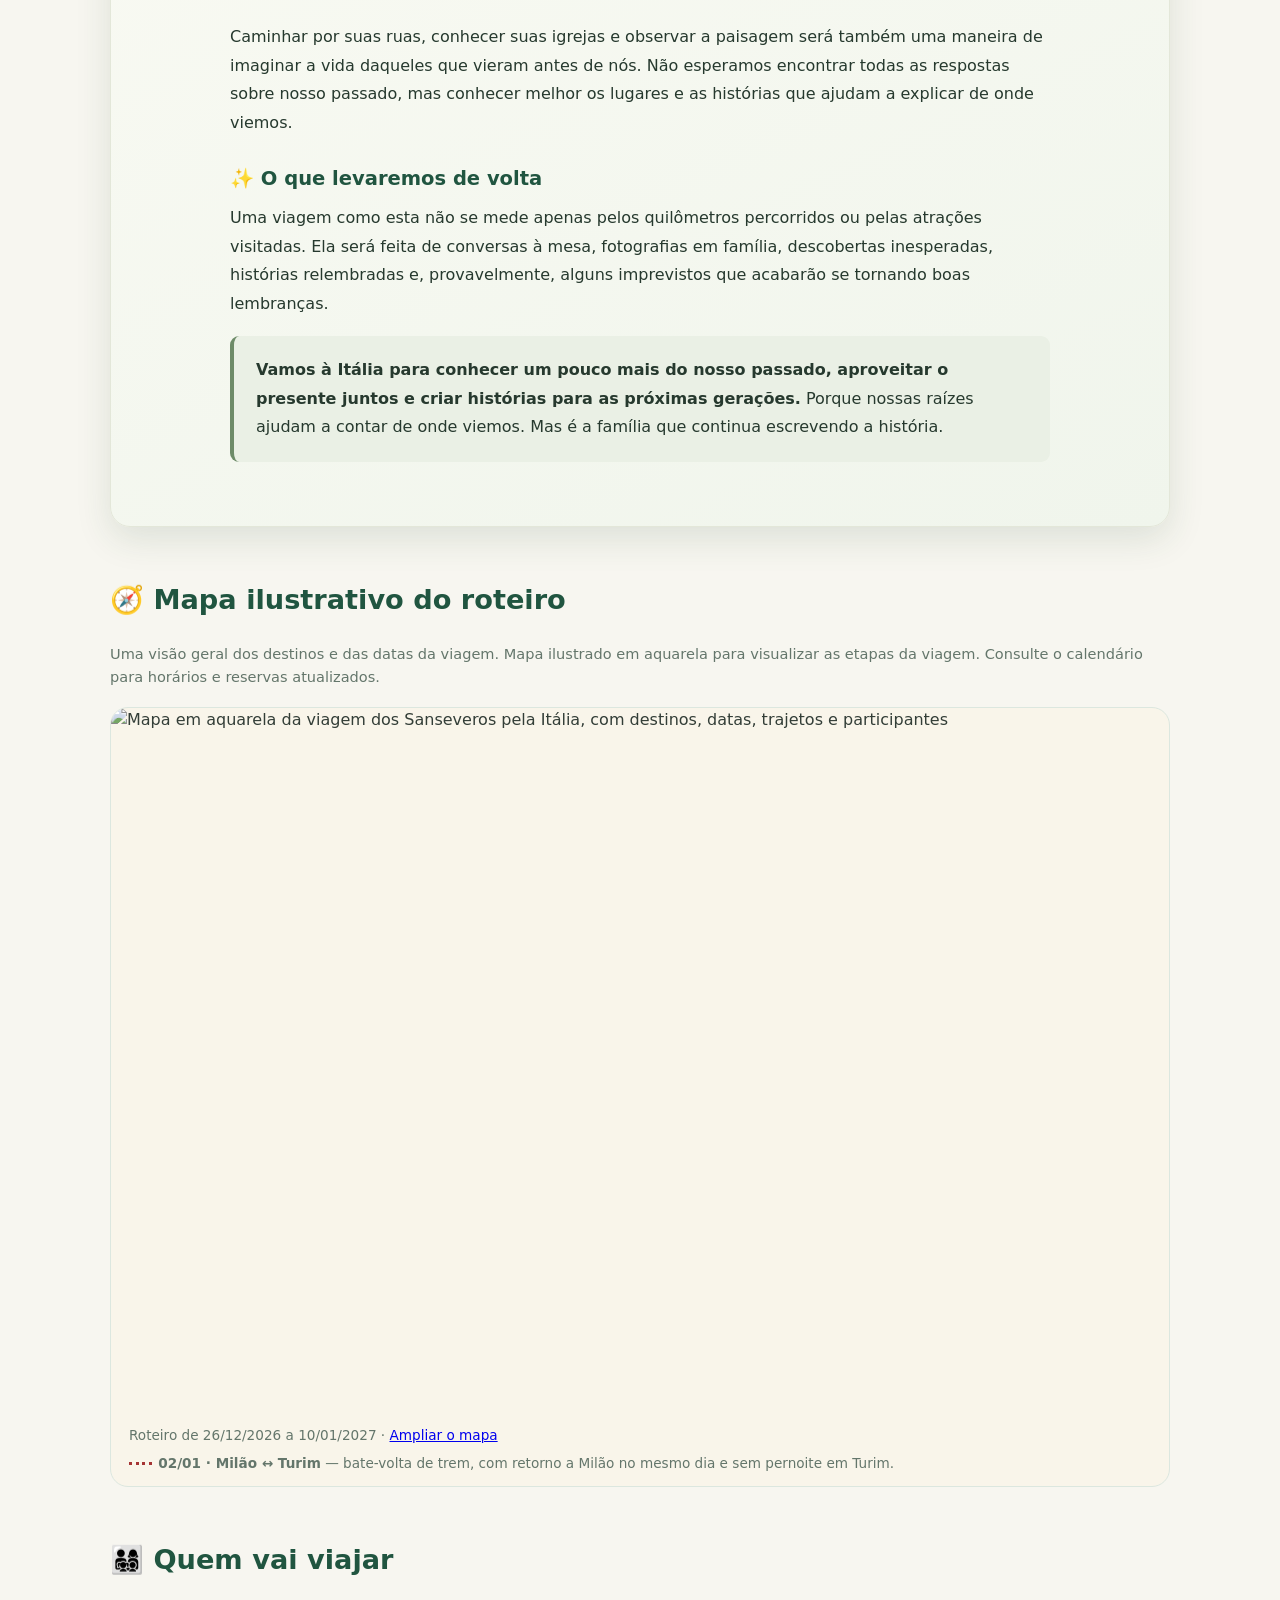
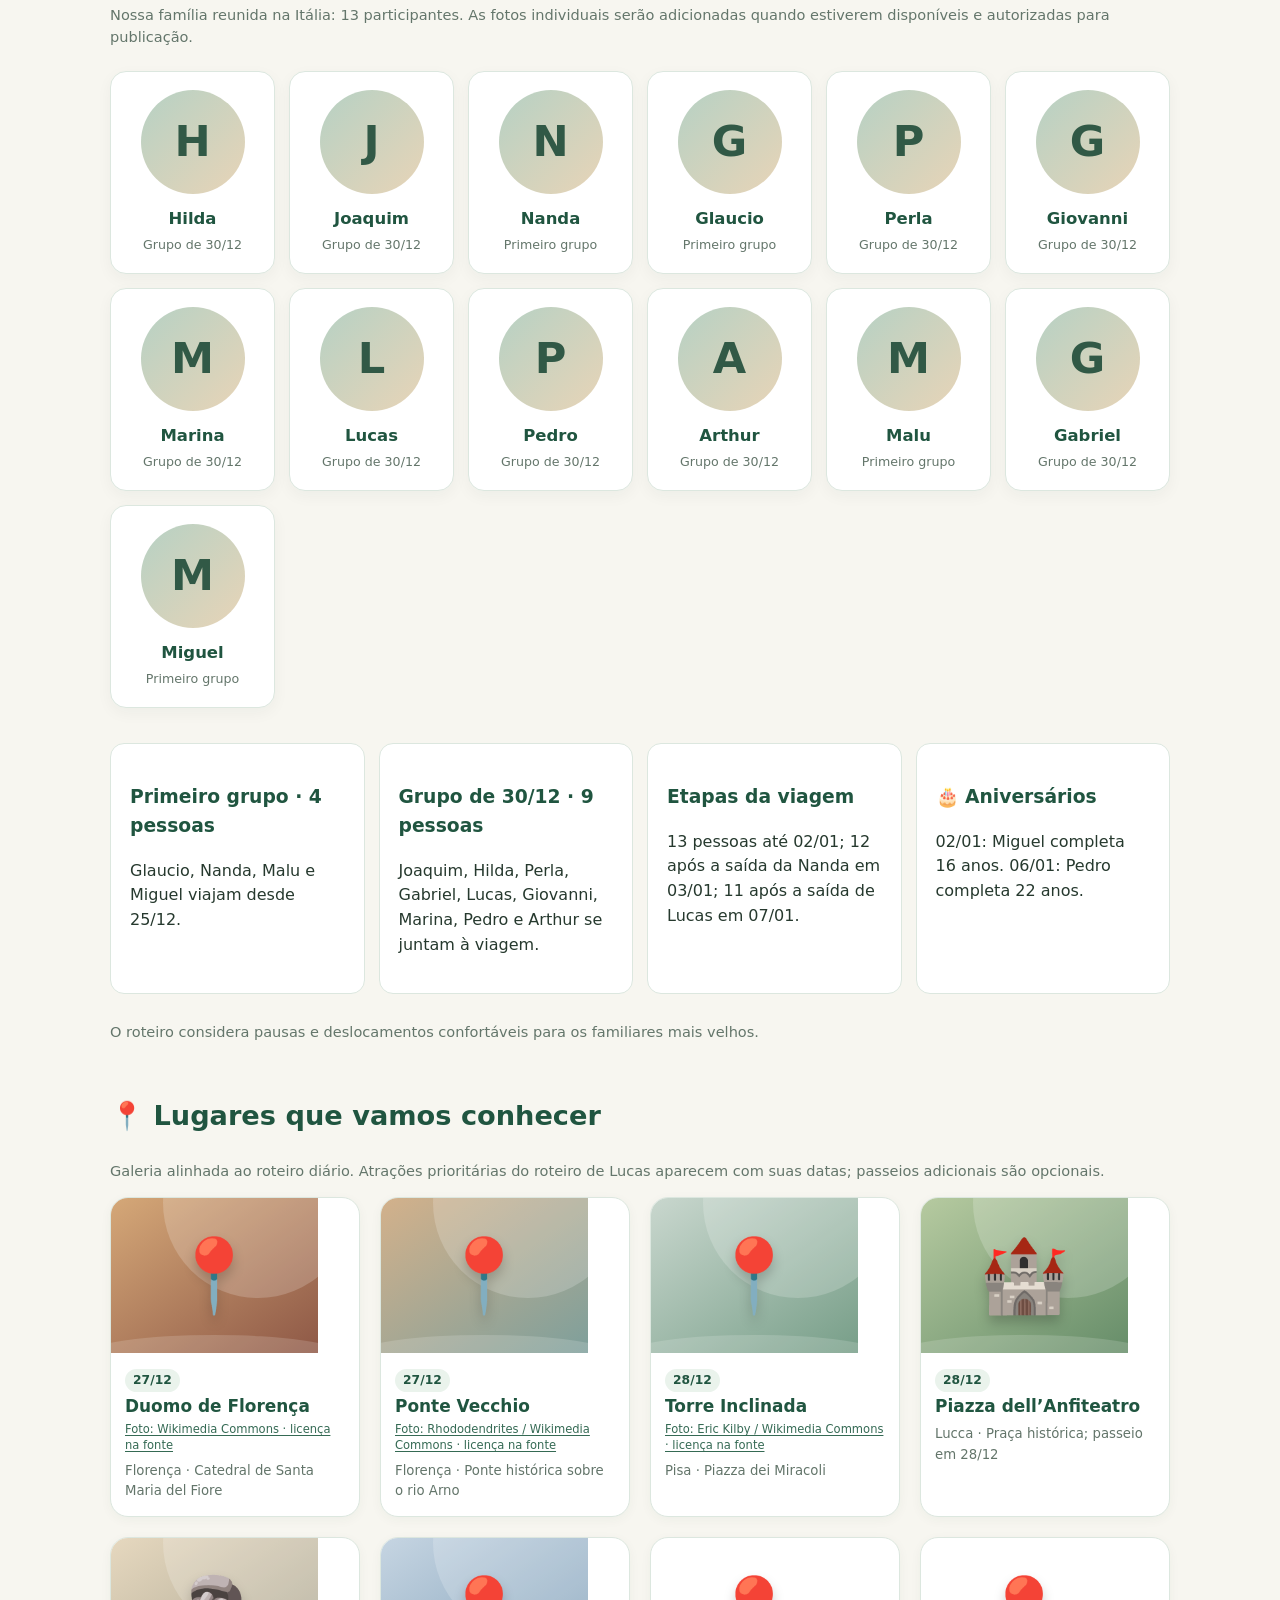
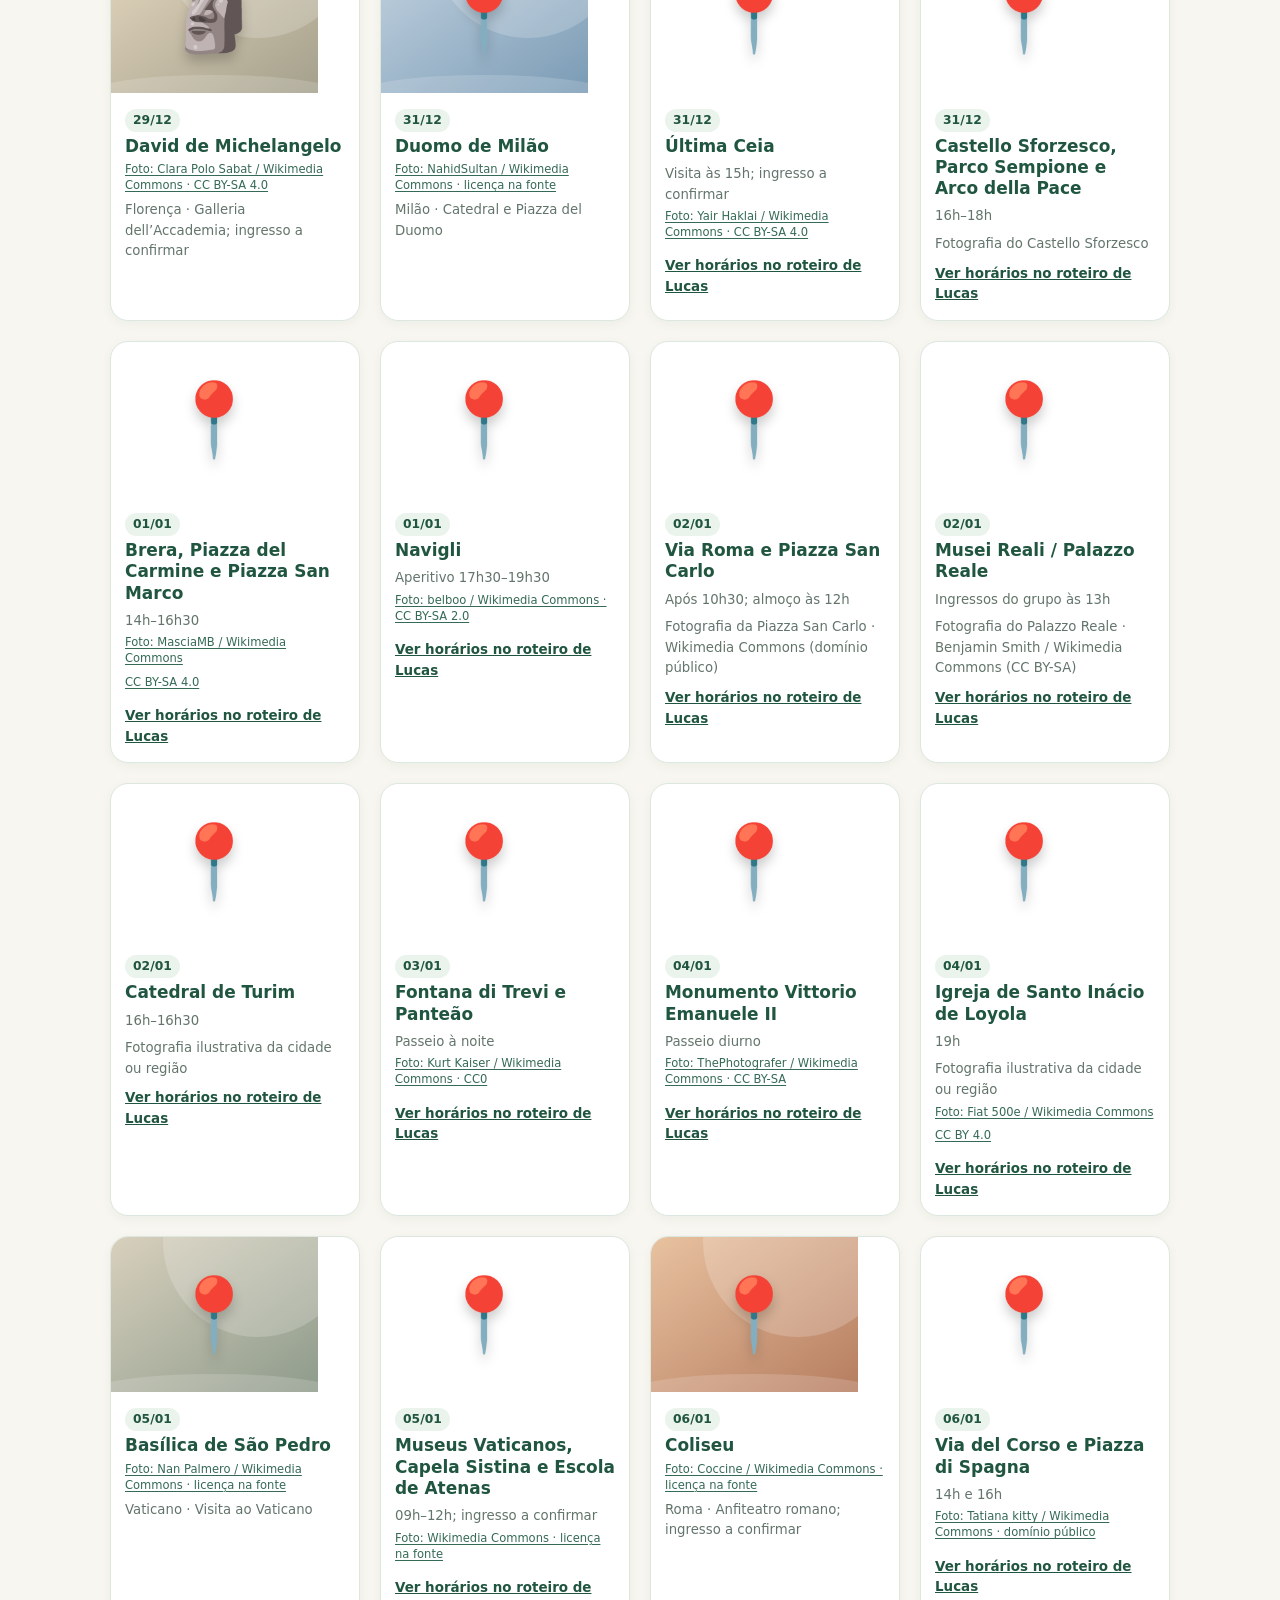
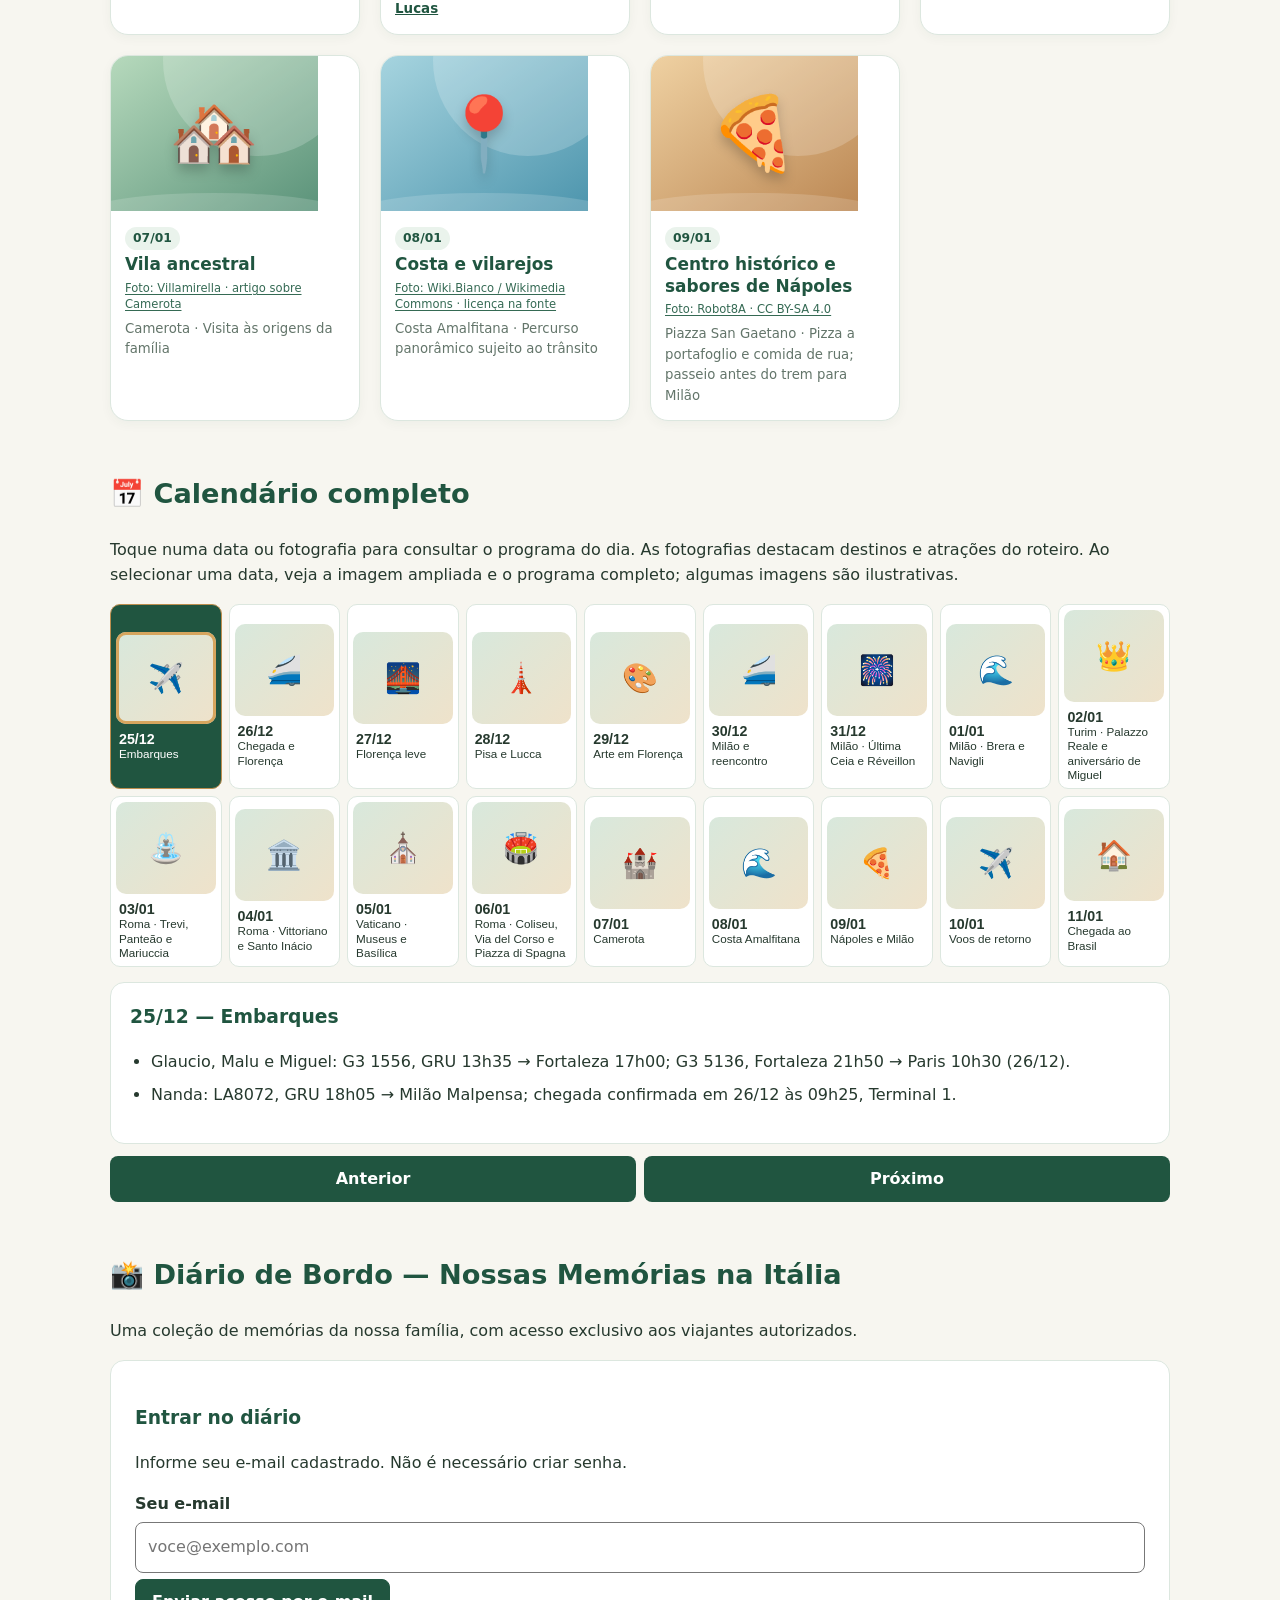
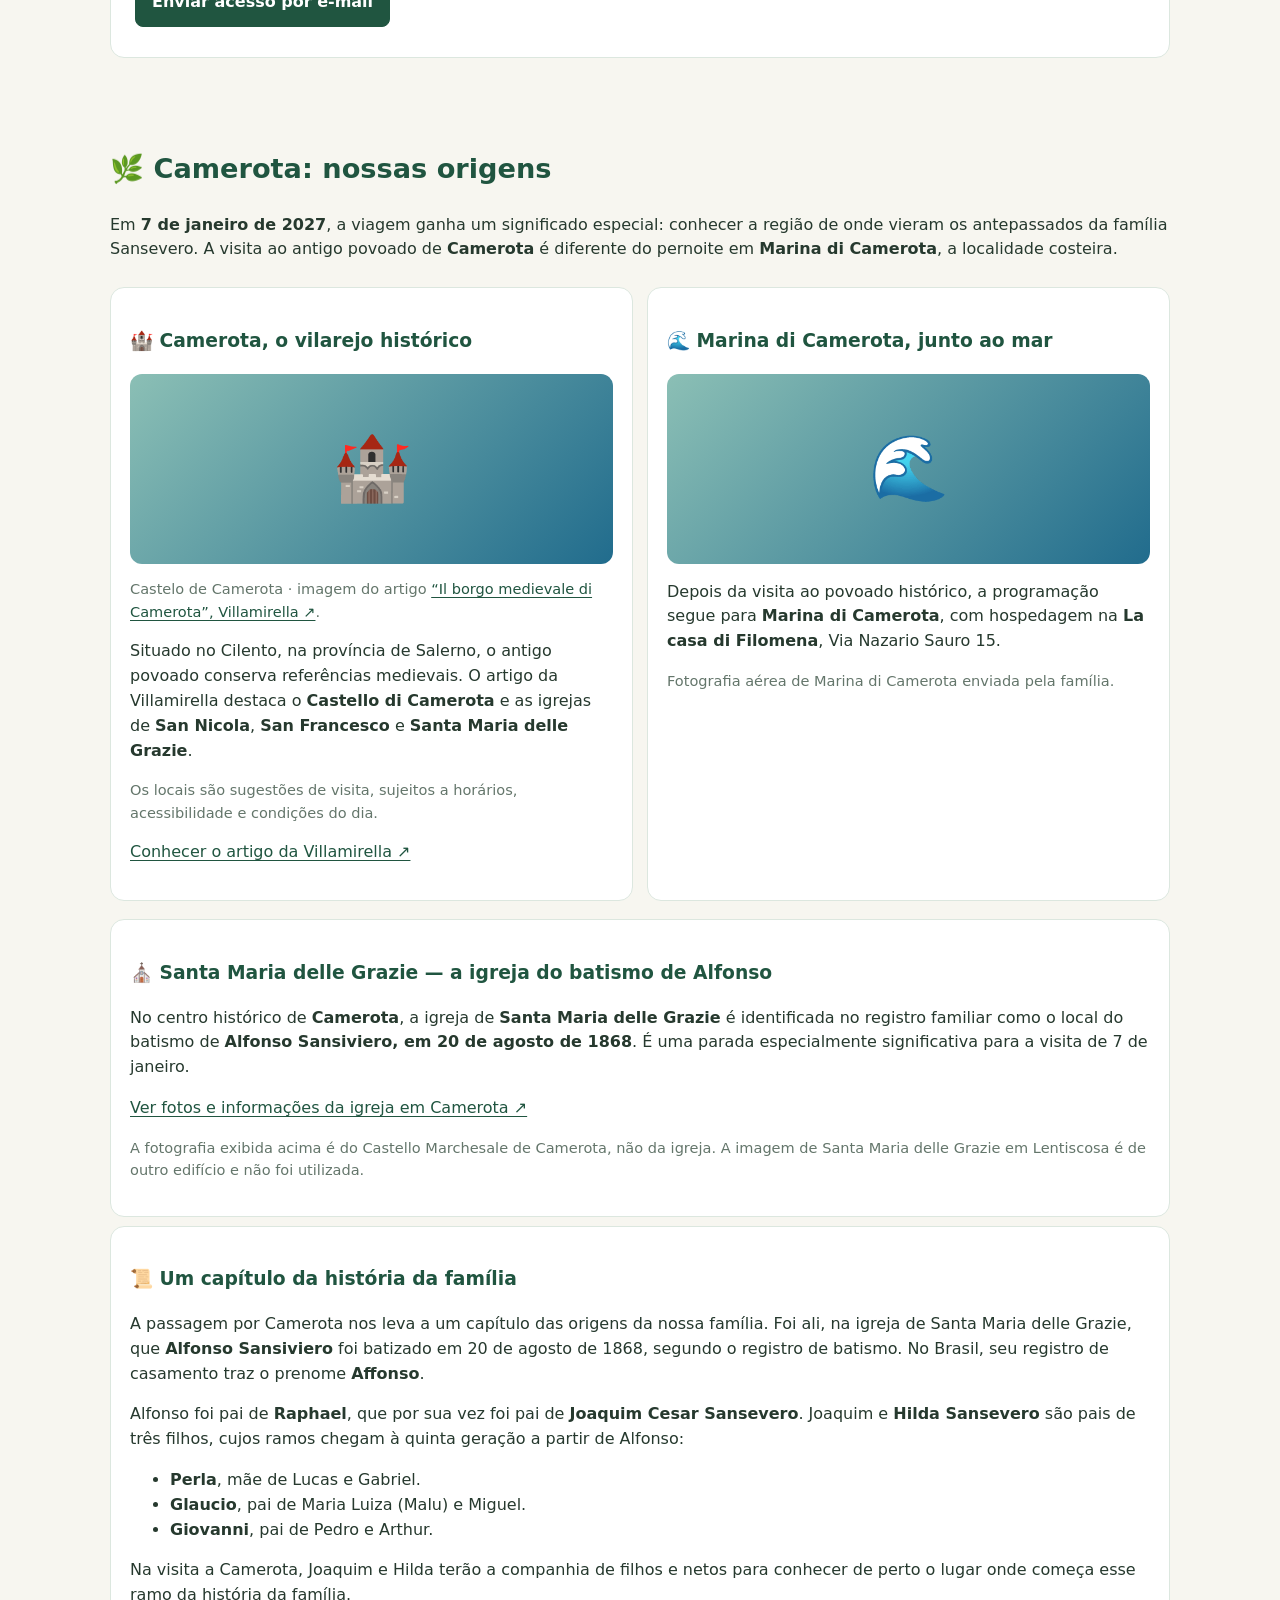
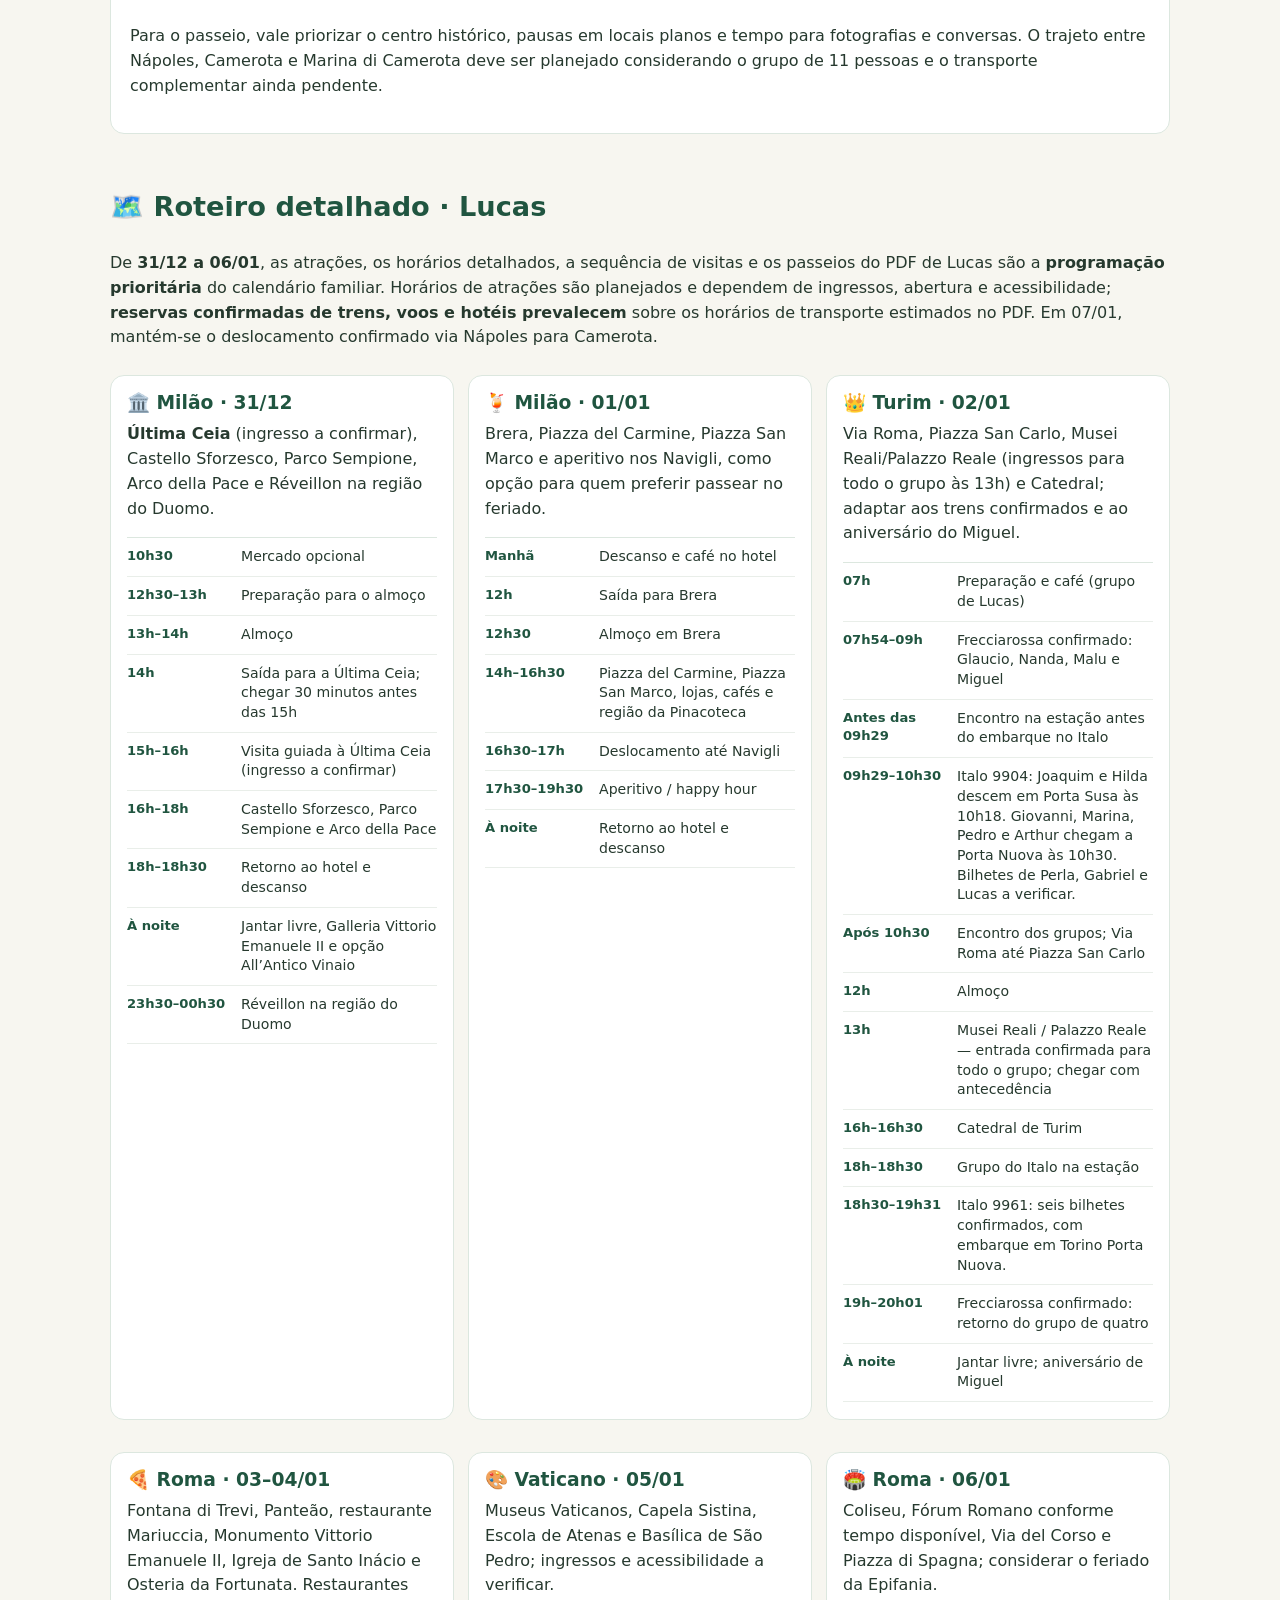
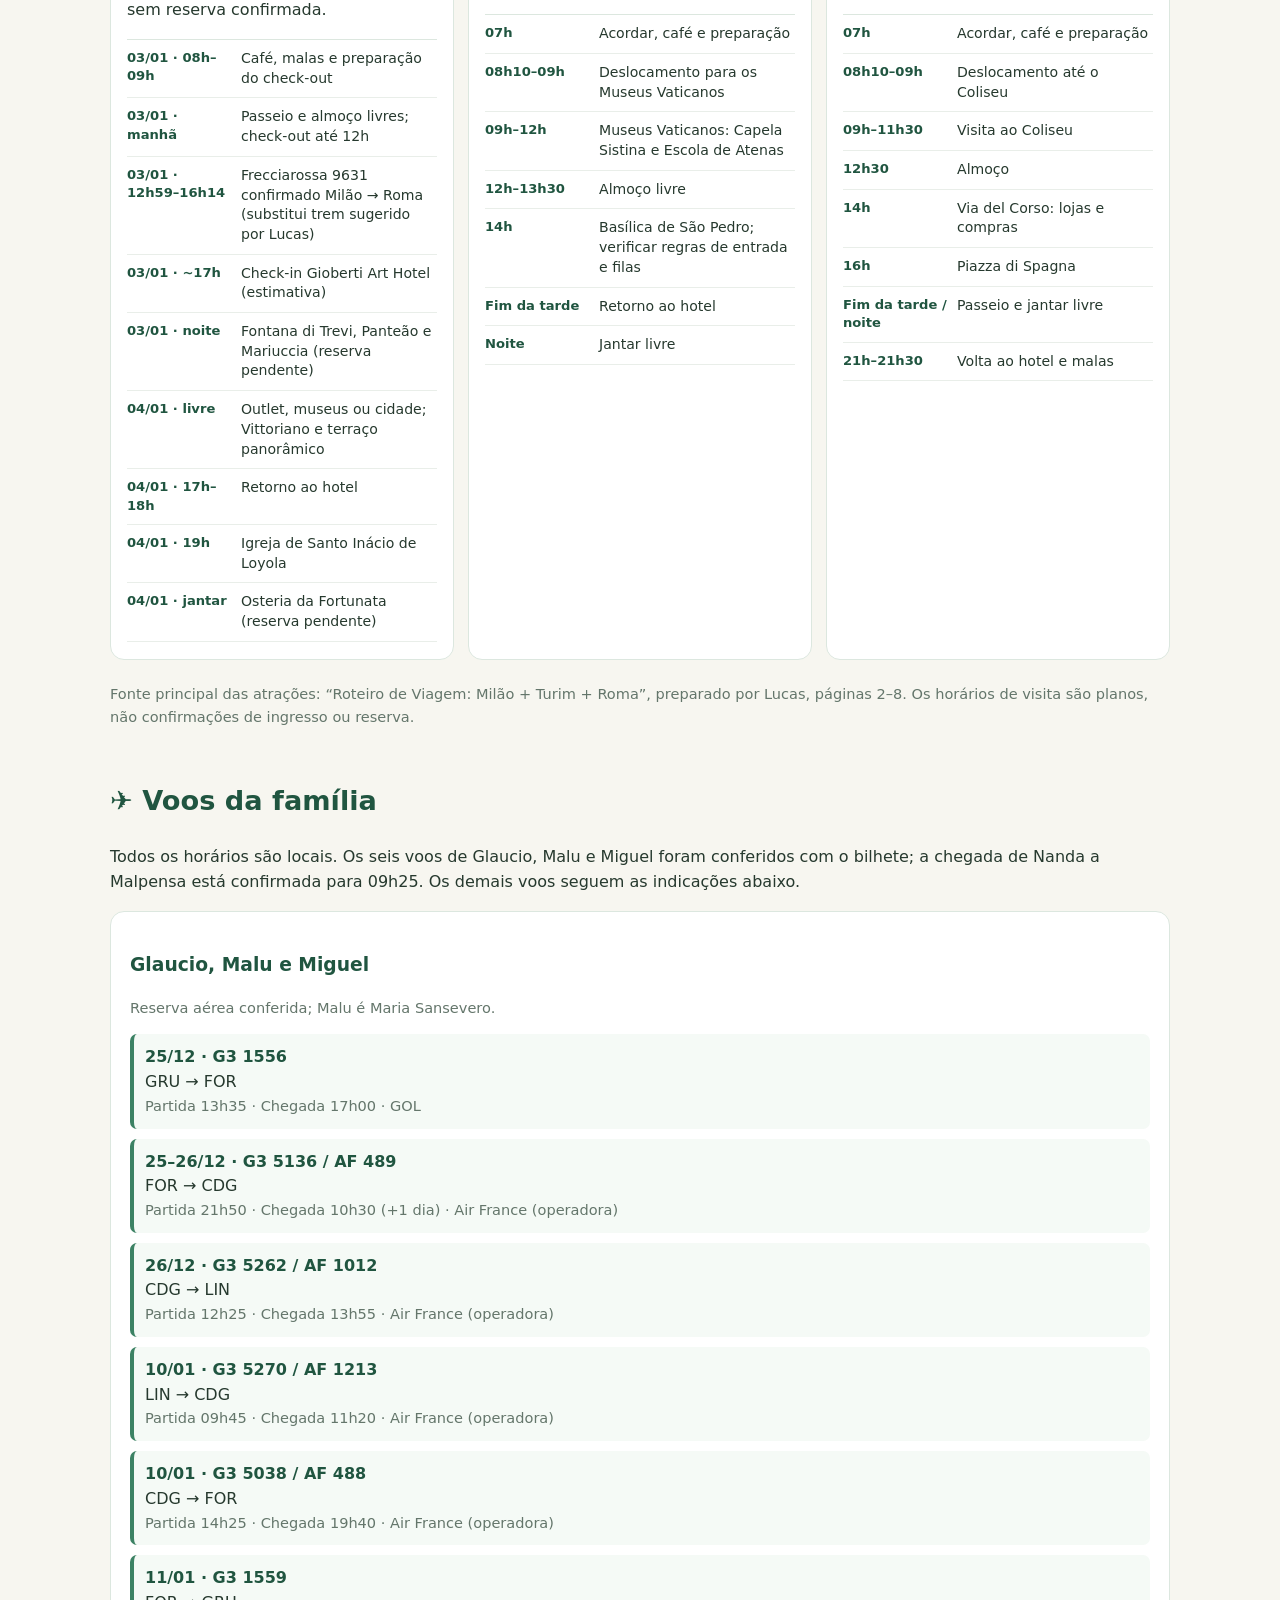
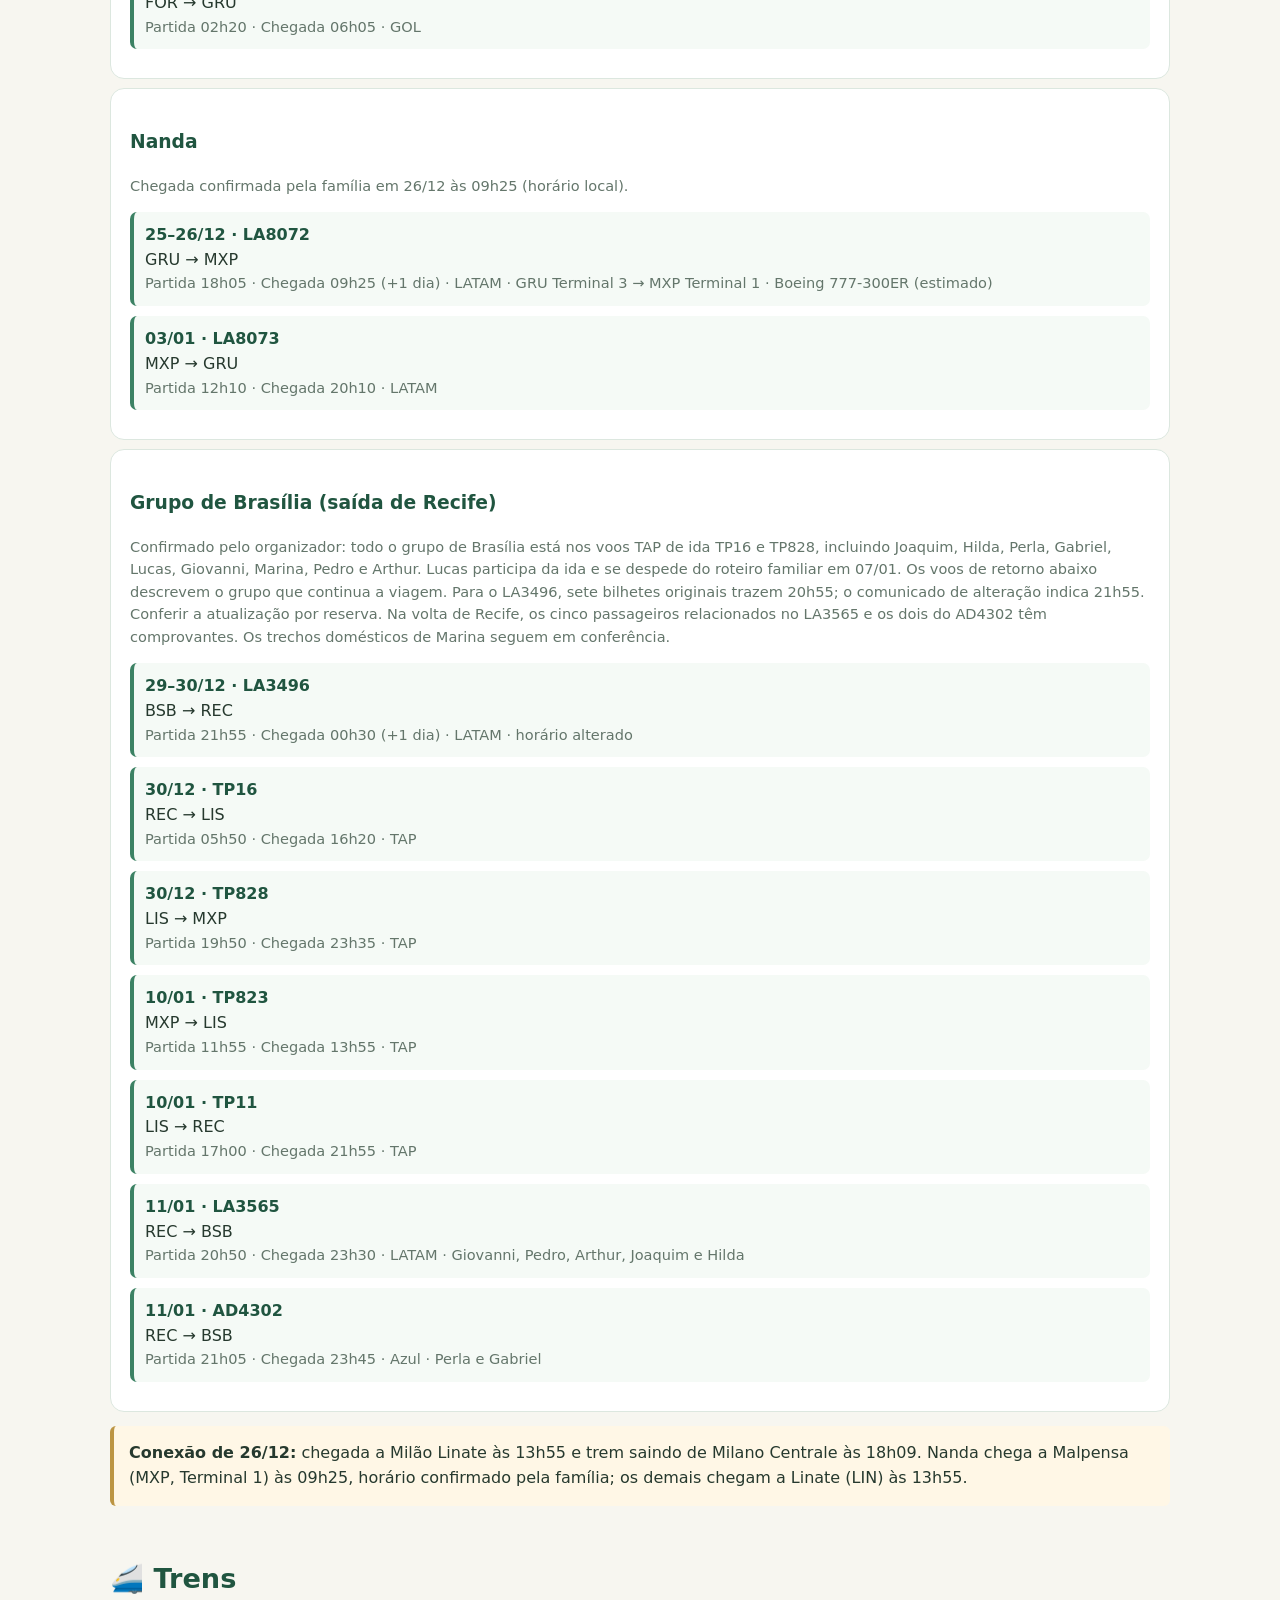
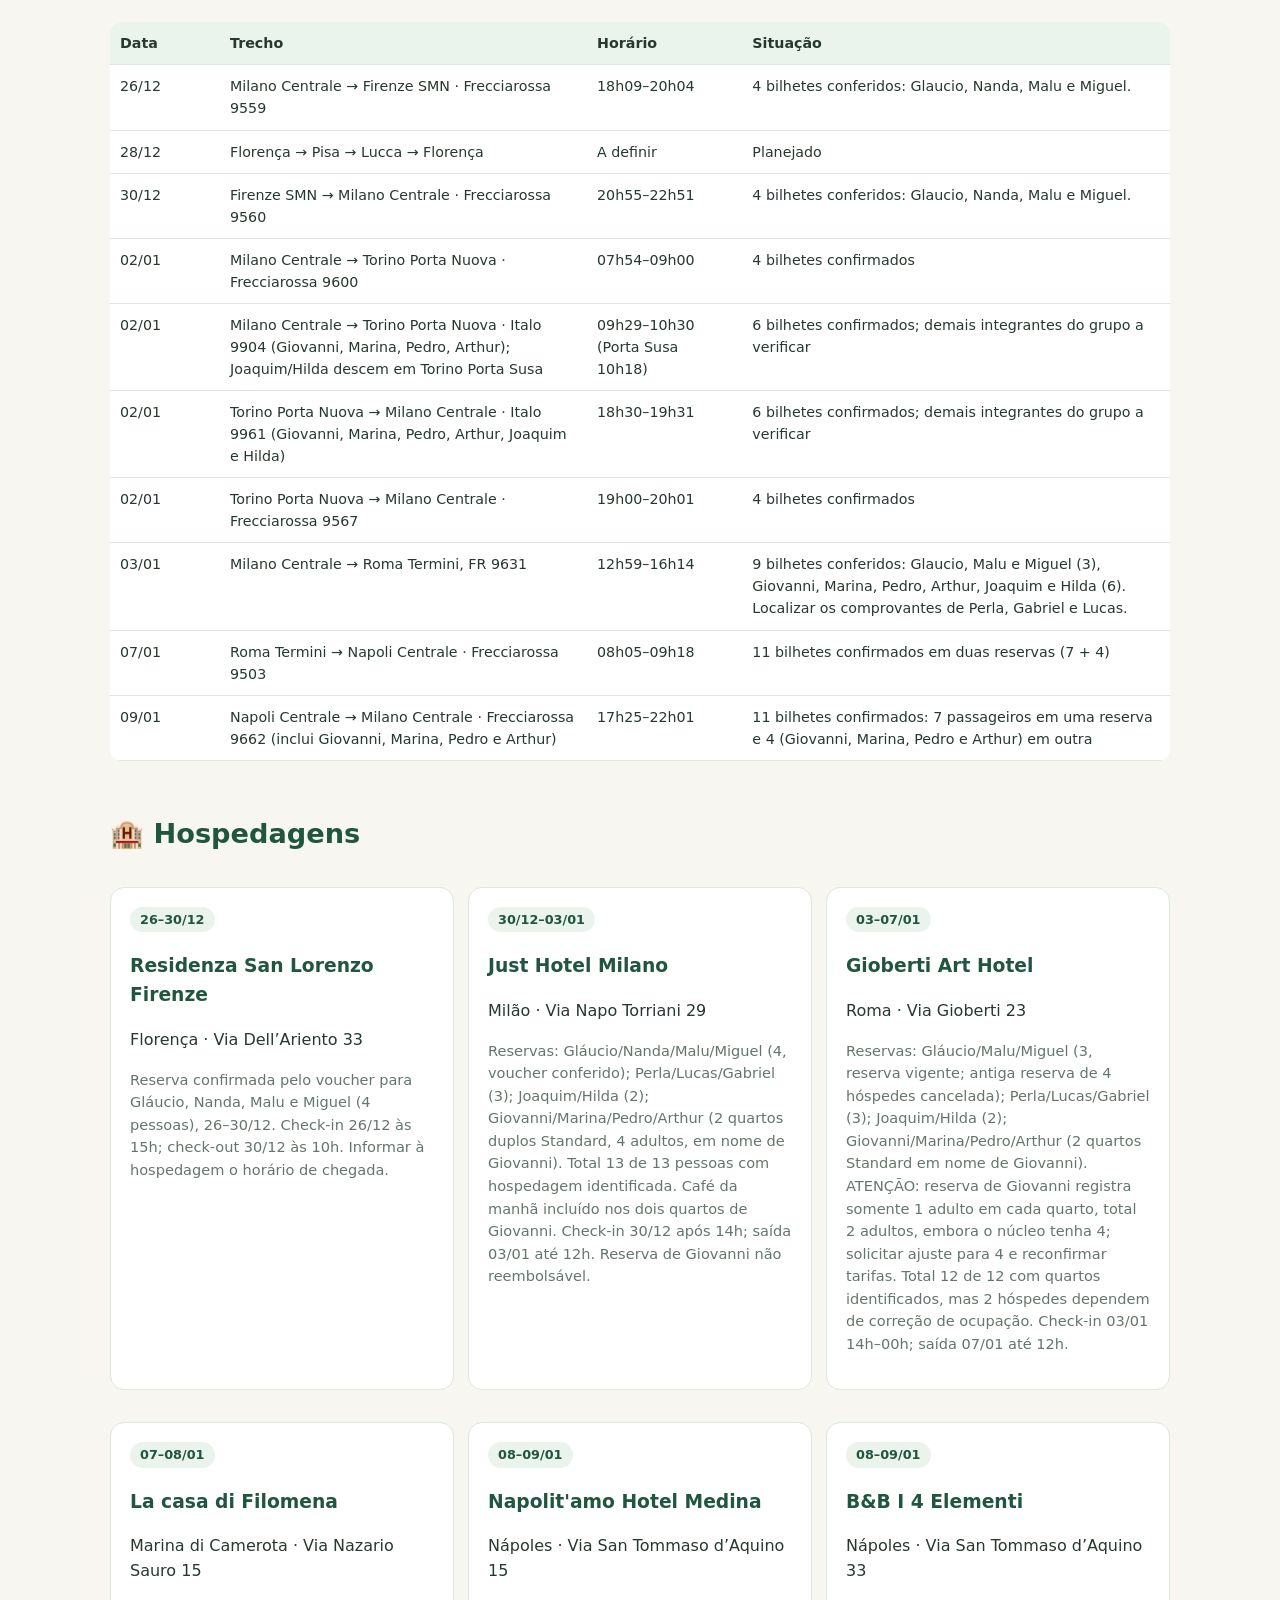
==== commit 2769d0db: "Make diary test entry prominent on landing page and chapter index" ====
--- a/index.html
+++ b/index.html
@@ -98,8 +98,8 @@
 .intro-historia{background:linear-gradient(155deg,#fffdf7,#f0f5ec);border:1px solid #e3e7d9;border-radius:20px;padding:clamp(22px,4vw,46px);box-shadow:0 12px 35px #254c3220}.intro-cabecalho{border-bottom:1px solid #dce5d9;padding-bottom:18px;margin-bottom:22px}.intro-kicker{display:block;color:#6d7655;font-size:.82rem;letter-spacing:.13em;text-transform:uppercase;font-weight:800}.intro-historia h2{font-size:clamp(1.7rem,3.4vw,2.6rem);line-height:1.2;margin:12px 0}.intro-lead{font-size:clamp(1.1rem,2vw,1.32rem);font-family:Georgia,serif;font-style:italic;color:#50634d}.intro-corpo{max-width:820px;margin:auto}.intro-corpo p{line-height:1.78;margin:0 0 18px}.intro-corpo h3{margin:27px 0 10px;font-size:1.22rem}.intro-fecho{padding:20px 22px;background:#eaf0e5;border-left:4px solid #6d8b68;border-radius:9px}@media(max-width:550px){.intro-historia{border-radius:14px;padding:22px 18px}.intro-corpo p{line-height:1.67}}
 </style><link rel="stylesheet" href="./diario-bordo.css">
 <meta name="robots" content="noindex,nofollow">
-</head><body><div style="background:#f5dfad;color:#483411;padding:12px;text-align:center;font:700 16px system-ui;position:relative;z-index:5">AMBIENTE DE TESTES — Diário de Bordo · não é o roteiro oficial</div>
-<header><p>25 de dezembro de 2026 — 11 de janeiro de 2027</p><h1>🇮🇹 Conhecendo as Raízes — A Família Sansevero na Itália</h1><p>Florença · Pisa · Lucca · Milão · Turim · Roma · Camerota · Costa Amalfitana · Nápoles</p><p>18 dias · encontro de 13 familiares</p></header>
+</head><body><div style="background:#f5dfad;color:#483411;padding:12px;text-align:center;font:700 16px system-ui;position:relative;z-index:5">AMBIENTE DE TESTES · versão 2 — não é o roteiro oficial <a href="#diario-bordo" style="display:inline-block;background:#205540;color:#fff;padding:12px 18px;border-radius:8px;margin:6px;text-decoration:none;font-size:17px">📸 Abrir Diário de Bordo</a></div>
+<header><p>25 de dezembro de 2026 — 11 de janeiro de 2027</p><h1>🇮🇹 Conhecendo as Raízes — A Família Sansevero na Itália</h1><p>Florença · Pisa · Lucca · Milão · Turim · Roma · Camerota · Costa Amalfitana · Nápoles</p><p>18 dias · encontro de 13 familiares</p><p><a href="#diario-bordo" style="display:inline-block;padding:12px 20px;background:#fff;color:#205540;border-radius:9px;text-decoration:none;font-weight:700">📸 Acessar Diário de Bordo</a></p></header>
 <nav><div><a href="#introducao">Introdução</a><a href="#rota">Mapa</a><a href="#familia">Participantes</a><a href="#atracoes">Atrações</a><a href="#calendario">Calendário</a><a href="#diario-bordo">Diário de Bordo</a><a href="./operacao-camerota.html">Operação Camerota (teste)</a><a href="#origens-camerota">Origens</a><a href="#sugestoes-lucas">📋 Roteiro detalhado</a><a href="#voos">Voos</a><a href="#trens">Trens</a><a href="#hoteis">Hotéis</a><a href="#carro">Carro</a><a href="#pendencias">Pendências</a></div></nav>
 <main>
 <section id="introducao" class="intro-historia" aria-labelledby="titulo-introducao"><div class="intro-cabecalho"><span class="intro-kicker">Sanseveros na Itália · 2026–2027</span><h2 id="titulo-introducao">🇮🇹 Nossa história: raízes, encontros e gerações</h2><p class="intro-lead">Toda família é feita de histórias. A nossa atravessa gerações, países e oceanos.</p></div><div class="intro-corpo"><p>A viagem dos Sanseveros à Itália nasceu de um desejo que vai muito além de conhecer cidades famosas ou visitar monumentos históricos. É uma oportunidade de celebrar nossas origens, reunir a família e descobrir os lugares que fazem parte de uma história muito maior do que cada um de nós.</p><p>Nossa trajetória foi construída por muitas pessoas: antepassados que viveram na Itália, familiares que atravessaram o Atlântico em busca de novos caminhos e gerações que cresceram no Brasil, preservando, cada uma à sua maneira, os vínculos com suas origens.</p><p>Entre esses personagens está <strong>Alfonso Sansiviero</strong>, um dos nossos antepassados italianos, cuja trajetória nos ajuda a compreender parte dessa história. Mas ele é apenas um dos muitos nomes, experiências e acontecimentos que contribuíram para formar a família que somos hoje.</p><h3>❤️ Três gerações, uma viagem</h3><p>Em dezembro de 2026, treze integrantes da família embarcam para a Itália. Joaquim e Hilda estarão acompanhados de filhos, netos e outros familiares, em uma viagem que reúne diferentes gerações, idades, expectativas e maneiras de descobrir o mundo.</p><p>Para alguns, será a oportunidade de revisitar lugares conhecidos. Para outros, a primeira experiência na Itália. Para todos, uma chance de compartilhar momentos que dificilmente aconteceriam da mesma forma em nosso cotidiano.</p><h3>🌿 Camerota: um encontro com nossas origens</h3><p>Nossa jornada passará por Florença, Pisa, Lucca, Milão, Turim e Roma, reunindo arte, história, gastronomia e paisagens italianas. Mas <strong>Camerota</strong>, uma pequena cidade da Campânia, terá um significado especial: é um lugar ligado a parte das nossas raízes familiares.</p><p>Caminhar por suas ruas, conhecer suas igrejas e observar a paisagem será também uma maneira de imaginar a vida daqueles que vieram antes de nós. Não esperamos encontrar todas as respostas sobre nosso passado, mas conhecer melhor os lugares e as histórias que ajudam a explicar de onde viemos.</p><h3>✨ O que levaremos de volta</h3><p>Uma viagem como esta não se mede apenas pelos quilômetros percorridos ou pelas atrações visitadas. Ela será feita de conversas à mesa, fotografias em família, descobertas inesperadas, histórias relembradas e, provavelmente, alguns imprevistos que acabarão se tornando boas lembranças.</p><p class="intro-fecho"><strong>Vamos à Itália para conhecer um pouco mais do nosso passado, aproveitar o presente juntos e criar histórias para as próximas gerações.</strong> Porque nossas raízes ajudam a contar de onde viemos. Mas é a família que continua escrevendo a história.</p></div></section>
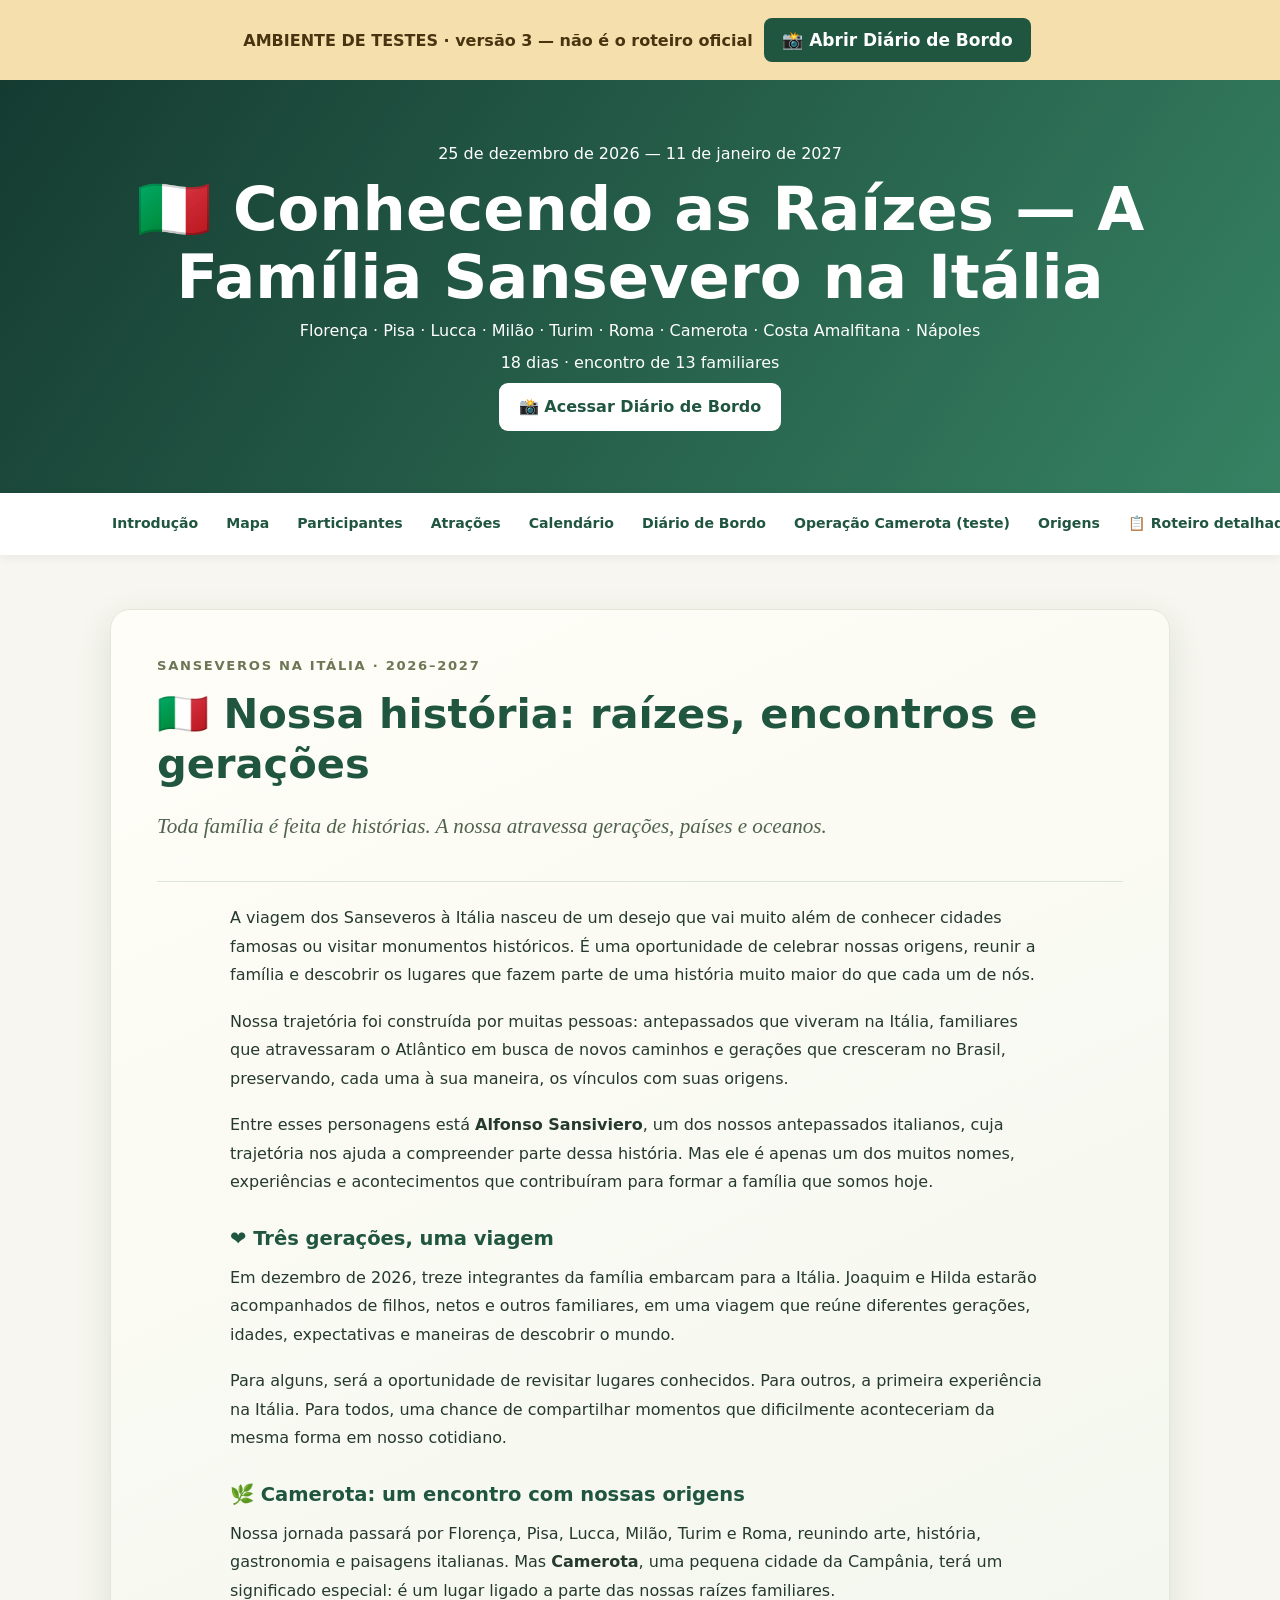
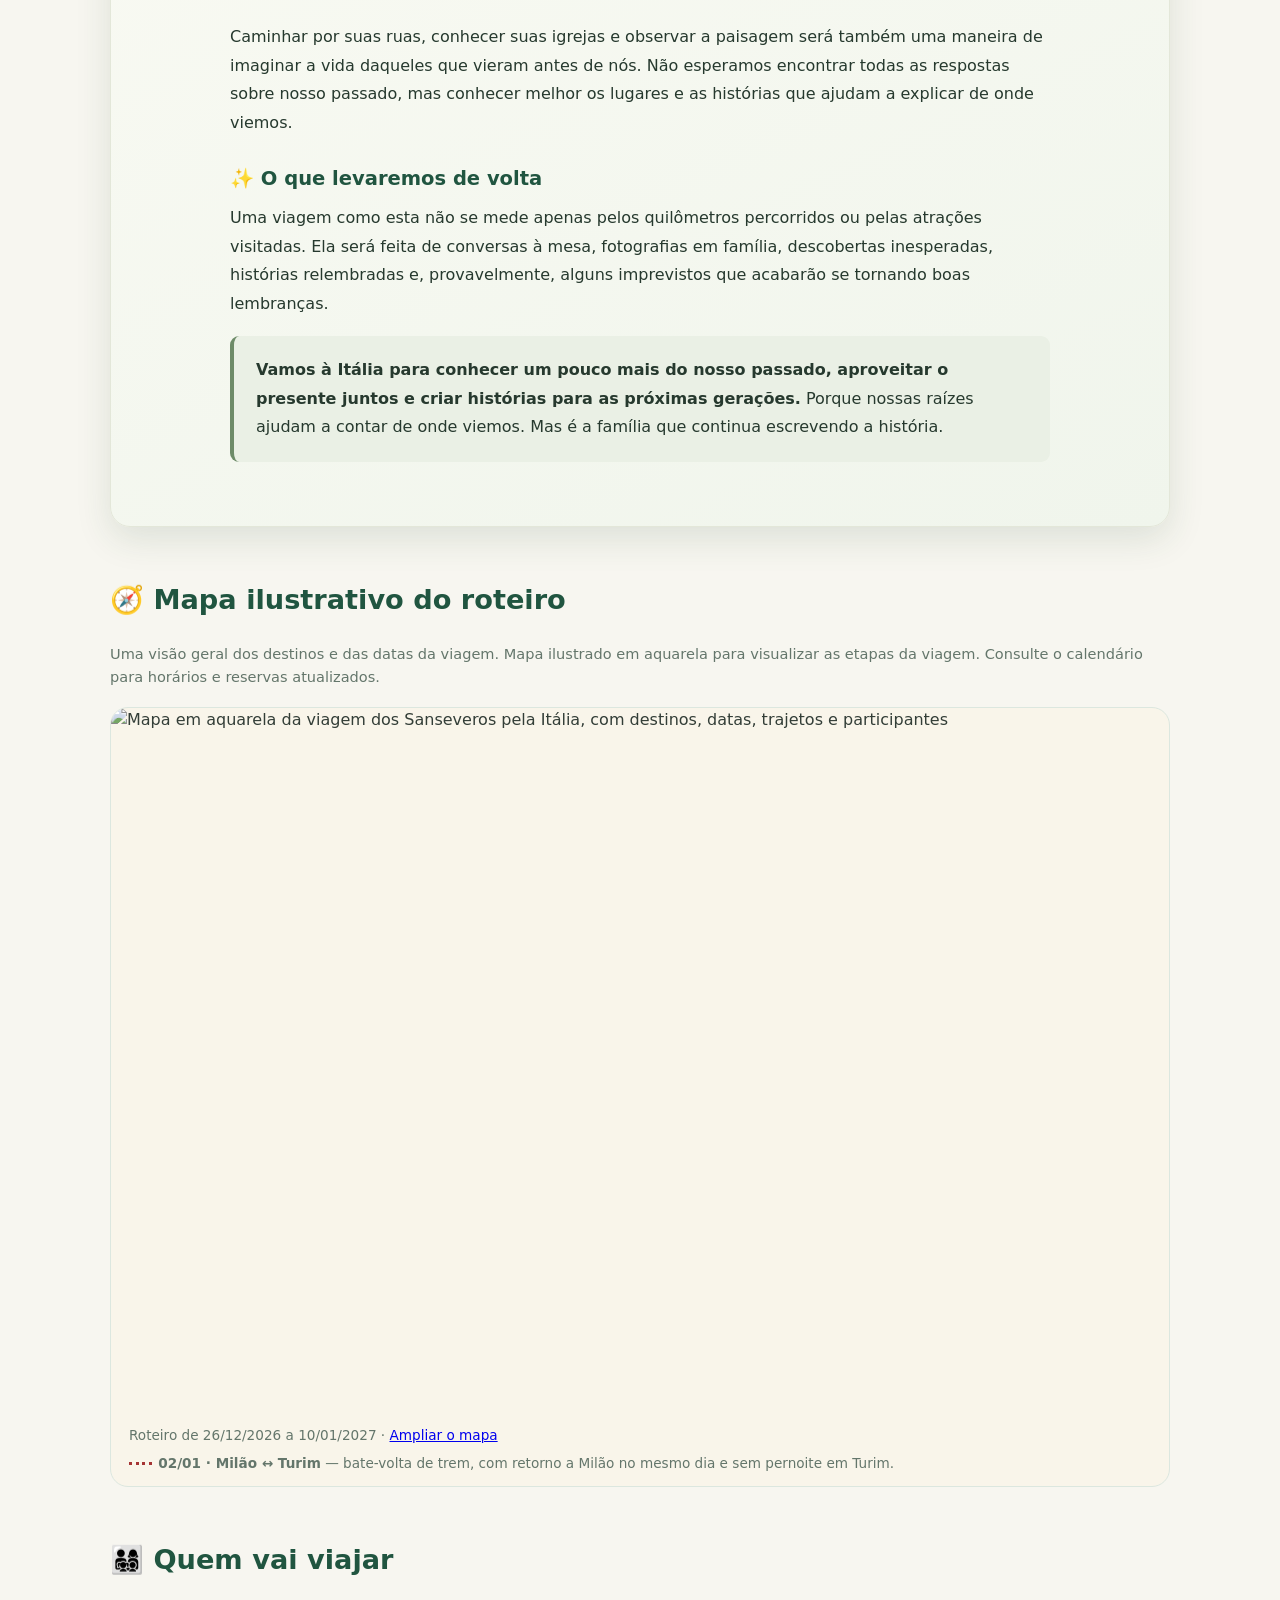
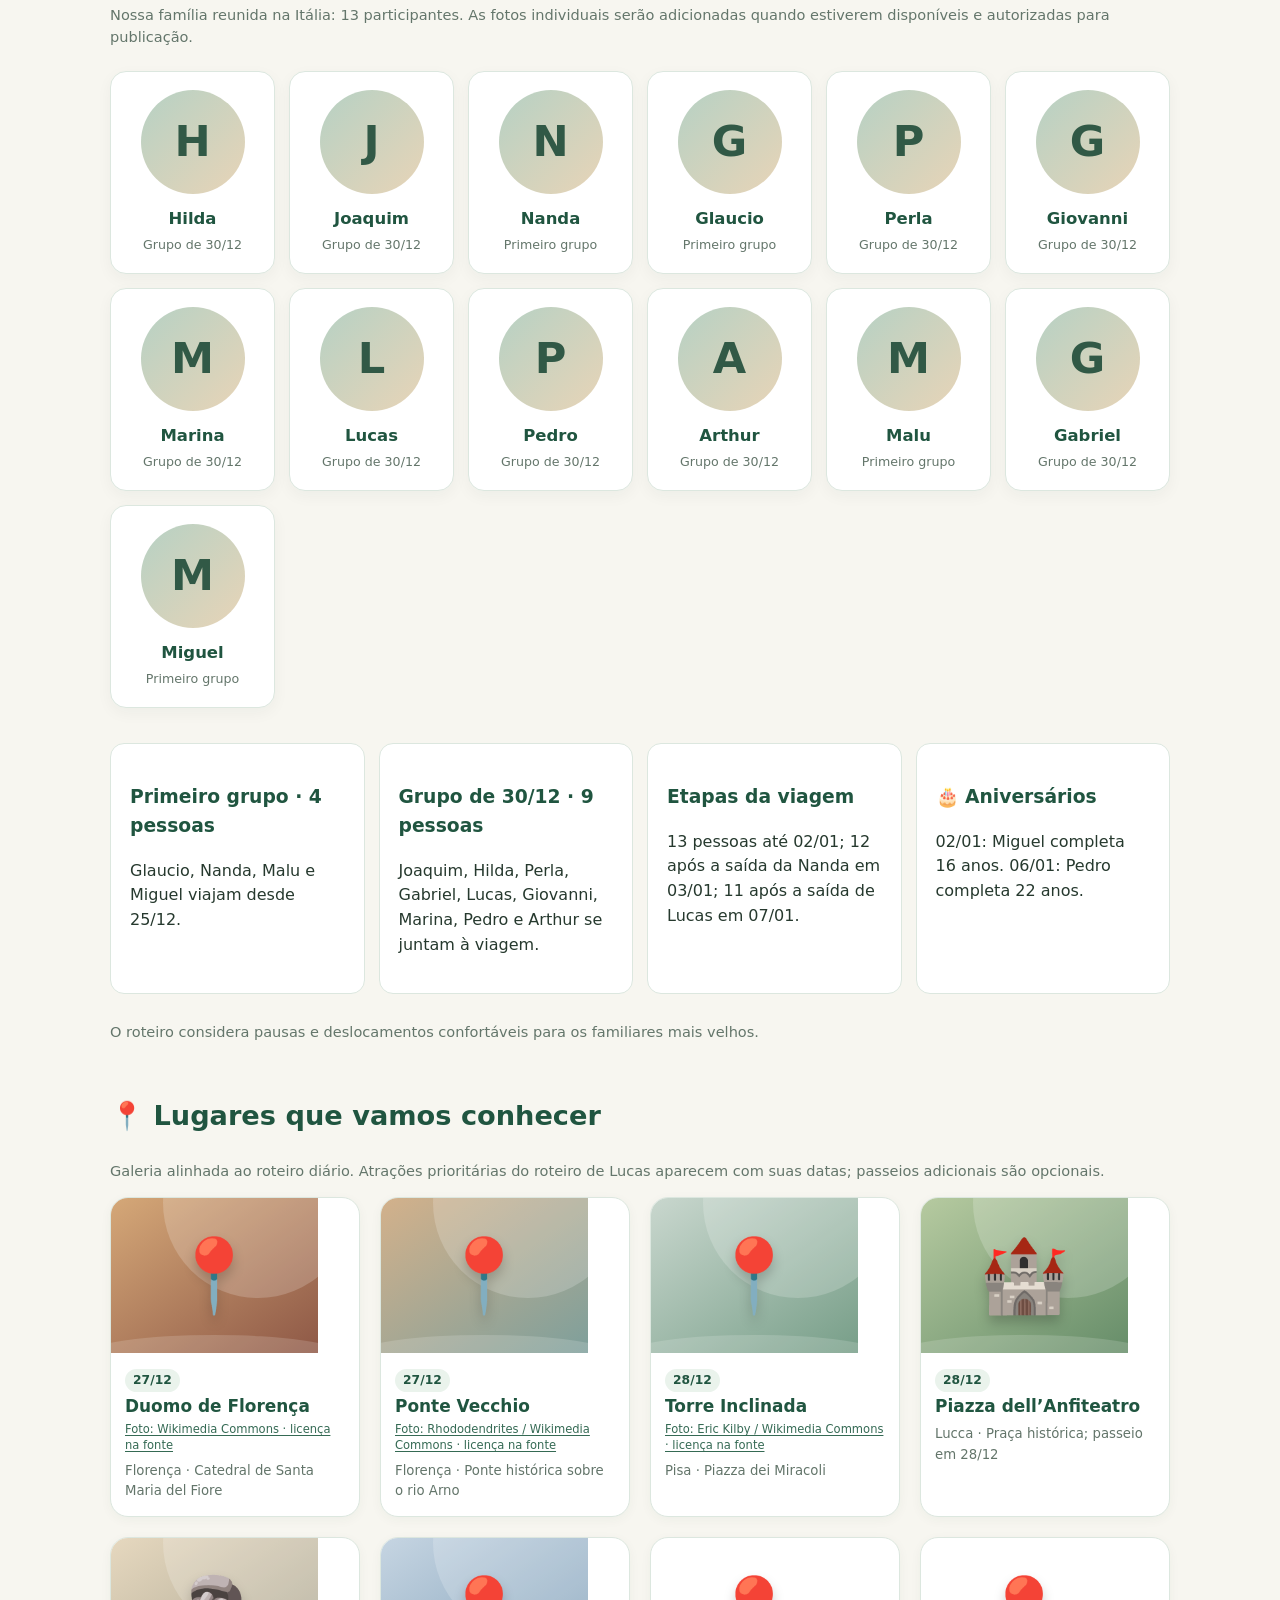
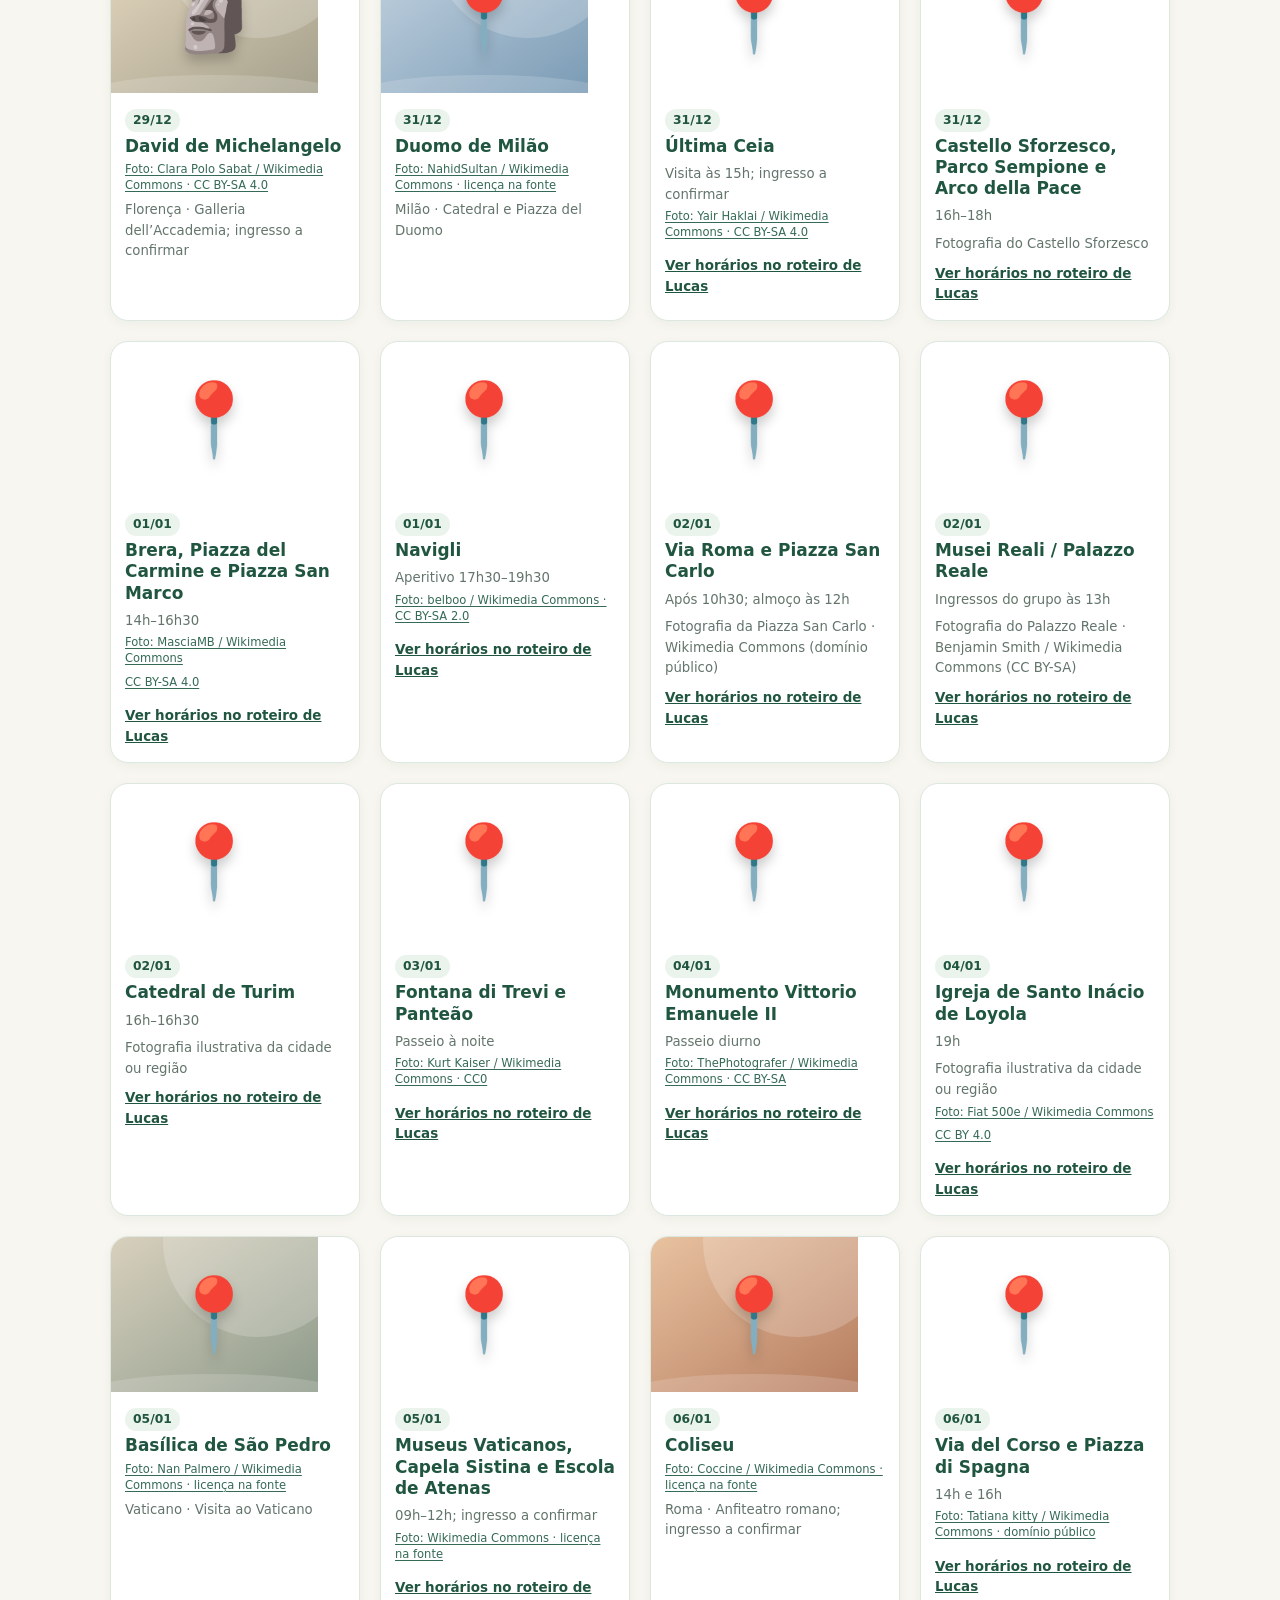
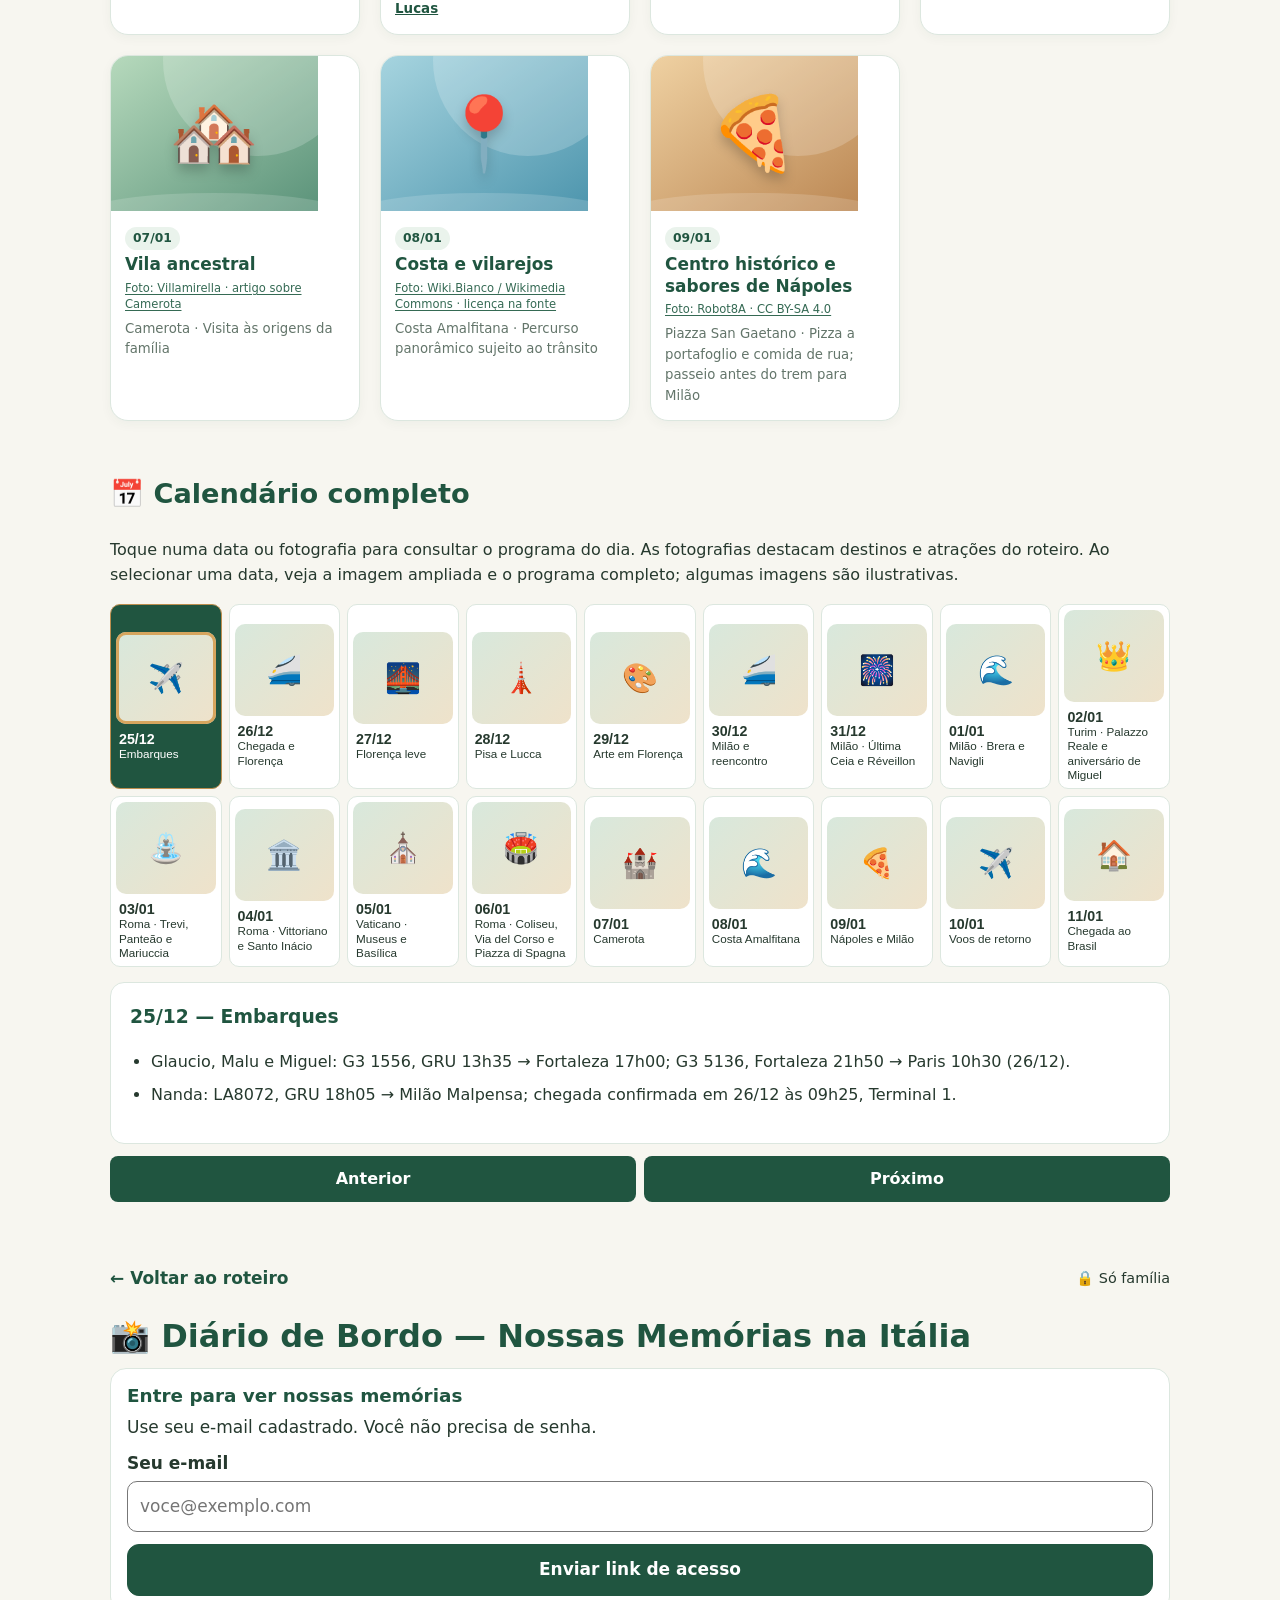
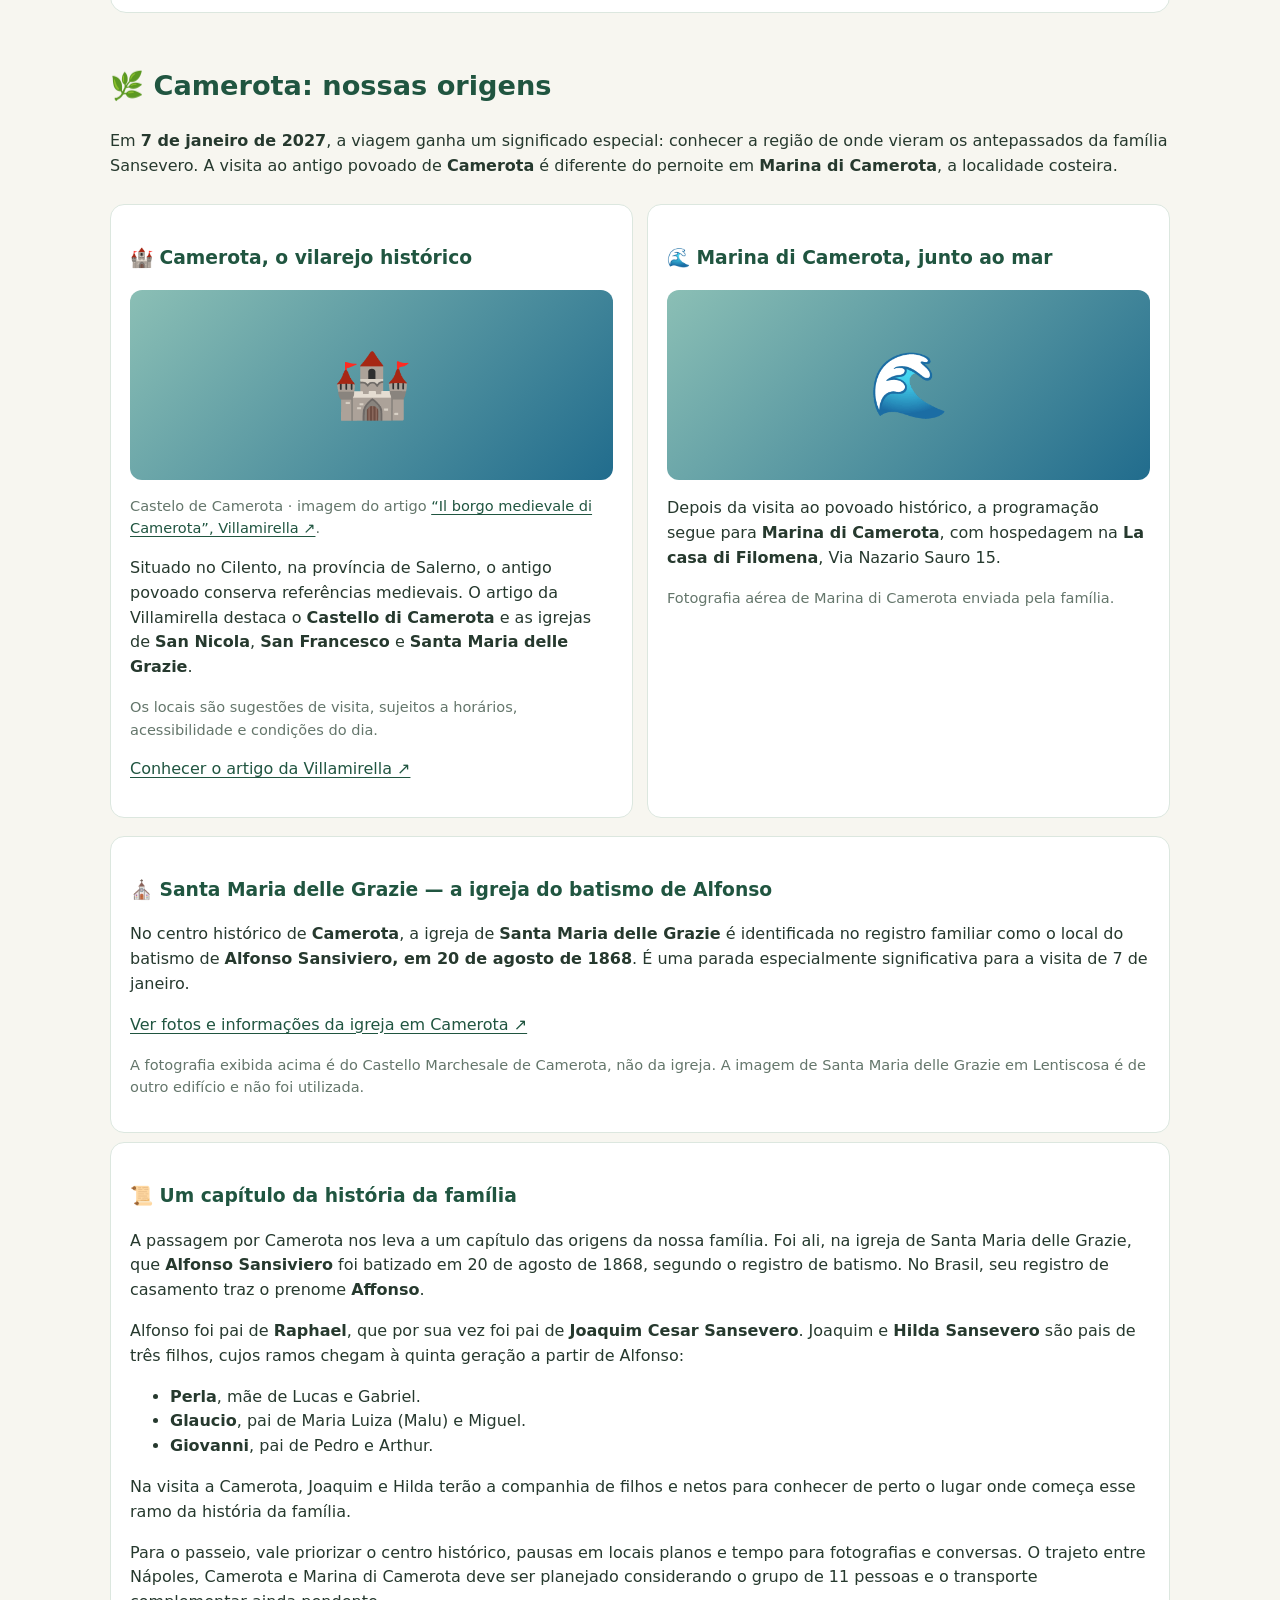
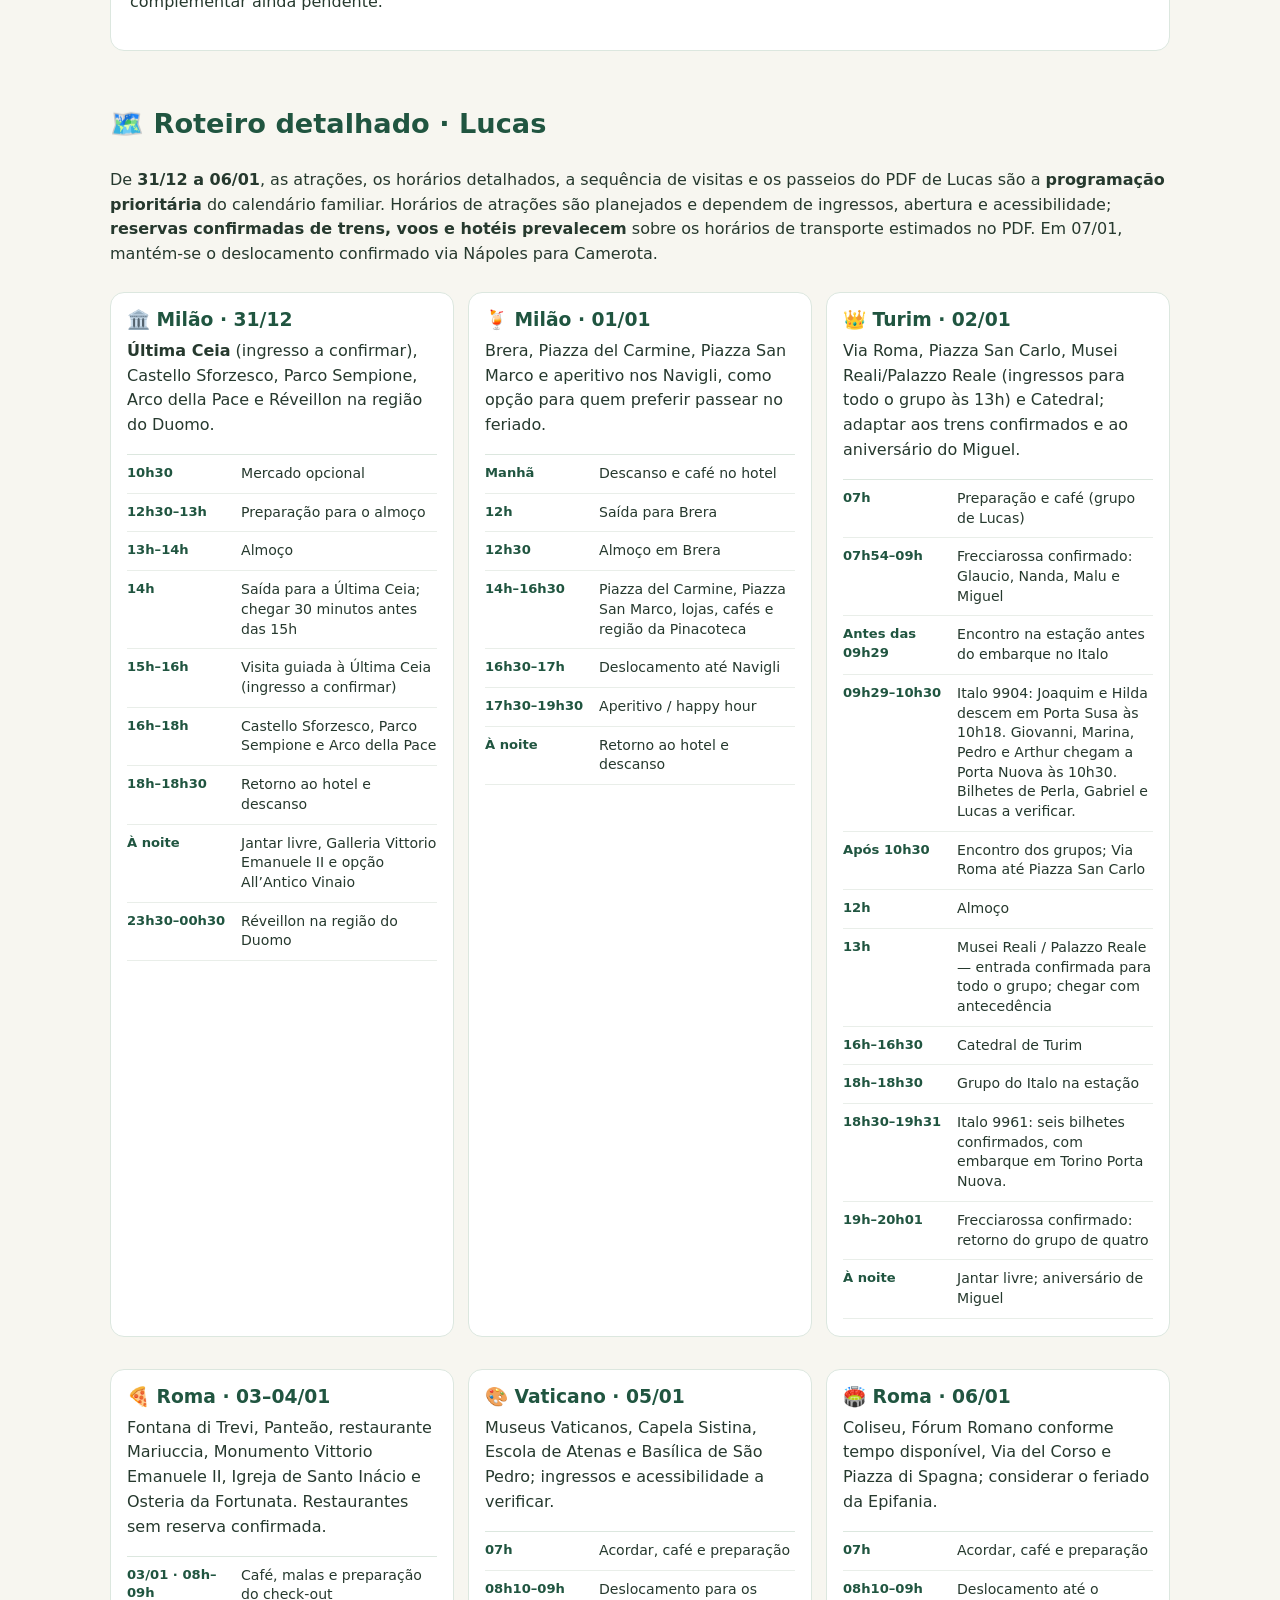
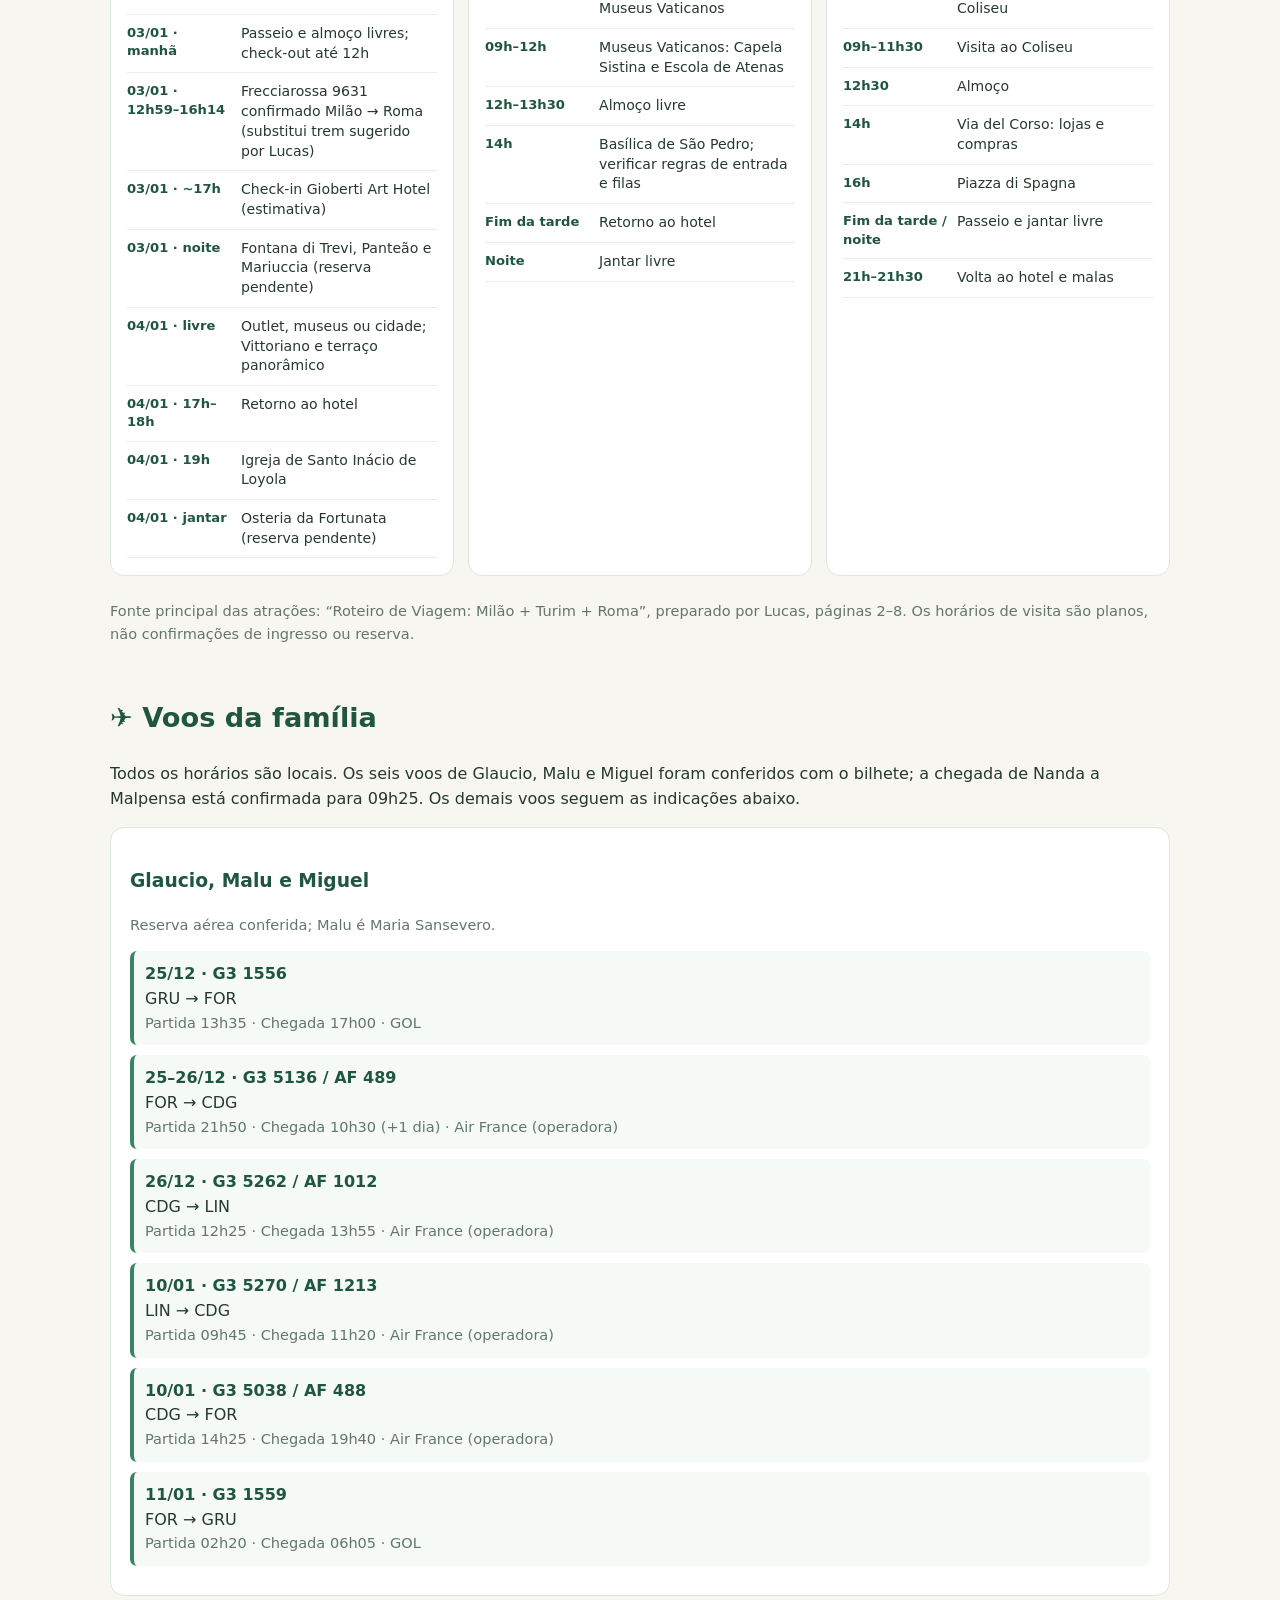
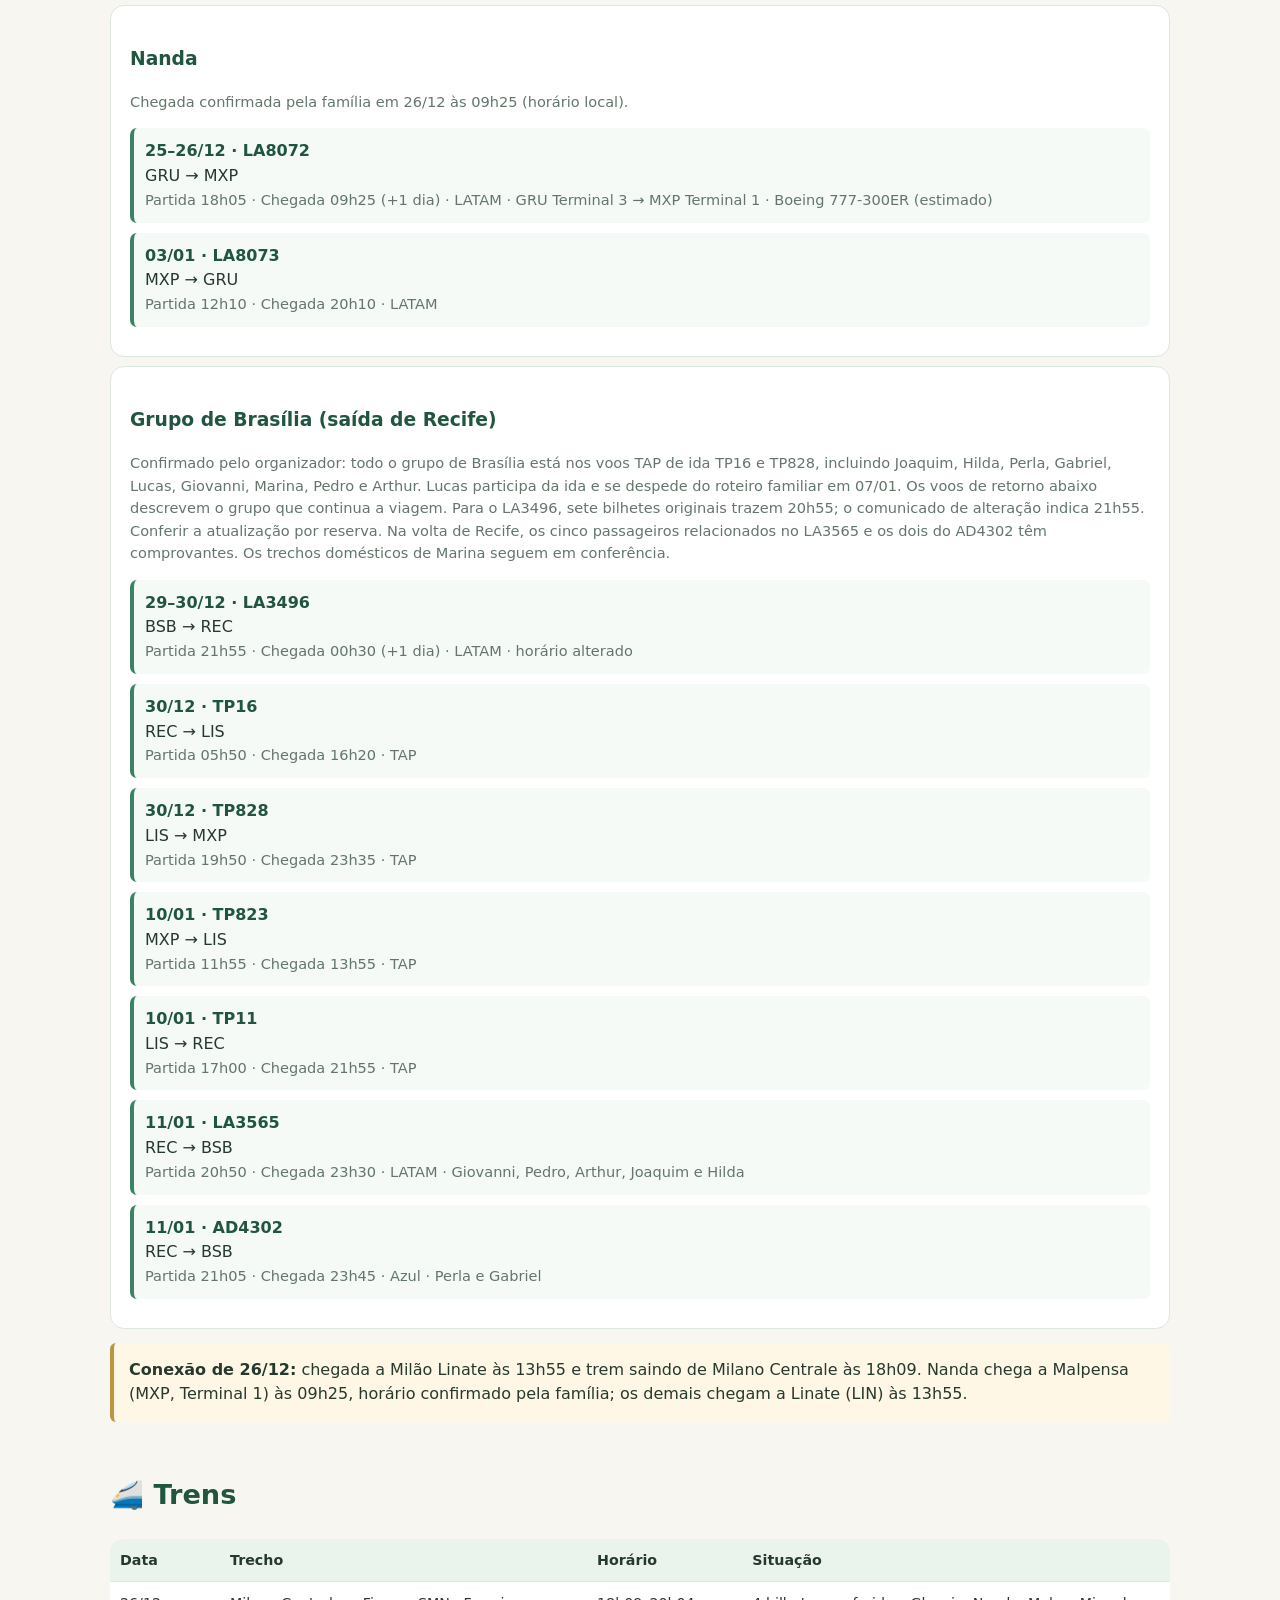
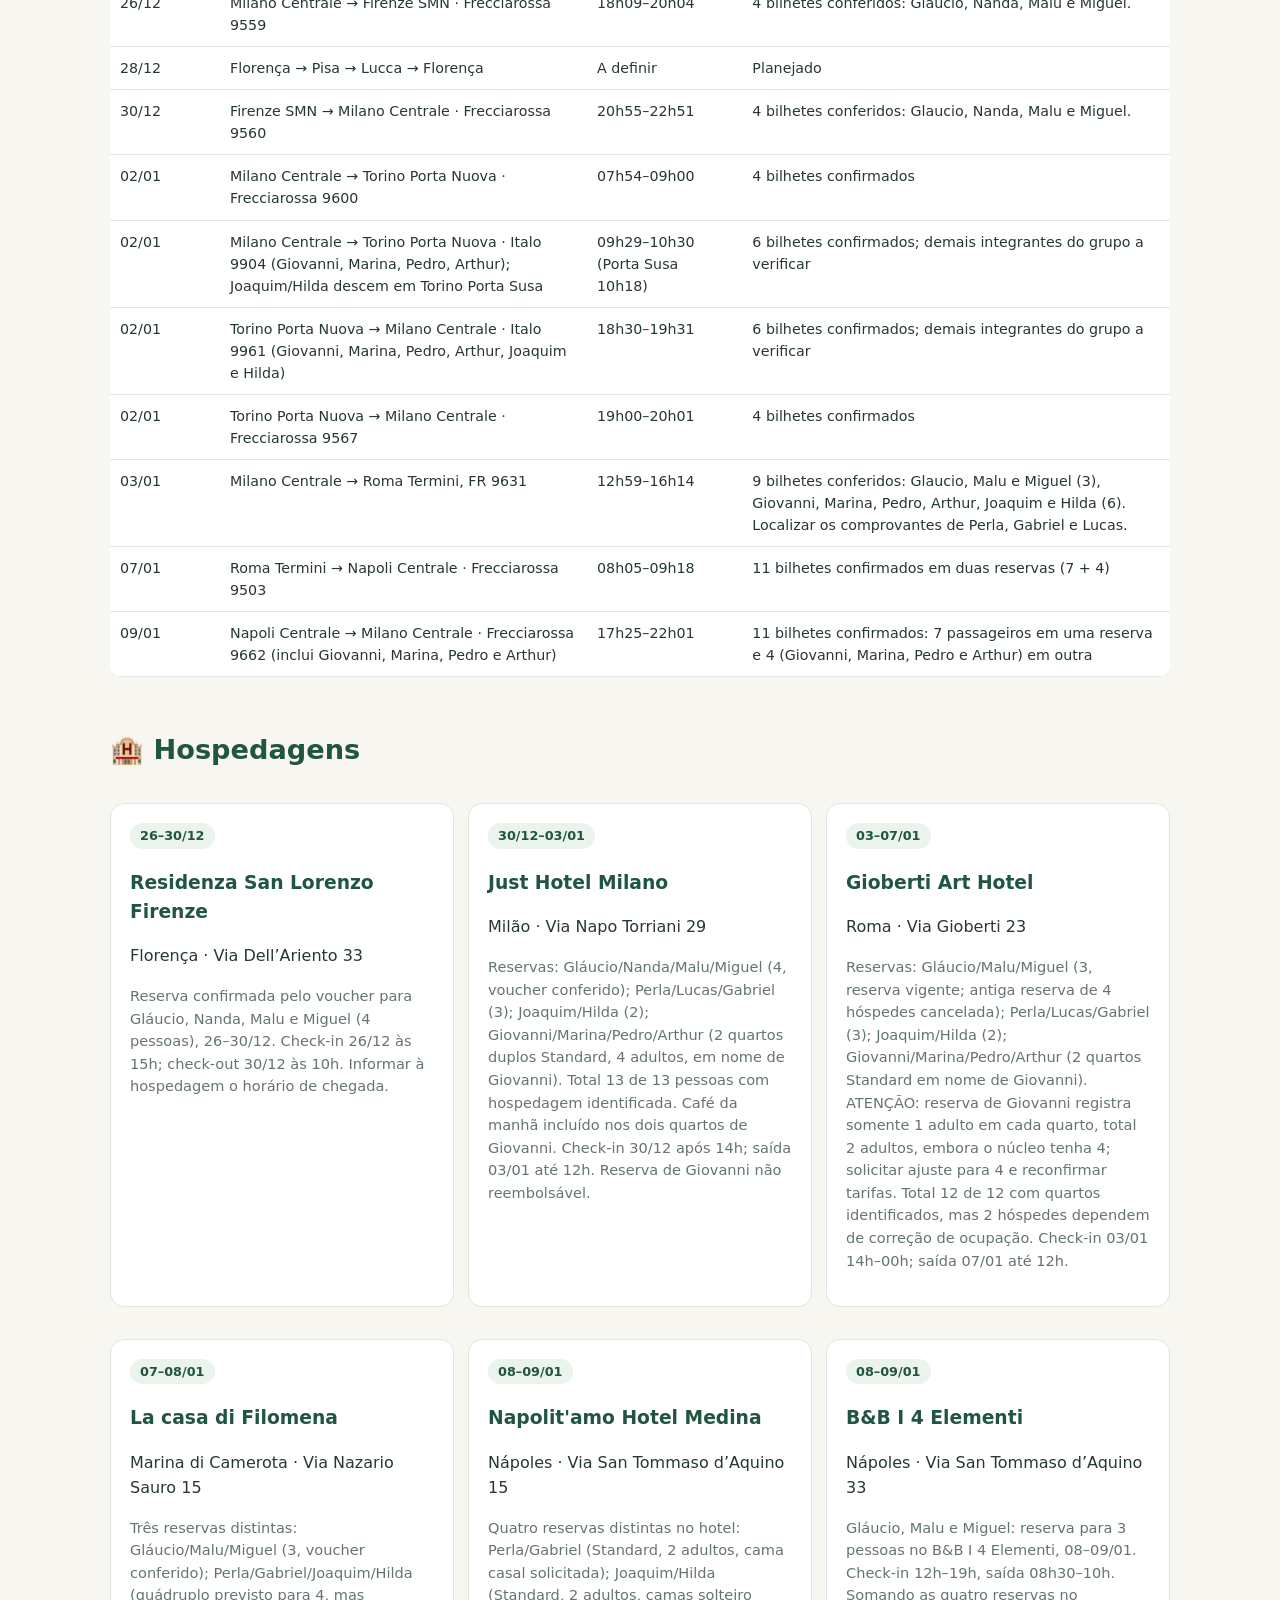
==== commit 3e922a44: "Add mobile diary composer, camera/gallery entry and focused app interface" ====
--- a/index.html
+++ b/index.html
@@ -96,9 +96,9 @@
 .mapa-legenda-turim{margin:.5em 0 0}.mapa-legenda-turim::before{content:"";display:inline-block;width:1.7em;margin-right:.45em;vertical-align:middle;border-top:3px dotted #a53434}
 .day-photo{height:92px;border-radius:10px;background:linear-gradient(135deg,#d8e8dc,#efe2ca)}.day-photo img{transition:transform .25s ease}.day:hover .day-photo img{transform:scale(1.055)}.day.active{border-color:#bc8e4e}.day.active .day-photo{outline:3px solid #d6a55e;outline-offset:-3px}.cal-feature{margin:0 0 17px;position:relative;border-radius:13px;overflow:hidden;background:#e7e4d8}.cal-feature img{display:block;width:100%;height:clamp(200px,32vw,335px);object-fit:cover}.cal-feature figcaption{position:absolute;bottom:0;left:0;right:0;padding:12px 17px;background:linear-gradient(transparent,#172d28c9);color:white;font-size:.94rem;font-weight:650}@media(max-width:550px){.day-photo{height:76px}.cal-feature img{height:220px}}.david-art img{object-fit:contain!important;background:#e8e2d8}.cal-feature img[src*="Michelangelo%27s%20David"]{object-fit:contain;background:#e8e2d8}.day-photo img[src*="Michelangelo%27s%20David"]{object-fit:contain;background:#e8e2d8}
 .intro-historia{background:linear-gradient(155deg,#fffdf7,#f0f5ec);border:1px solid #e3e7d9;border-radius:20px;padding:clamp(22px,4vw,46px);box-shadow:0 12px 35px #254c3220}.intro-cabecalho{border-bottom:1px solid #dce5d9;padding-bottom:18px;margin-bottom:22px}.intro-kicker{display:block;color:#6d7655;font-size:.82rem;letter-spacing:.13em;text-transform:uppercase;font-weight:800}.intro-historia h2{font-size:clamp(1.7rem,3.4vw,2.6rem);line-height:1.2;margin:12px 0}.intro-lead{font-size:clamp(1.1rem,2vw,1.32rem);font-family:Georgia,serif;font-style:italic;color:#50634d}.intro-corpo{max-width:820px;margin:auto}.intro-corpo p{line-height:1.78;margin:0 0 18px}.intro-corpo h3{margin:27px 0 10px;font-size:1.22rem}.intro-fecho{padding:20px 22px;background:#eaf0e5;border-left:4px solid #6d8b68;border-radius:9px}@media(max-width:550px){.intro-historia{border-radius:14px;padding:22px 18px}.intro-corpo p{line-height:1.67}}
-</style><link rel="stylesheet" href="./diario-bordo.css">
+</style><link rel="stylesheet" href="./diario-bordo.css?v=3">
 <meta name="robots" content="noindex,nofollow">
-</head><body><div style="background:#f5dfad;color:#483411;padding:12px;text-align:center;font:700 16px system-ui;position:relative;z-index:5">AMBIENTE DE TESTES · versão 2 — não é o roteiro oficial <a href="#diario-bordo" style="display:inline-block;background:#205540;color:#fff;padding:12px 18px;border-radius:8px;margin:6px;text-decoration:none;font-size:17px">📸 Abrir Diário de Bordo</a></div>
+</head><body><div class="diary-test-banner" style="background:#f5dfad;color:#483411;padding:12px;text-align:center;font:700 16px system-ui;position:relative;z-index:5">AMBIENTE DE TESTES · versão 3 — não é o roteiro oficial <a href="#diario-bordo" style="display:inline-block;background:#205540;color:#fff;padding:12px 18px;border-radius:8px;margin:6px;text-decoration:none;font-size:17px">📸 Abrir Diário de Bordo</a></div>
 <header><p>25 de dezembro de 2026 — 11 de janeiro de 2027</p><h1>🇮🇹 Conhecendo as Raízes — A Família Sansevero na Itália</h1><p>Florença · Pisa · Lucca · Milão · Turim · Roma · Camerota · Costa Amalfitana · Nápoles</p><p>18 dias · encontro de 13 familiares</p><p><a href="#diario-bordo" style="display:inline-block;padding:12px 20px;background:#fff;color:#205540;border-radius:9px;text-decoration:none;font-weight:700">📸 Acessar Diário de Bordo</a></p></header>
 <nav><div><a href="#introducao">Introdução</a><a href="#rota">Mapa</a><a href="#familia">Participantes</a><a href="#atracoes">Atrações</a><a href="#calendario">Calendário</a><a href="#diario-bordo">Diário de Bordo</a><a href="./operacao-camerota.html">Operação Camerota (teste)</a><a href="#origens-camerota">Origens</a><a href="#sugestoes-lucas">📋 Roteiro detalhado</a><a href="#voos">Voos</a><a href="#trens">Trens</a><a href="#hoteis">Hotéis</a><a href="#carro">Carro</a><a href="#pendencias">Pendências</a></div></nav>
 <main>
@@ -132,15 +132,23 @@
 <article class="atracao"><div class="atracao-art" style="--a:#efd1a2;--b:#bc8854"><img loading="lazy" decoding="async" src="https://upload.wikimedia.org/wikipedia/commons/thumb/d/dd/Folded_pizza_Naples.jpeg/960px-Folded_pizza_Naples.jpeg" alt="Pizza de rua no centro histórico de Nápoles" onerror="this.style.display='none'"><span class="pictograma" role="img" aria-label="Pizza napolitana">🍕</span></div><div class="atracao-body"><span class="data">09/01</span><h3>Centro histórico e sabores de Nápoles</h3><a class="foto-credito" href="https://commons.wikimedia.org/wiki/File:Folded%20pizza%20Naples.jpeg" target="_blank" rel="noopener noreferrer">Foto: Robot8A · CC BY-SA 4.0</a><div class="meta">Piazza San Gaetano · Pizza a portafoglio e comida de rua; passeio antes do trem para Milão</div></div></article></div></section>
 <section id="calendario"><h2>📅 Calendário completo</h2><p>Toque numa data ou fotografia para consultar o programa do dia. As fotografias destacam destinos e atrações do roteiro. Ao selecionar uma data, veja a imagem ampliada e o programa completo; algumas imagens são ilustrativas.</p><div id="dias" class="days"></div><div id="detalhe" class="detail"></div><div class="controls"><button class="action" onclick="mudarDia(-1)">Anterior</button><button class="action" onclick="mudarDia(1)">Próximo</button></div></section>
 <section id="diario-bordo" data-theme="classic" aria-labelledby="diary-title">
+<div class="diary-top"><a class="diary-back" href="#calendario">← Voltar ao roteiro</a><span class="diary-small">🔒 Só família</span></div>
 <h2 id="diary-title">📸 Diário de Bordo — Nossas Memórias na Itália</h2>
-<p>Uma coleção de memórias da nossa família, com acesso exclusivo aos viajantes autorizados.</p>
-<div class="diary-panel" id="diary-login"><h3>Entrar no diário</h3><p>Informe seu e-mail cadastrado. Não é necessário criar senha.</p><form id="diary-email-form"><label for="diary-email">Seu e-mail</label><input id="diary-email" type="email" autocomplete="email" required placeholder="voce@exemplo.com"><button type="submit">Enviar acesso por e-mail</button></form>
-<form id="diary-code-form" hidden><label for="diary-code">Código do e-mail (se recebido)</label><input id="diary-code" inputmode="numeric" autocomplete="one-time-code" pattern="[0-9]{6,8}" required><button type="submit">Entrar com código</button></form></div>
-<p role="status" aria-live="polite"></p>
-<div id="diary-private" hidden><div class="diary-panel"><p>Olá, <strong id="diary-name"></strong>!</p><button type="button" id="diary-logout" class="diary-secondary">Sair do diário</button></div>
-<div class="diary-panel"><h3>Compartilhar uma memória</h3><form id="diary-publish"><div class="diary-fields"><div><label for="diary-date">Data da memória</label><input id="diary-date" type="date" required></div><div><label for="diary-city">Cidade</label><input id="diary-city" type="text" maxlength="100" required placeholder="Ex.: Camerota"></div></div><label for="diary-story">Relato ou legenda</label><textarea id="diary-story" maxlength="12000" placeholder="Conte um pouco sobre esse momento…"></textarea><label for="diary-files">Selecionar fotos (até 20)</label><input id="diary-files" type="file" accept="image/*" multiple><p>As imagens serão comprimidas automaticamente. JPEG e PNG são recomendados.</p><button type="submit">Publicar memória</button></form></div>
-<div><h3>Galeria de memórias</h3><button type="button" id="diary-refresh" class="diary-secondary">Atualizar galeria</button><div id="diary-gallery"></div></div></div>
-<dialog id="diary-full" aria-label="Visualização ampliada"><button type="button" id="diary-full-close">Fechar foto</button><img alt=""></dialog>
+<div id="diary-login" class="diary-panel"><h3>Entre para ver nossas memórias</h3><p>Use seu e-mail cadastrado. Você não precisa de senha.</p><form id="diary-email-form"><label for="diary-email">Seu e-mail</label><input id="diary-email" type="email" autocomplete="email" autocapitalize="none" spellcheck="false" required placeholder="voce@exemplo.com"><button class="diary-wide" type="submit">Enviar link de acesso</button></form>
+<form id="diary-code-form" hidden><label for="diary-code">Código recebido (se houver)</label><input id="diary-code" inputmode="numeric" autocomplete="one-time-code" pattern="[0-9]{6,8}" required><button class="diary-wide" type="submit">Entrar com código</button></form></div>
+<div id="diary-private" hidden>
+<div class="diary-top"><span>Olá, <strong id="diary-name"></strong>!</span><button type="button" id="diary-logout" class="diary-secondary">Sair</button></div>
+<div id="diary-feed"><button type="button" id="diary-new-top" class="diary-wide">＋ Nova memória</button><div class="diary-feed-head"><h3>Nossas memórias</h3><button type="button" id="diary-refresh" class="diary-secondary">↻ Atualizar</button></div><div id="diary-gallery"></div><button id="diary-more" type="button" class="diary-wide diary-secondary" hidden>Ver mais memórias</button></div>
+<div id="diary-composer" class="diary-panel" hidden><h3>Nova memória</h3><form id="diary-publish">
+<p>Escolha fotos ou escreva um relato.</p><div class="diary-picker"><label class="diary-pick"><span>📷 Câmera</span><input id="diary-camera" type="file" accept="image/*" capture="environment" aria-label="Tirar uma foto"></label><label class="diary-pick diary-secondary"><span>▧ Galeria</span><input id="diary-files" type="file" accept="image/*" multiple aria-label="Selecionar fotos da galeria"></label></div>
+<div class="diary-small" id="diary-photo-count" aria-live="polite">Até 20 fotos · compressão automática</div><div id="diary-preview" class="diary-preview"></div>
+<label for="diary-story">Legenda ou relato (opcional)</label><textarea id="diary-story" maxlength="12000" placeholder="O que aconteceu de especial?"></textarea>
+<div class="diary-fields"><div><label for="diary-city">Cidade</label><input id="diary-city" list="diary-cities" type="text" maxlength="100" required placeholder="Ex.: Camerota"><datalist id="diary-cities"><option value="Milão"></option><option value="Florença"></option><option value="Pisa"></option><option value="Lucca"></option><option value="Turim"></option><option value="Roma"></option><option value="Nápoles"></option><option value="Camerota"></option><option value="Marina di Camerota"></option><option value="Costa Amalfitana"></option><option value="Brasil"></option></datalist></div><div><label for="diary-date">Data</label><input id="diary-date" type="date" required></div></div>
+<div id="diary-progress-wrap" class="diary-progress-wrap" hidden><progress id="diary-progress" class="diary-progress" max="100" value="0" aria-label="Progresso da publicação"></progress><div id="diary-progress-text" class="diary-small"></div></div>
+<button type="submit" class="diary-wide" id="diary-submit">Publicar memória</button><button type="button" id="diary-cancel" class="diary-wide diary-secondary">Voltar às memórias</button></form></div>
+<div class="diary-bottom"><button type="button" id="diary-tab-feed" class="diary-secondary">▤ Memórias</button><button type="button" id="diary-tab-new">＋ Publicar</button></div></div>
+<p role="status" aria-live="polite" aria-atomic="true"></p>
+<dialog id="diary-full" aria-label="Visualização de fotografia"><div class="diary-tools"><button type="button" id="diary-full-close">✕ Fechar</button><button type="button" id="diary-full-download">↓ Baixar foto</button></div><img id="diary-full-image" alt=""><p id="diary-full-label" aria-live="polite"></p><div class="diary-tools"><button type="button" id="diary-full-prev">← Anterior</button><button type="button" id="diary-full-next">Próxima →</button></div></dialog>
 </section>
 
 <section id="origens-camerota"><h2>🌿 Camerota: nossas origens</h2><p>Em <strong>7 de janeiro de 2027</strong>, a viagem ganha um significado especial: conhecer a região de onde vieram os antepassados da família Sansevero. A visita ao antigo povoado de <strong>Camerota</strong> é diferente do pernoite em <strong>Marina di Camerota</strong>, a localidade costeira.</p>
@@ -194,5 +202,5 @@
 $("filtroCategoria").addEventListener("change",mostrarPendencias);$("filtroStatus").addEventListener("change",mostrarPendencias);
 mostrarDia();mostrarVoos();mostrarTrens();mostrarHoteis();carregarPendencias();
 
-</script><script type="module" src="./diario-bordo.js"></script>
+</script><script type="module" src="./diario-bordo.js?v=3"></script>
 </body></html>
--- a/diario-bordo.css
+++ b/diario-bordo.css
@@ -1,24 +1,64 @@
-#diario-bordo{--diary-accent:#205540;--diary-surface:#fff;--diary-ink:#26392e;--diary-border:#dce7df;color:var(--diary-ink)}
-#diario-bordo[data-theme="mission"]{--diary-accent:#8f3928;--diary-surface:#fff7e6;--diary-ink:#422f24;--diary-border:#cfae7d}
+
+/* Mobile-first diary, isolated from the itinerary. */
+#diario-bordo{--diary-accent:#205540;--diary-surface:#fff;--diary-ink:#26392e;--diary-border:#dce7df;--diary-bg:#f7f6f0;color:var(--diary-ink);font:17px/1.45 system-ui,-apple-system,sans-serif;letter-spacing:normal;text-transform:none}
+#diario-bordo[data-theme="mission"]{--diary-accent:#853d2b;--diary-surface:#fffaf0;--diary-ink:#422f24;--diary-border:#cfae7d;--diary-bg:#f7ebd7}
 #diario-bordo [hidden]{display:none!important}
-#diario-bordo .diary-panel{background:var(--diary-surface);border:1px solid var(--diary-border);border-radius:14px;padding:clamp(14px,3vw,24px);margin:12px 0;color:var(--diary-ink)}
-#diario-bordo h2,#diario-bordo h3{color:var(--diary-accent)}
+#diario-bordo *{box-sizing:border-box;min-width:0}
+#diario-bordo h2,#diario-bordo h3{color:var(--diary-accent);font-family:inherit;letter-spacing:normal;text-transform:none;line-height:1.2;margin:0 0 8px}
+#diario-bordo h2{font-size:clamp(1.45rem,5vw,2rem)}
+#diario-bordo h3{font-size:1.15rem}
+#diario-bordo p{margin:6px 0 12px}
+#diario-bordo .diary-panel{background:var(--diary-surface);border:1px solid var(--diary-border);border-radius:16px;padding:16px;margin:12px 0;color:var(--diary-ink)}
+#diario-bordo .diary-top{display:flex;justify-content:space-between;align-items:center;gap:10px;margin:0 0 15px}
+#diario-bordo .diary-back{display:inline-flex;align-items:center;min-height:48px;color:var(--diary-accent);font-weight:700;text-decoration:none}
+#diario-bordo .diary-small{font-size:.9rem;color:var(--diary-ink)}
 #diario-bordo label{display:block;font-weight:700;margin:12px 0 5px}
-#diario-bordo input,#diario-bordo textarea{display:block;width:100%;box-sizing:border-box;border:1px solid #777;border-radius:8px;padding:12px;font:inherit;font-size:16px;background:#fff;color:#222;min-height:48px}
-#diario-bordo textarea{resize:vertical;min-height:110px}
-#diario-bordo button{min-height:48px;padding:10px 16px;margin:6px 4px 6px 0;border-radius:8px;border:1px solid var(--diary-accent);background:var(--diary-accent);color:white;font:inherit;font-weight:700;cursor:pointer}
-#diario-bordo button.diary-secondary{background:#fff;color:var(--diary-accent)}
+#diario-bordo input:not([type=file]),#diario-bordo textarea{display:block;width:100%;border:1px solid #777;border-radius:10px;padding:12px;font:inherit;font-size:17px;background:#fff;color:#222;min-height:50px;max-width:100%}
+#diario-bordo textarea{resize:vertical;min-height:88px}
+#diario-bordo button,#diario-bordo .diary-pick{min-height:52px;padding:12px 16px;margin:0;border-radius:12px;border:1px solid var(--diary-accent);background:var(--diary-accent);color:white;font:inherit;font-weight:700;cursor:pointer;line-height:1.2;letter-spacing:normal;text-transform:none}
+#diario-bordo button.diary-secondary,#diario-bordo .diary-pick.diary-secondary{background:var(--diary-surface);color:var(--diary-accent)}
 #diario-bordo button:disabled{opacity:.55;cursor:wait}
 #diario-bordo :focus-visible{outline:3px solid #bc843b;outline-offset:3px}
-#diario-bordo .diary-fields{display:grid;grid-template-columns:repeat(auto-fit,minmax(min(100%,220px),1fr));gap:12px}
-#diario-bordo .diary-grid{display:grid;grid-template-columns:repeat(auto-fit,minmax(min(100%,180px),1fr));gap:12px}
-#diario-bordo .diary-photo{min-width:0;margin:0}
-#diario-bordo .diary-photo button{width:100%;padding:0;overflow:hidden;background:#fff;border:0;display:block}
-#diario-bordo .diary-photo img{display:block;width:100%;aspect-ratio:4/3;object-fit:cover;border-radius:8px}
-#diario-bordo .diary-photo .diary-secondary{width:auto;padding:10px 16px}
+#diario-bordo .diary-wide{width:100%;margin-top:12px}
+#diario-bordo .diary-tools{display:flex;gap:10px;align-items:center;flex-wrap:wrap}
+#diario-bordo .diary-tools>*{flex:1}
+#diario-bordo .diary-fields{display:grid;grid-template-columns:1fr 1fr;gap:10px}
+#diario-bordo .diary-picker{display:grid;grid-template-columns:1fr 1fr;gap:10px;margin:8px 0}
+#diario-bordo .diary-pick{display:flex;align-items:center;justify-content:center;gap:6px;position:relative;text-align:center;min-height:66px;margin:0;overflow:hidden}
+#diario-bordo .diary-pick input{position:absolute;inset:0;width:100%;height:100%;opacity:0;cursor:pointer}
+#diario-bordo .diary-pick:focus-within{outline:3px solid #bc843b;outline-offset:3px}
+#diario-bordo .diary-preview{display:grid;grid-template-columns:repeat(auto-fill,minmax(85px,1fr));gap:8px;margin:10px 0}
+#diario-bordo .diary-preview figure{margin:0;position:relative}
+#diario-bordo .diary-preview img{width:100%;aspect-ratio:1;object-fit:cover;border-radius:10px;display:block}
+#diario-bordo .diary-preview button{position:absolute;right:2px;top:2px;min-height:44px;width:44px;padding:0;border:2px solid #fff;background:#222e;color:#fff;border-radius:50%}
+#diario-bordo .diary-feed-head{display:flex;align-items:center;justify-content:space-between;gap:12px;margin:14px 0}
+#diario-bordo .diary-grid{display:grid;grid-template-columns:repeat(2,minmax(0,1fr));gap:5px;margin:10px -8px}
+#diario-bordo .diary-grid.single{grid-template-columns:1fr}
+#diario-bordo .diary-photo{margin:0;min-width:0}
+#diario-bordo .diary-photo button{width:100%;padding:0;overflow:hidden;background:#e7e7e1;color:var(--diary-ink);border:0;display:block;border-radius:8px;min-height:100px}
+#diario-bordo .diary-photo img{display:block;width:100%;aspect-ratio:1;object-fit:cover;border-radius:8px}
+#diario-bordo .diary-grid.single img{aspect-ratio:4/3}
+#diario-bordo .diary-meta{font-size:.9rem;color:var(--diary-ink);margin:0 0 6px}
 #diario-bordo .diary-story{white-space:pre-wrap;overflow-wrap:anywhere}
-#diario-bordo [role=status]{min-height:1.4em;font-weight:600;overflow-wrap:anywhere}
-#diario-bordo dialog{max-width:min(96vw,1000px);max-height:96vh;padding:12px;border:0;border-radius:12px;background:#fff;color:#222}
-#diario-bordo dialog::backdrop{background:#000d}
-#diario-bordo dialog img{display:block;max-width:90vw;max-height:76vh;object-fit:contain;margin:auto}
-@media(max-width:540px){#diario-bordo .diary-grid{grid-template-columns:repeat(2,minmax(0,1fr))}#diario-bordo .diary-photo .diary-secondary{width:100%;padding:8px}#diario-bordo .diary-panel{padding:14px}}+#diario-bordo .diary-post{margin:12px 0;padding:15px}
+#diario-bordo .diary-delete{font-size:.9rem;min-height:44px}
+#diario-bordo [role=status]{overflow-wrap:anywhere;font-weight:600}
+#diario-bordo [role=status]:empty{display:none}
+#diario-bordo .diary-progress{width:100%;height:14px;accent-color:var(--diary-accent)}
+#diario-bordo .diary-progress-wrap{margin:12px 0}
+#diario-bordo .diary-bottom{display:grid;grid-template-columns:1fr 1fr;gap:8px;position:sticky;bottom:0;z-index:4;padding:10px 0 calc(10px + env(safe-area-inset-bottom));background:var(--diary-bg);border-top:1px solid var(--diary-border);margin-top:18px}
+#diario-bordo .diary-bottom button{min-height:56px}
+#diario-bordo dialog{width:min(100%,920px);max-width:100%;max-height:100dvh;padding:12px;border:0;border-radius:14px;background:#171717;color:#fff;margin:auto;overflow:auto}
+#diario-bordo dialog::backdrop{background:#000e}
+#diario-bordo dialog img{display:block;width:100%;height:auto;max-height:68dvh;object-fit:contain;margin:10px auto}
+#diario-bordo dialog .diary-tools{justify-content:space-between}
+#diario-bordo dialog button{background:#303030;color:#fff;border-color:#888}
+#diario-bordo #diary-full-label{text-align:center;color:white}
+body.diary-app{background:#f7f6f0!important}
+body.diary-app>header,body.diary-app>nav,body.diary-app>footer,body.diary-app>.diary-test-banner{display:none!important}
+body.diary-app>main>:not(#diario-bordo){display:none!important}
+body.diary-app>main{max-width:720px!important;padding:12px 12px 0!important;margin:0 auto!important}
+body.diary-app #diario-bordo{margin:0!important;scroll-margin-top:0!important;padding:8px 0 0!important}
+body.diary-app #diario-bordo .diary-back{display:inline-flex}
+@media(max-width:540px){#diario-bordo .diary-panel{padding:14px}#diario-bordo .diary-fields{grid-template-columns:1fr}#diario-bordo .diary-feed-head button{font-size:.9rem}#diario-bordo .diary-grid{margin:10px -5px}body.diary-app #diario-bordo .diary-bottom{position:sticky;bottom:0}}
+@media(min-width:721px){#diario-bordo .diary-grid:not(.single){grid-template-columns:repeat(3,minmax(0,1fr))}}
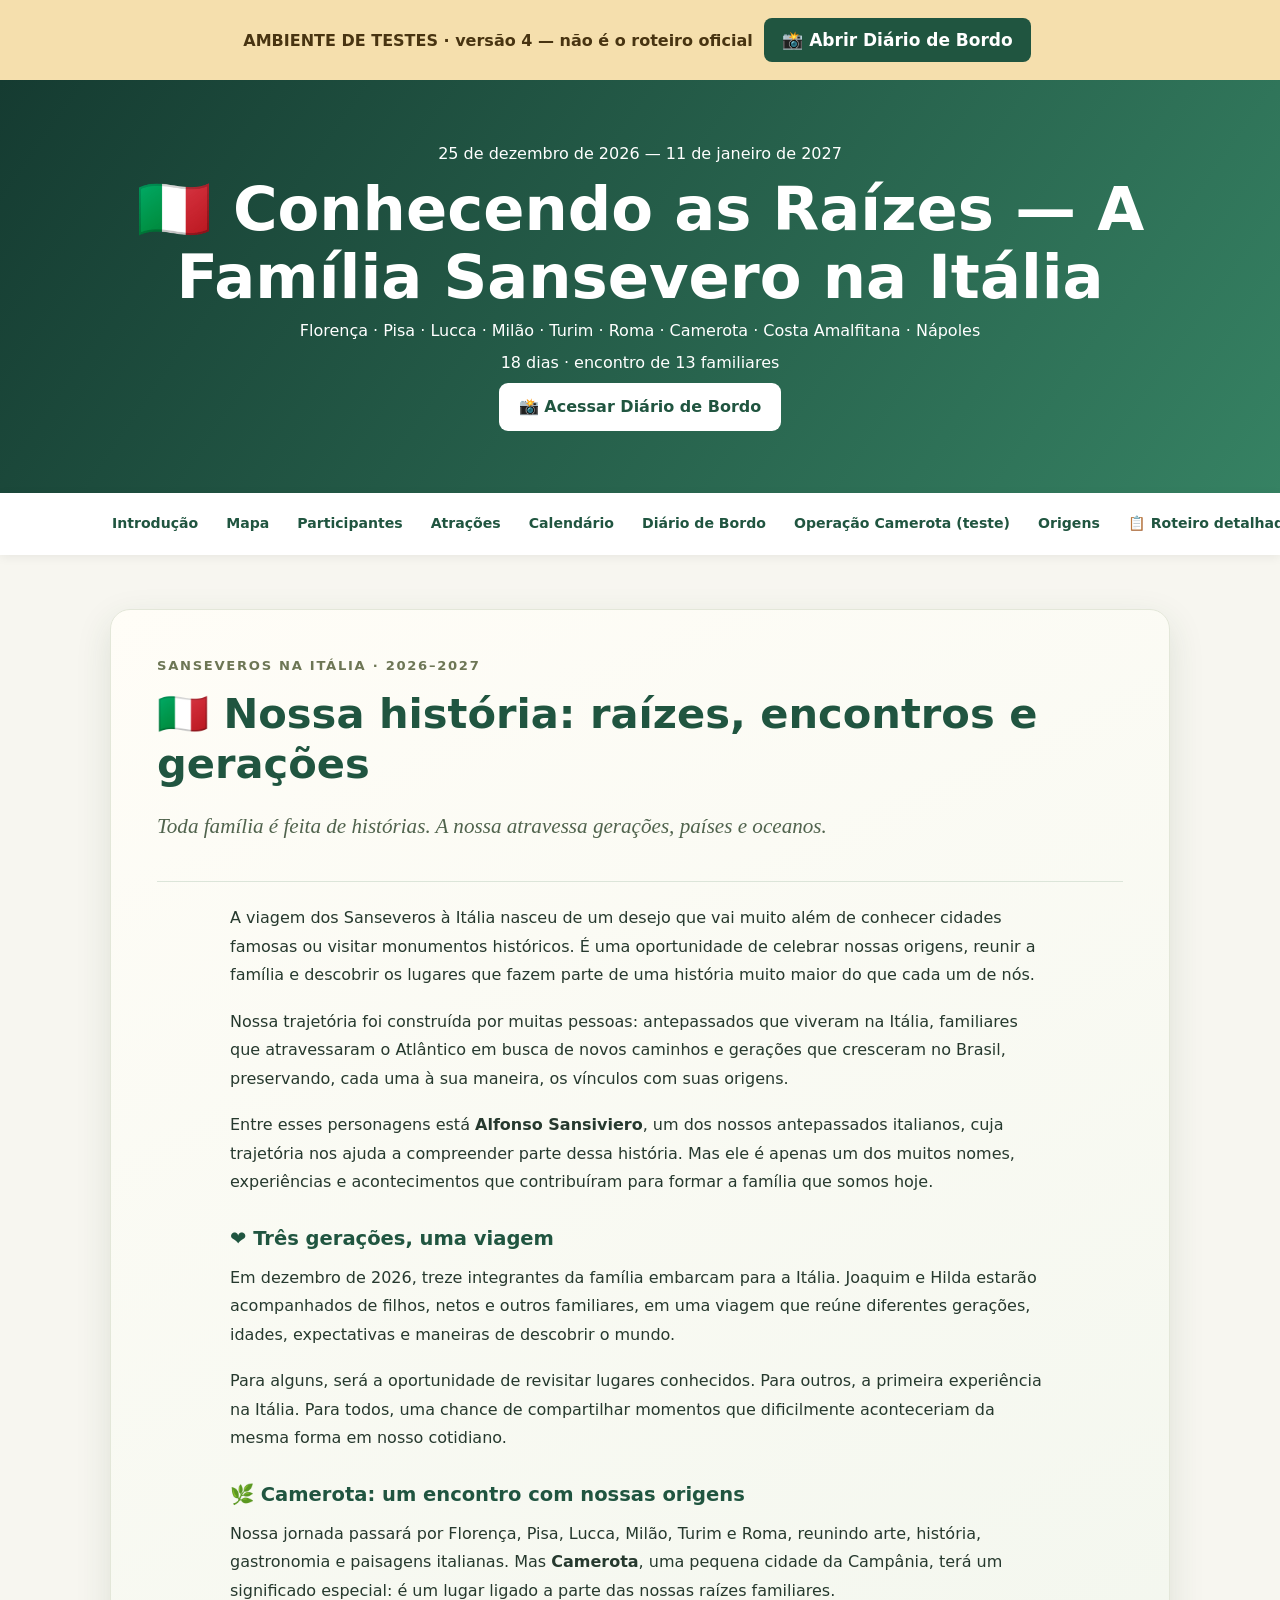
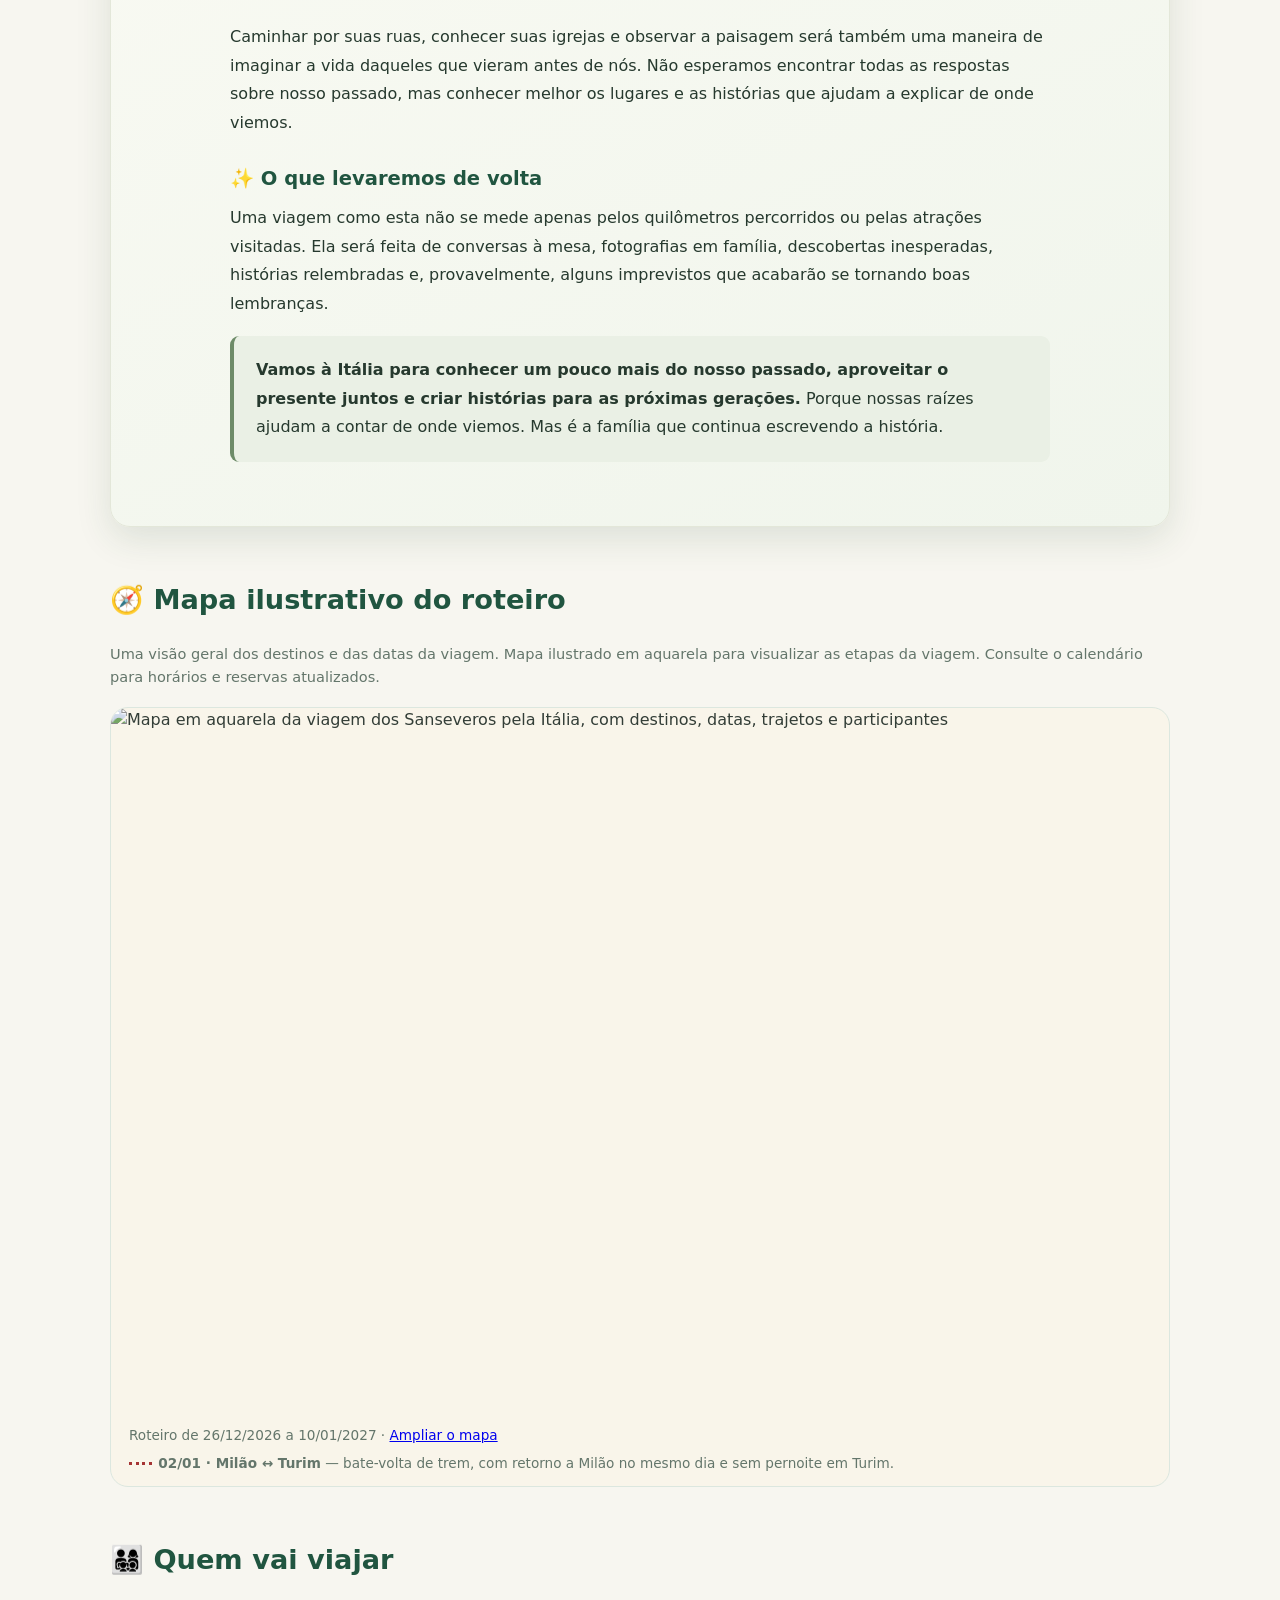
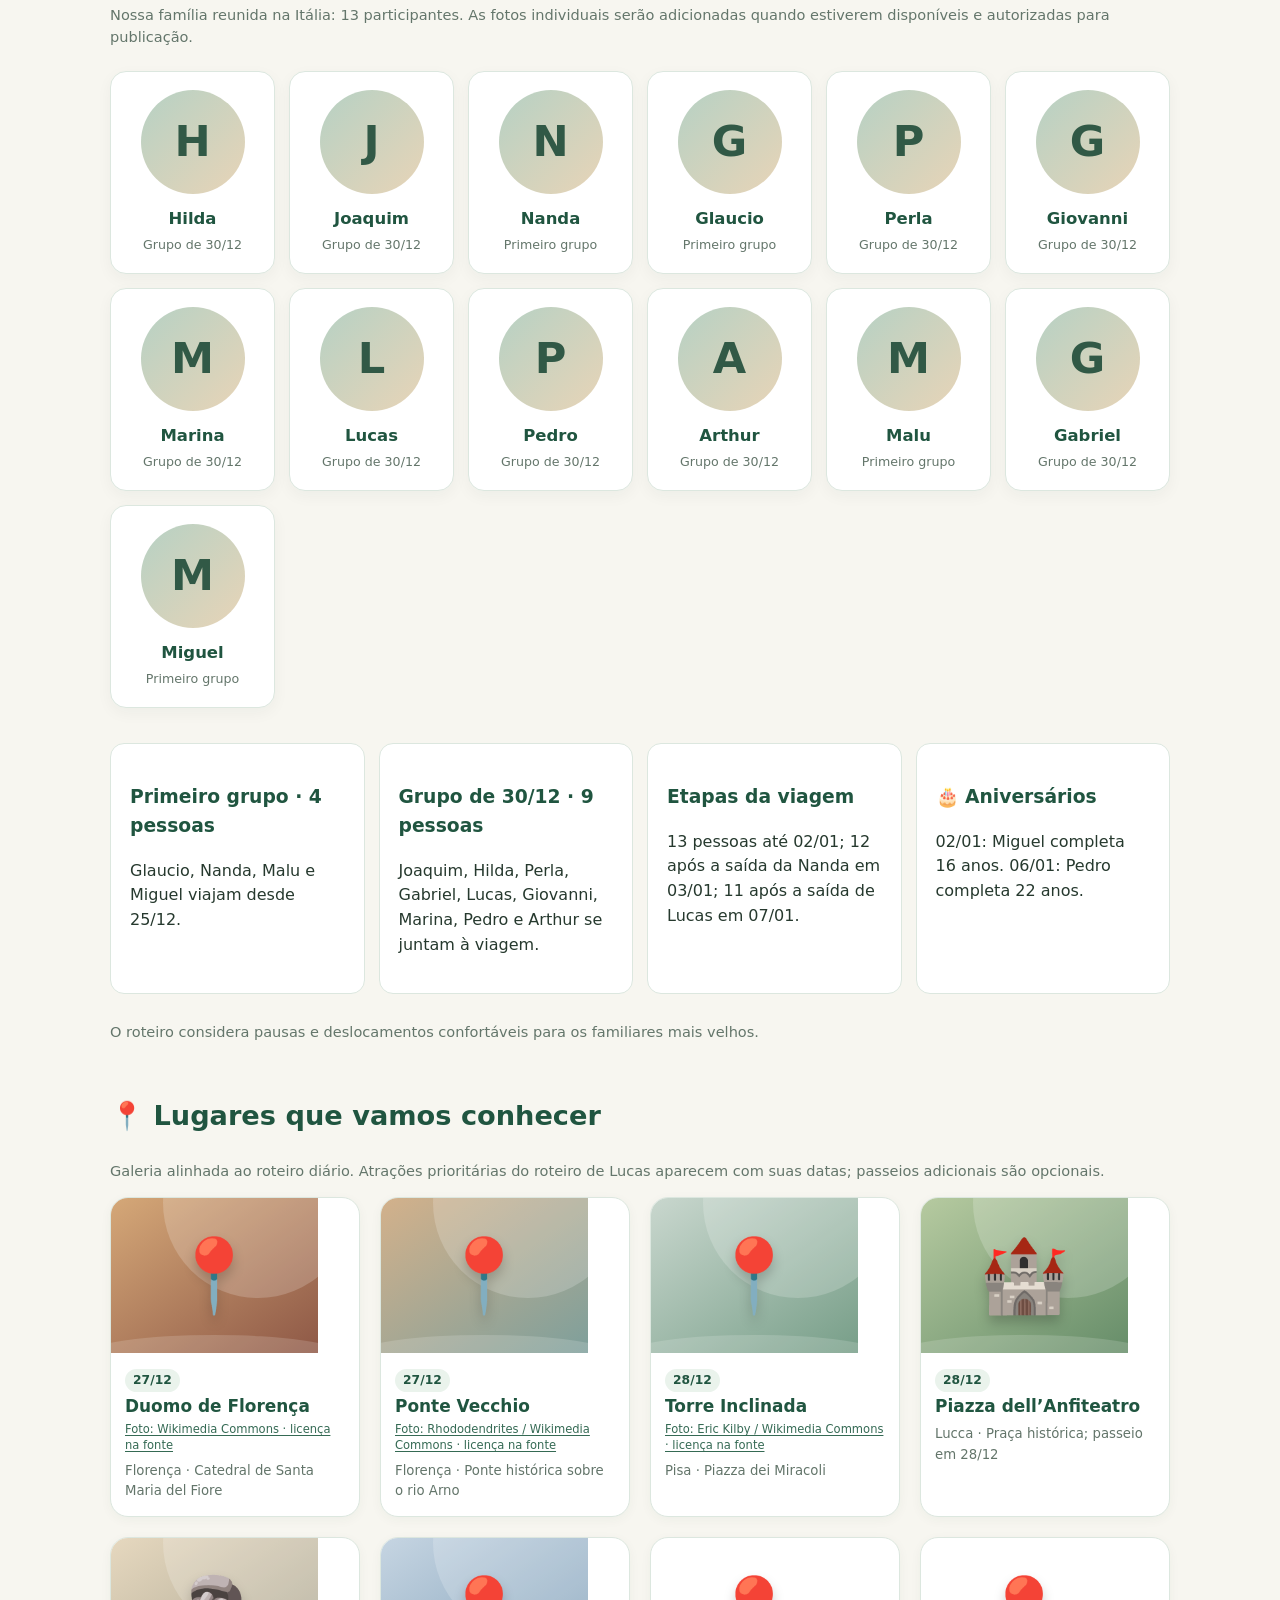
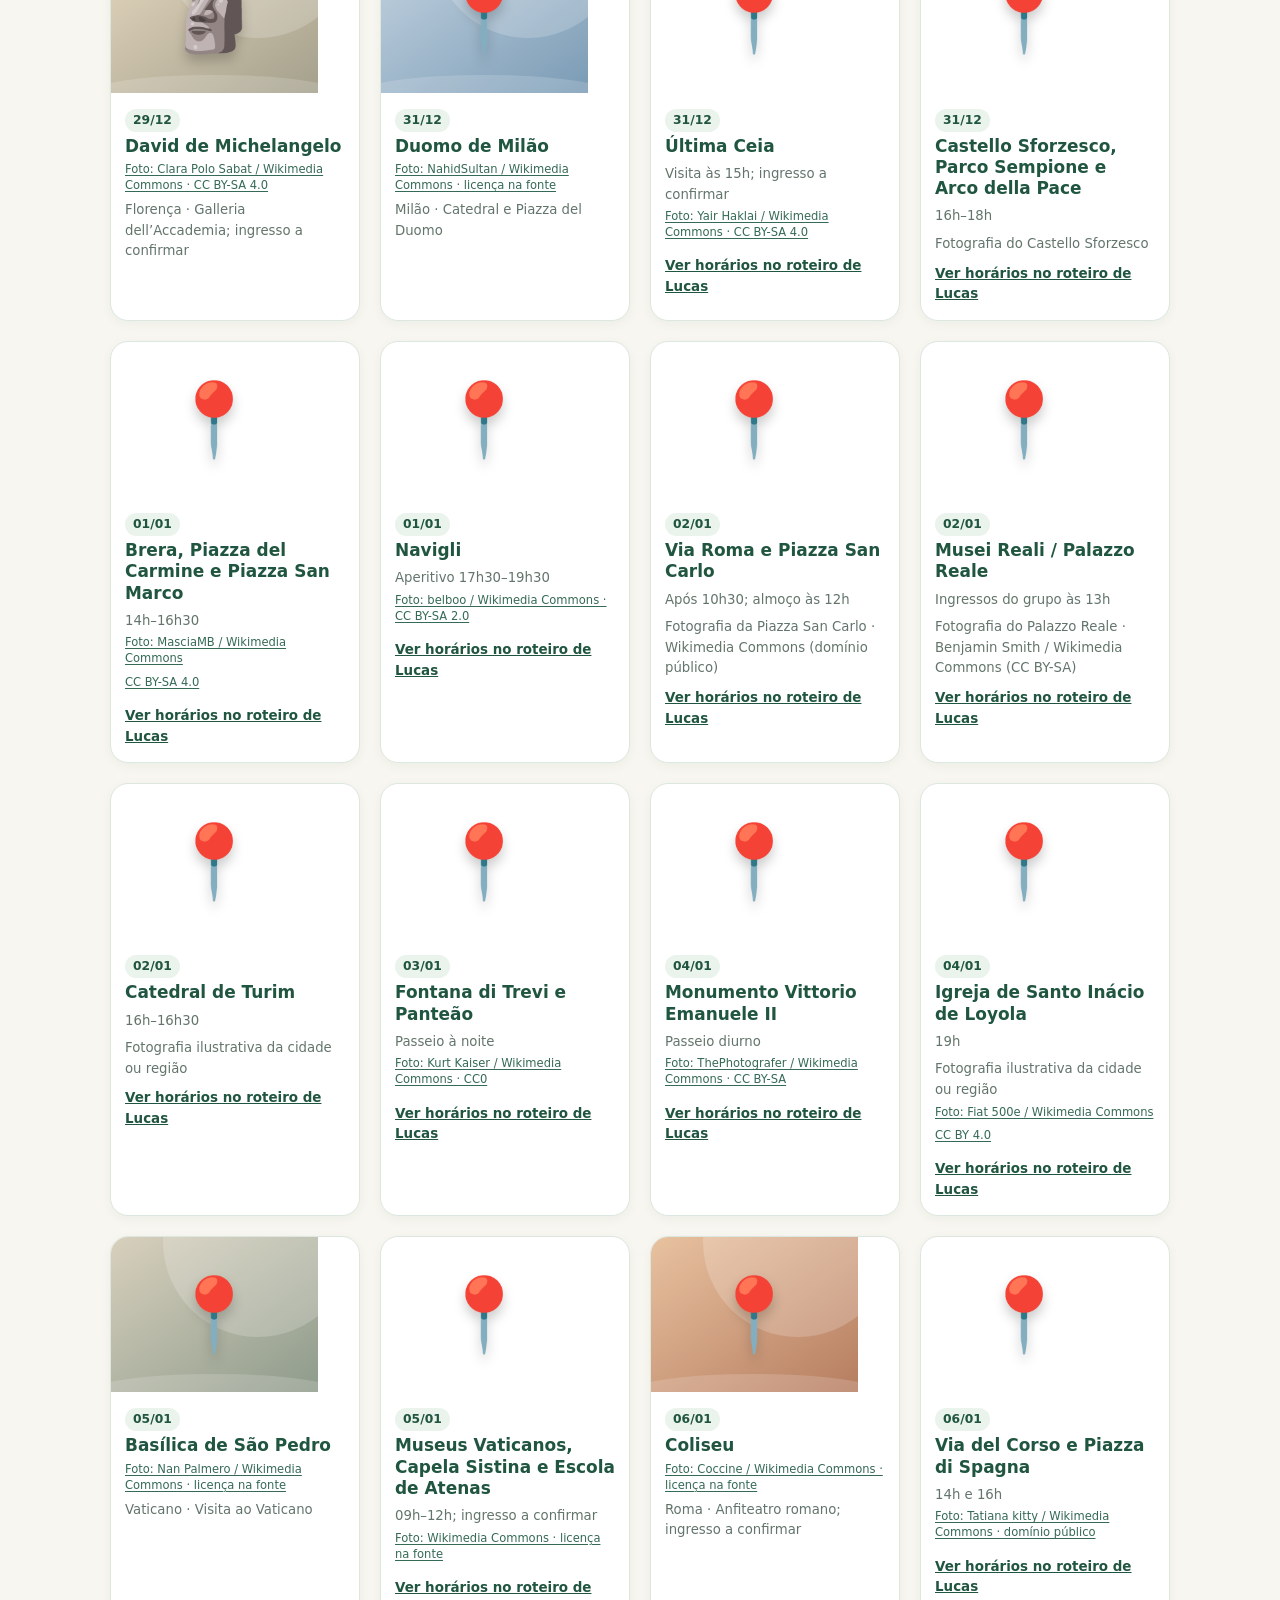
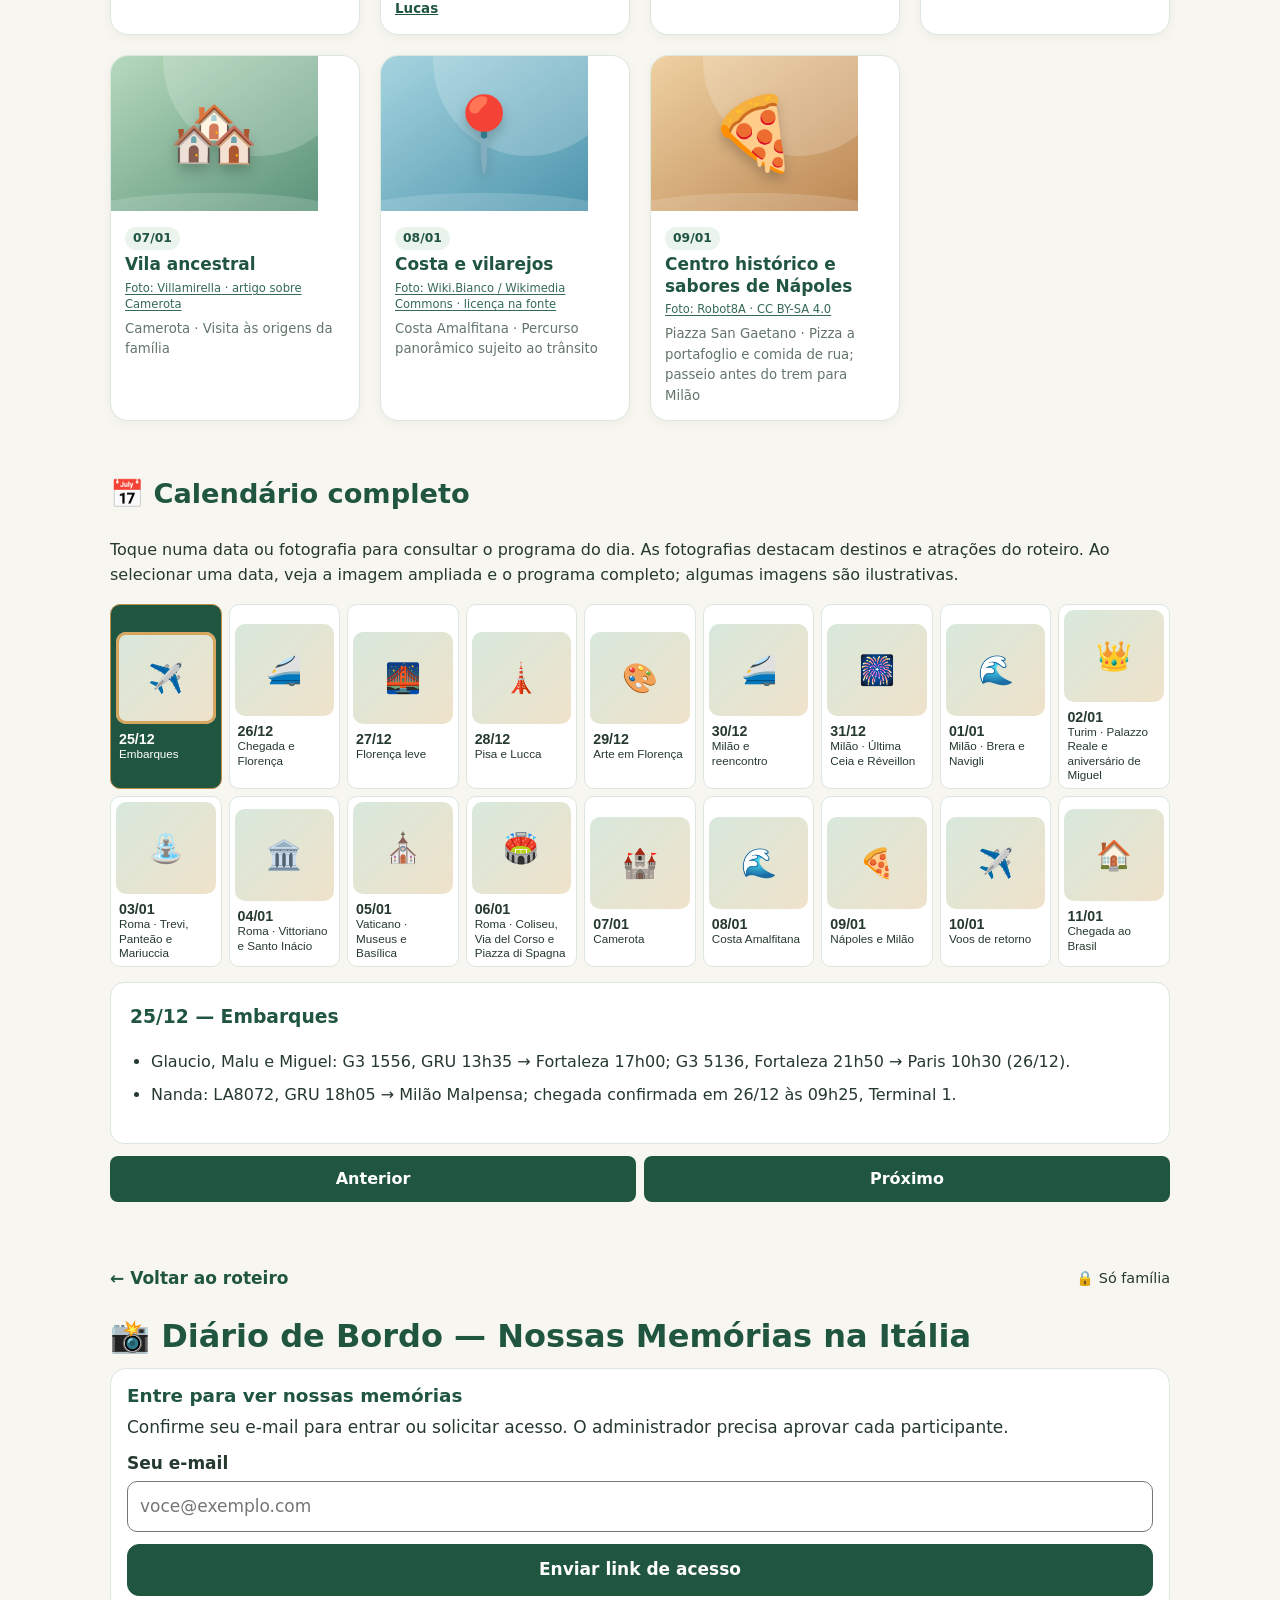
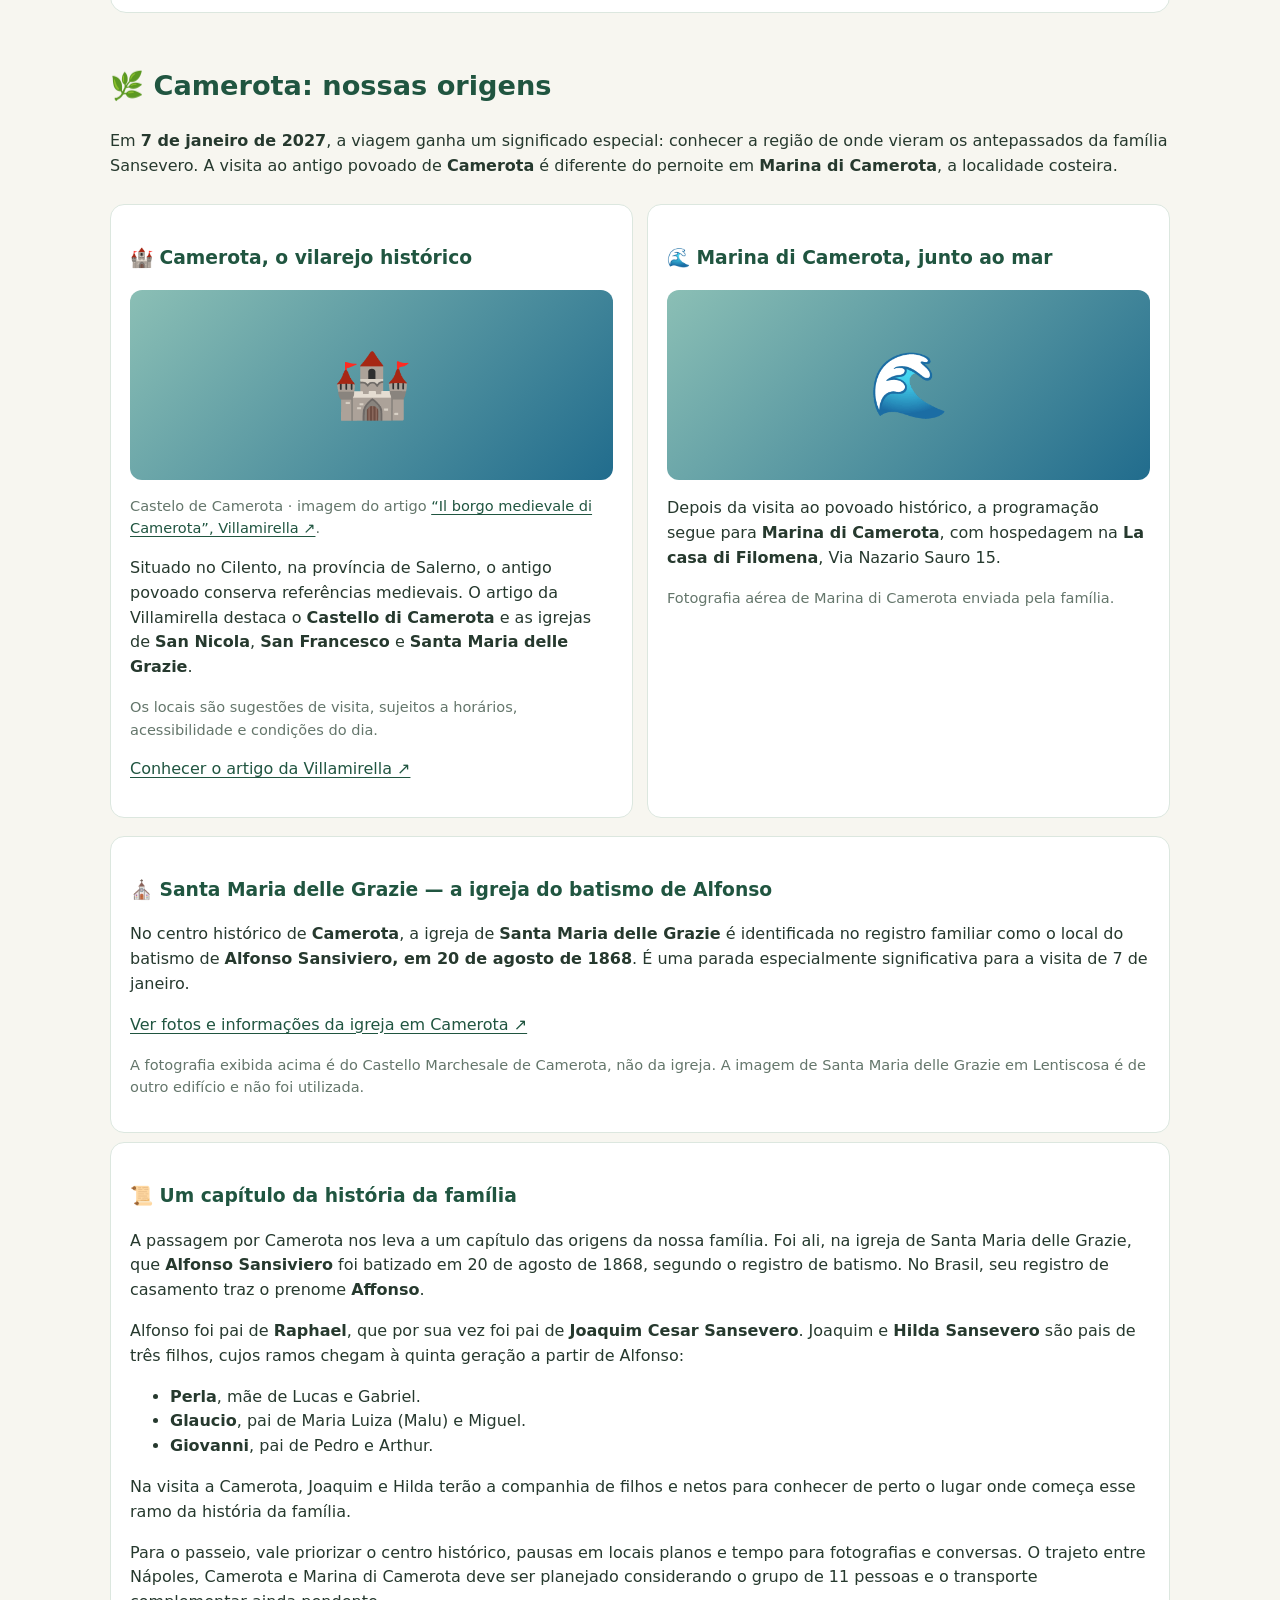
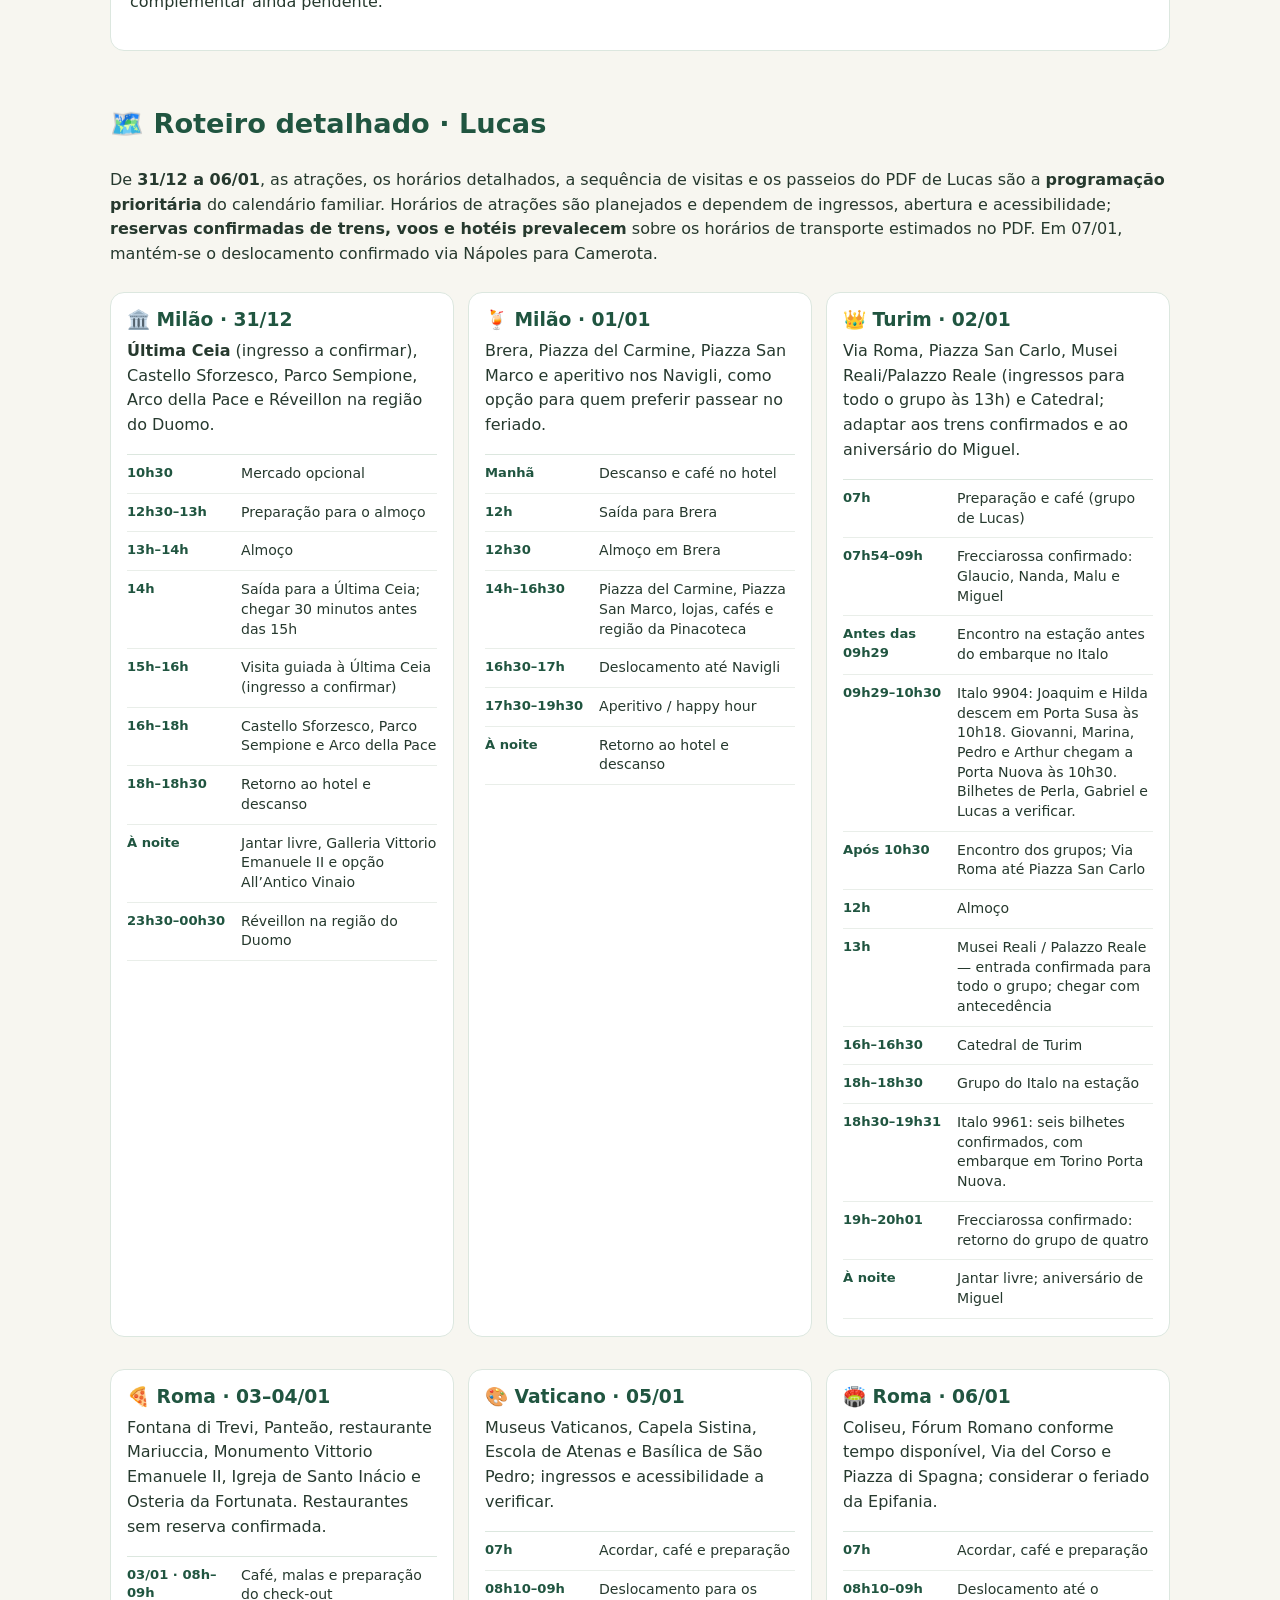
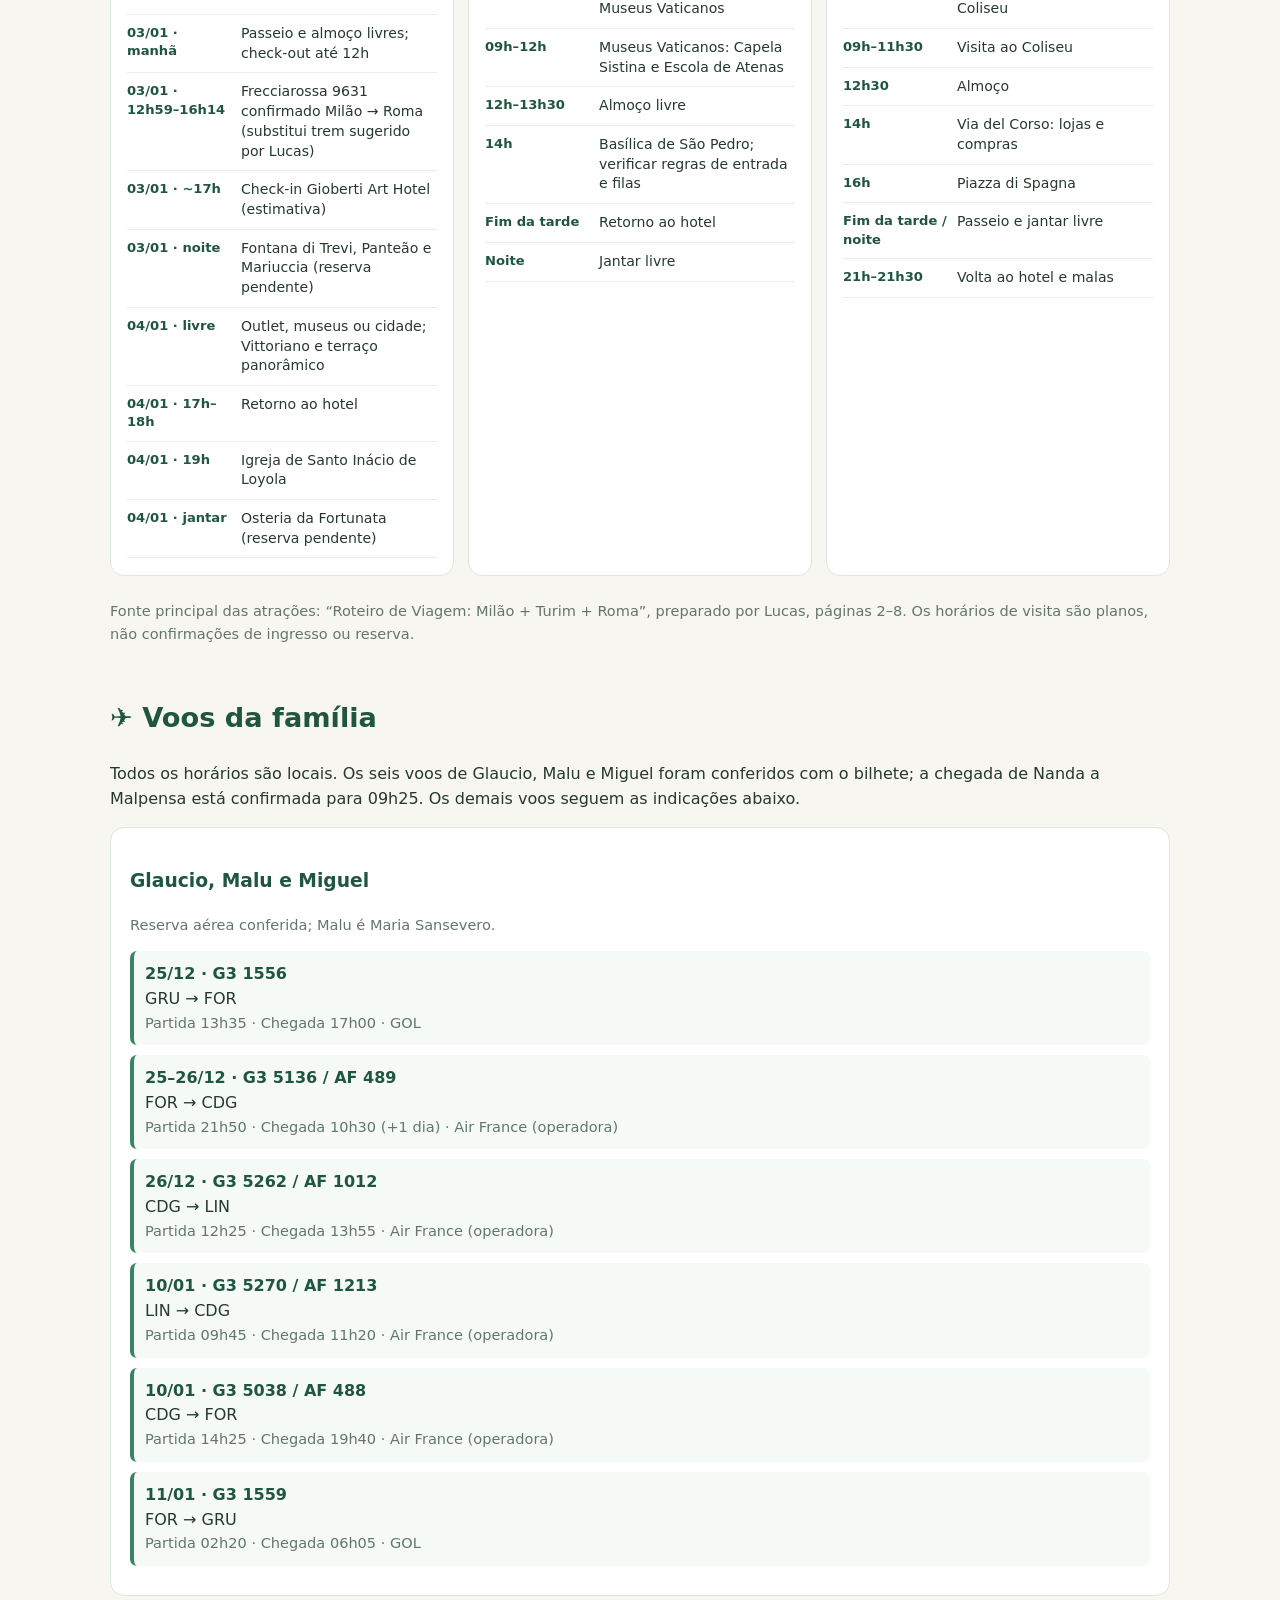
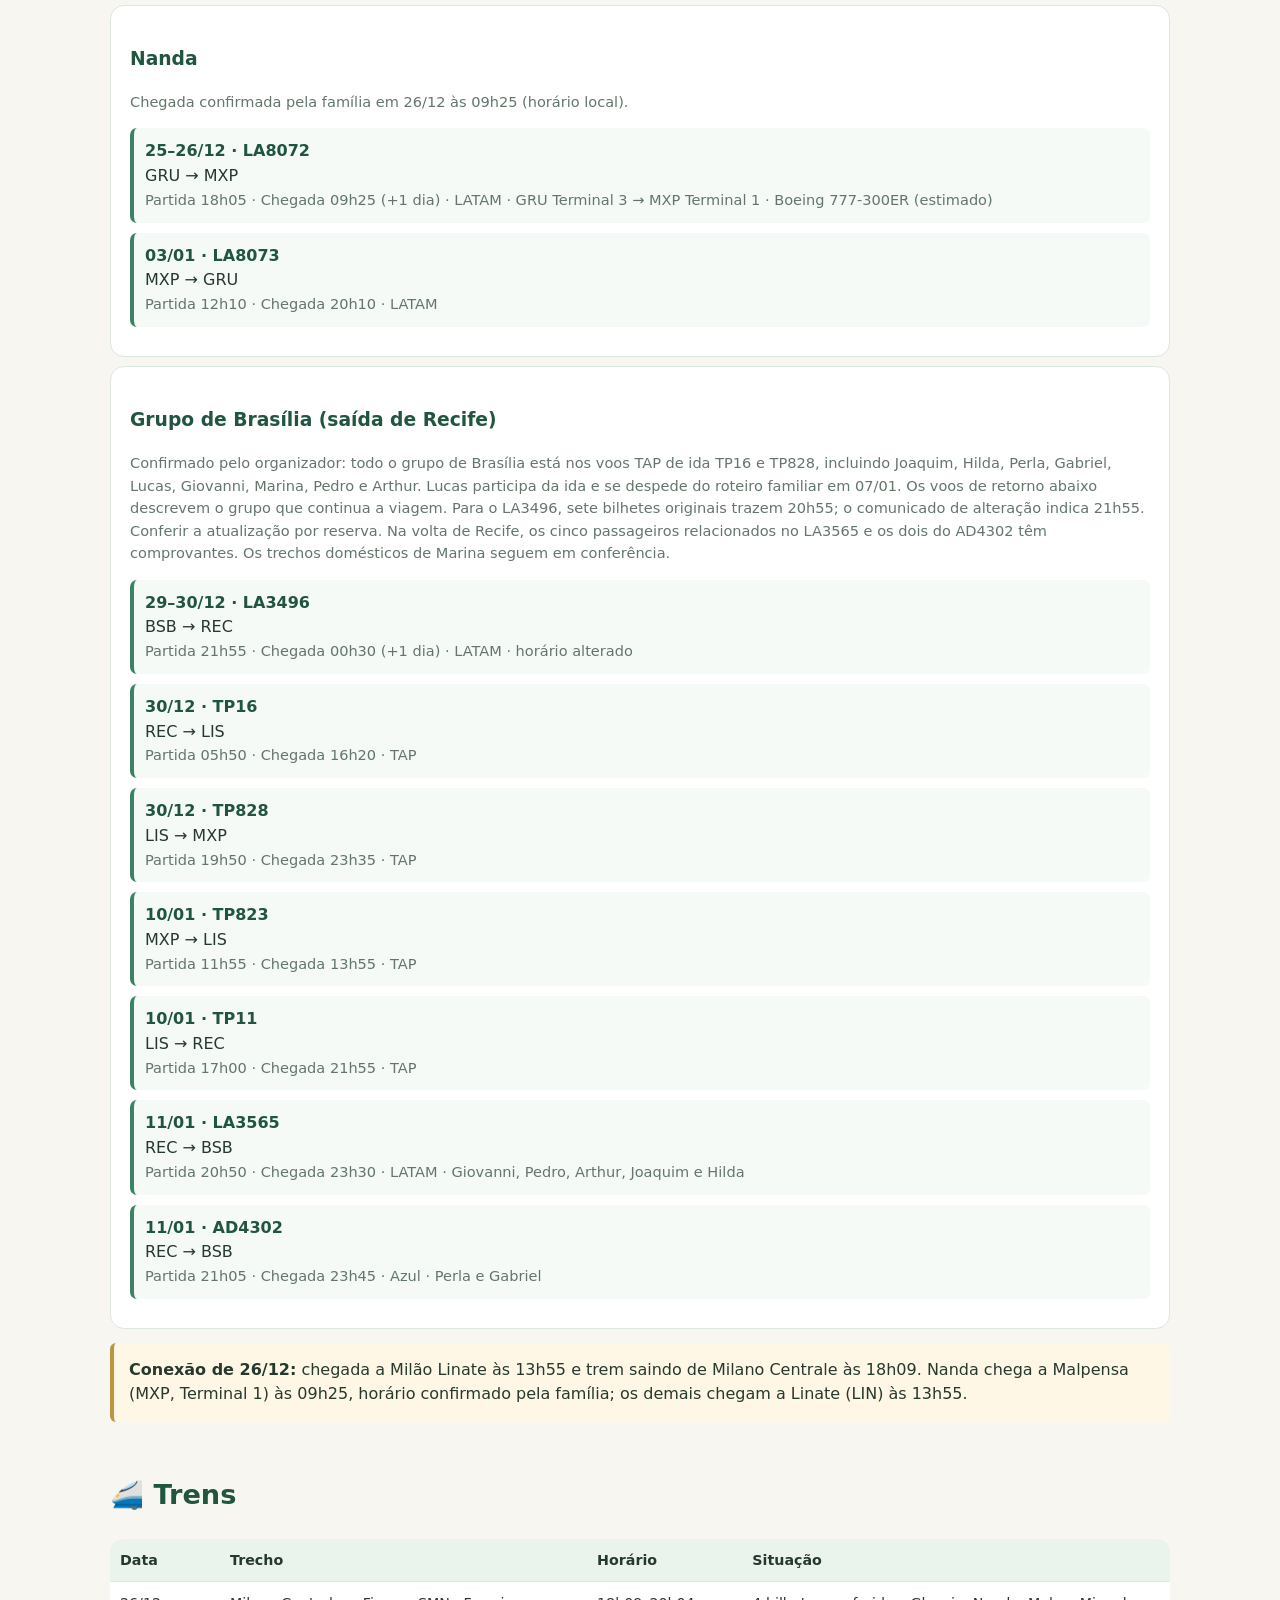
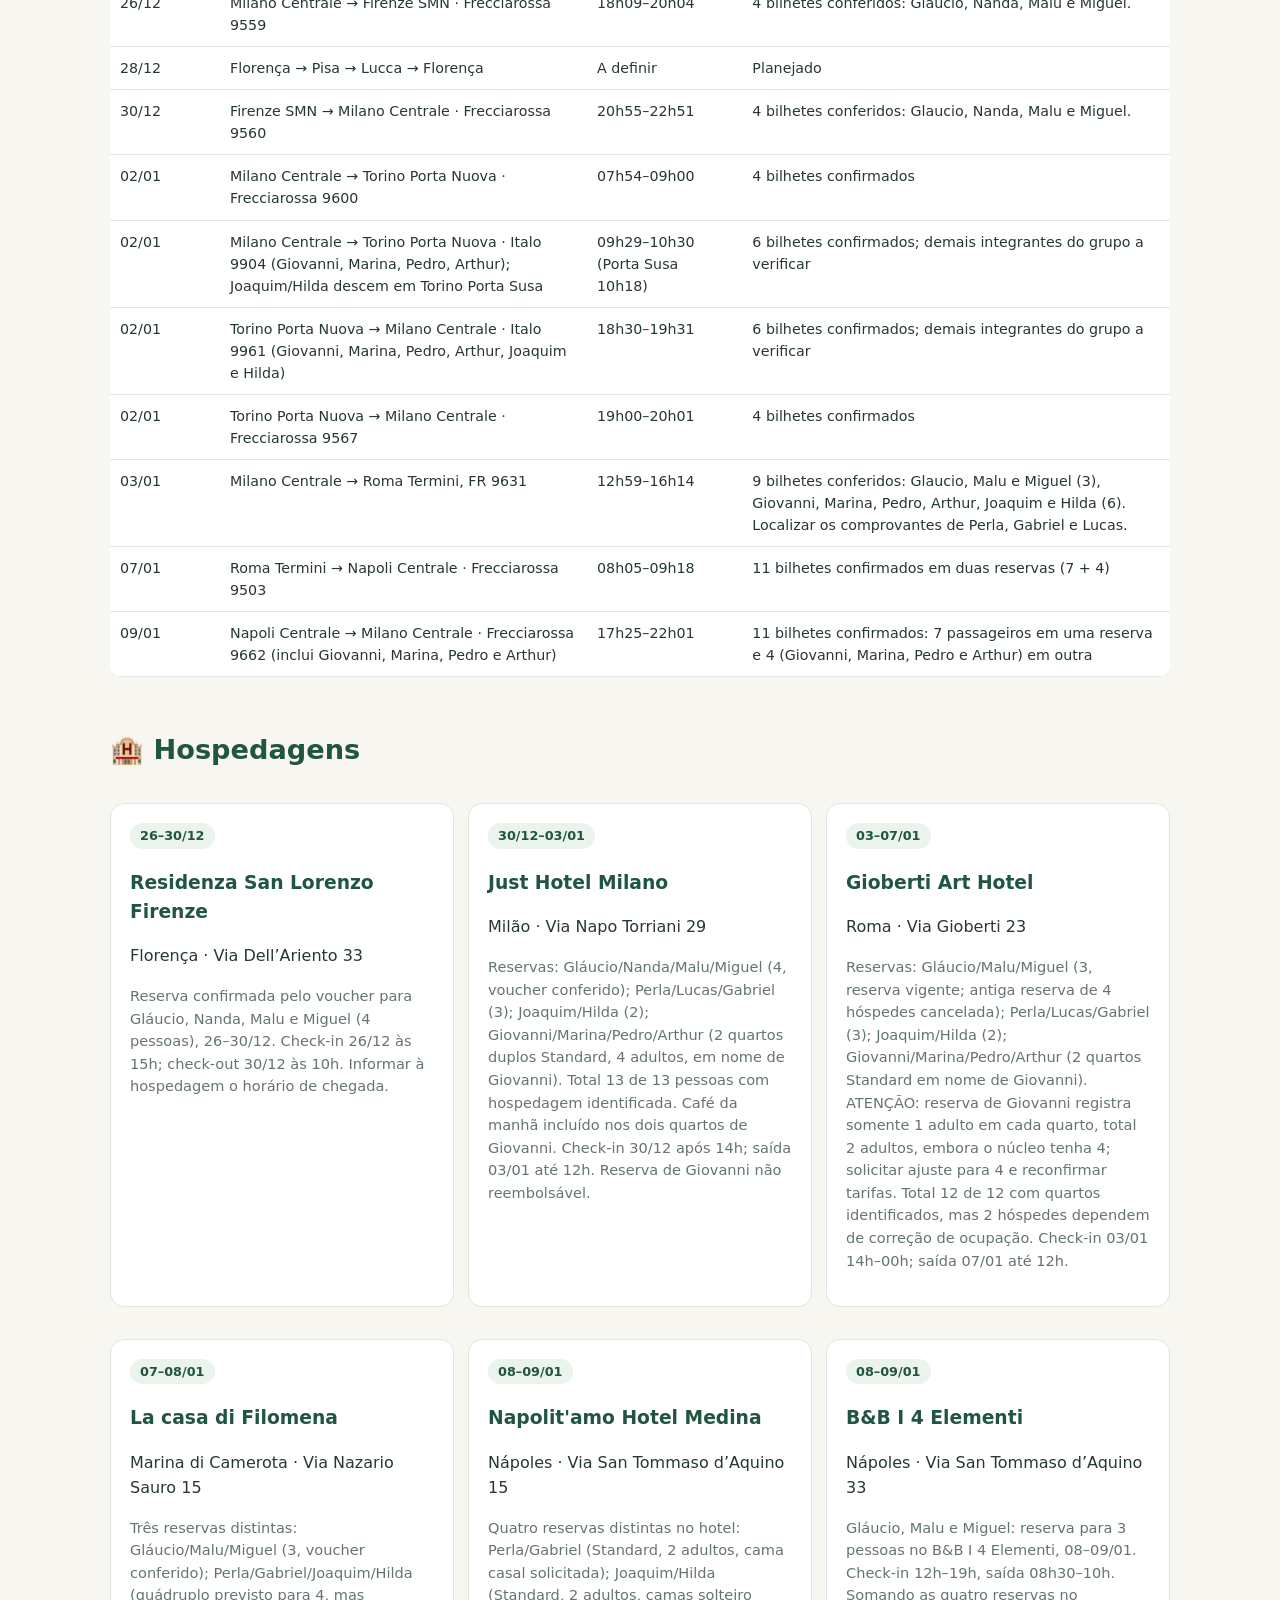
==== commit fe37bd62: "Enable approval workflow in test interface only" ====
--- a/index.html
+++ b/index.html
@@ -98,7 +98,7 @@
 .intro-historia{background:linear-gradient(155deg,#fffdf7,#f0f5ec);border:1px solid #e3e7d9;border-radius:20px;padding:clamp(22px,4vw,46px);box-shadow:0 12px 35px #254c3220}.intro-cabecalho{border-bottom:1px solid #dce5d9;padding-bottom:18px;margin-bottom:22px}.intro-kicker{display:block;color:#6d7655;font-size:.82rem;letter-spacing:.13em;text-transform:uppercase;font-weight:800}.intro-historia h2{font-size:clamp(1.7rem,3.4vw,2.6rem);line-height:1.2;margin:12px 0}.intro-lead{font-size:clamp(1.1rem,2vw,1.32rem);font-family:Georgia,serif;font-style:italic;color:#50634d}.intro-corpo{max-width:820px;margin:auto}.intro-corpo p{line-height:1.78;margin:0 0 18px}.intro-corpo h3{margin:27px 0 10px;font-size:1.22rem}.intro-fecho{padding:20px 22px;background:#eaf0e5;border-left:4px solid #6d8b68;border-radius:9px}@media(max-width:550px){.intro-historia{border-radius:14px;padding:22px 18px}.intro-corpo p{line-height:1.67}}
 </style><link rel="stylesheet" href="./diario-bordo.css?v=3">
 <meta name="robots" content="noindex,nofollow">
-</head><body><div class="diary-test-banner" style="background:#f5dfad;color:#483411;padding:12px;text-align:center;font:700 16px system-ui;position:relative;z-index:5">AMBIENTE DE TESTES · versão 3 — não é o roteiro oficial <a href="#diario-bordo" style="display:inline-block;background:#205540;color:#fff;padding:12px 18px;border-radius:8px;margin:6px;text-decoration:none;font-size:17px">📸 Abrir Diário de Bordo</a></div>
+</head><body><div class="diary-test-banner" style="background:#f5dfad;color:#483411;padding:12px;text-align:center;font:700 16px system-ui;position:relative;z-index:5">AMBIENTE DE TESTES · versão 4 — não é o roteiro oficial <a href="#diario-bordo" style="display:inline-block;background:#205540;color:#fff;padding:12px 18px;border-radius:8px;margin:6px;text-decoration:none;font-size:17px">📸 Abrir Diário de Bordo</a></div>
 <header><p>25 de dezembro de 2026 — 11 de janeiro de 2027</p><h1>🇮🇹 Conhecendo as Raízes — A Família Sansevero na Itália</h1><p>Florença · Pisa · Lucca · Milão · Turim · Roma · Camerota · Costa Amalfitana · Nápoles</p><p>18 dias · encontro de 13 familiares</p><p><a href="#diario-bordo" style="display:inline-block;padding:12px 20px;background:#fff;color:#205540;border-radius:9px;text-decoration:none;font-weight:700">📸 Acessar Diário de Bordo</a></p></header>
 <nav><div><a href="#introducao">Introdução</a><a href="#rota">Mapa</a><a href="#familia">Participantes</a><a href="#atracoes">Atrações</a><a href="#calendario">Calendário</a><a href="#diario-bordo">Diário de Bordo</a><a href="./operacao-camerota.html">Operação Camerota (teste)</a><a href="#origens-camerota">Origens</a><a href="#sugestoes-lucas">📋 Roteiro detalhado</a><a href="#voos">Voos</a><a href="#trens">Trens</a><a href="#hoteis">Hotéis</a><a href="#carro">Carro</a><a href="#pendencias">Pendências</a></div></nav>
 <main>
@@ -134,7 +134,7 @@
 <section id="diario-bordo" data-theme="classic" aria-labelledby="diary-title">
 <div class="diary-top"><a class="diary-back" href="#calendario">← Voltar ao roteiro</a><span class="diary-small">🔒 Só família</span></div>
 <h2 id="diary-title">📸 Diário de Bordo — Nossas Memórias na Itália</h2>
-<div id="diary-login" class="diary-panel"><h3>Entre para ver nossas memórias</h3><p>Use seu e-mail cadastrado. Você não precisa de senha.</p><form id="diary-email-form"><label for="diary-email">Seu e-mail</label><input id="diary-email" type="email" autocomplete="email" autocapitalize="none" spellcheck="false" required placeholder="voce@exemplo.com"><button class="diary-wide" type="submit">Enviar link de acesso</button></form>
+<div id="diary-login" class="diary-panel"><h3>Entre para ver nossas memórias</h3><p>Confirme seu e-mail para entrar ou solicitar acesso. O administrador precisa aprovar cada participante.</p><form id="diary-email-form"><label for="diary-email">Seu e-mail</label><input id="diary-email" type="email" autocomplete="email" autocapitalize="none" spellcheck="false" required placeholder="voce@exemplo.com"><button class="diary-wide" type="submit">Enviar link de acesso</button></form>
 <form id="diary-code-form" hidden><label for="diary-code">Código recebido (se houver)</label><input id="diary-code" inputmode="numeric" autocomplete="one-time-code" pattern="[0-9]{6,8}" required><button class="diary-wide" type="submit">Entrar com código</button></form></div>
 <div id="diary-private" hidden>
 <div class="diary-top"><span>Olá, <strong id="diary-name"></strong>!</span><button type="button" id="diary-logout" class="diary-secondary">Sair</button></div>
@@ -202,5 +202,5 @@
 $("filtroCategoria").addEventListener("change",mostrarPendencias);$("filtroStatus").addEventListener("change",mostrarPendencias);
 mostrarDia();mostrarVoos();mostrarTrens();mostrarHoteis();carregarPendencias();
 
-</script><script type="module" src="./diario-bordo.js?v=3"></script>
+</script><script type="module" src="./diario-bordo-v4.js"></script>
 </body></html>
